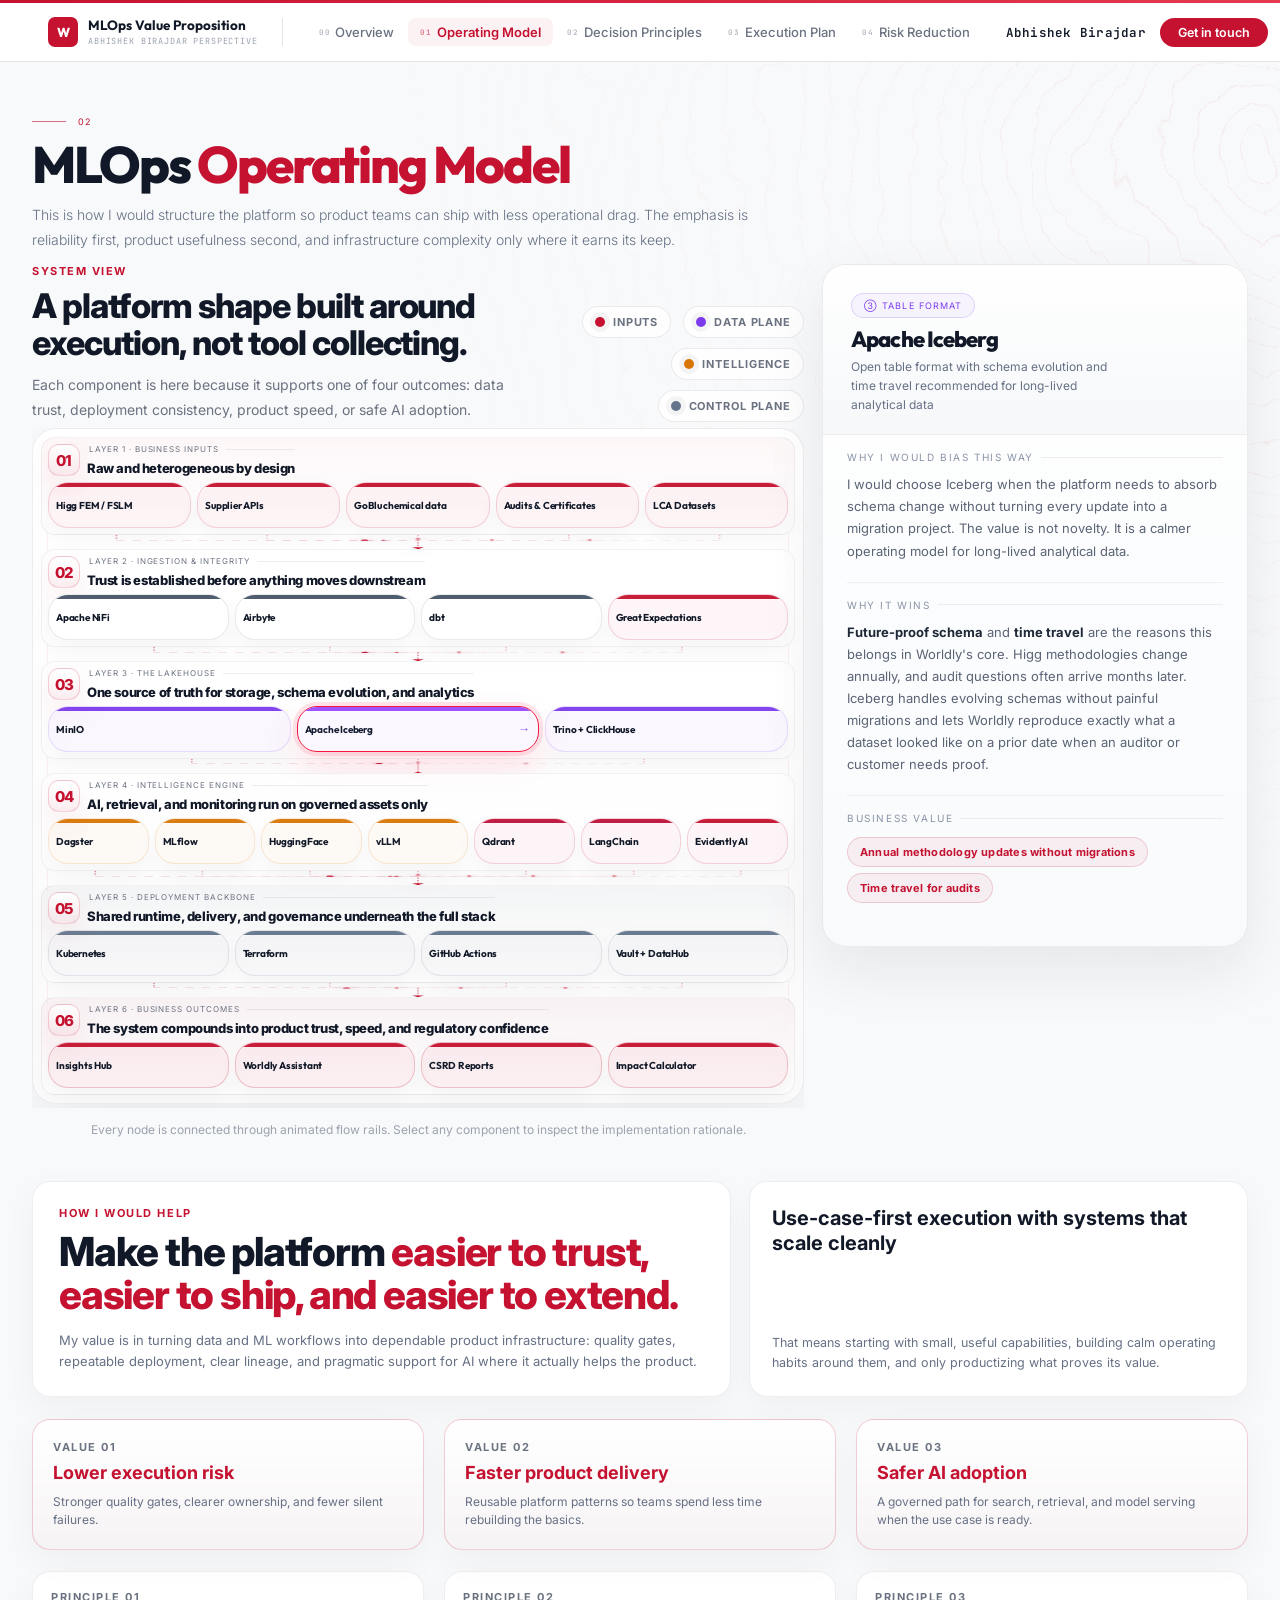
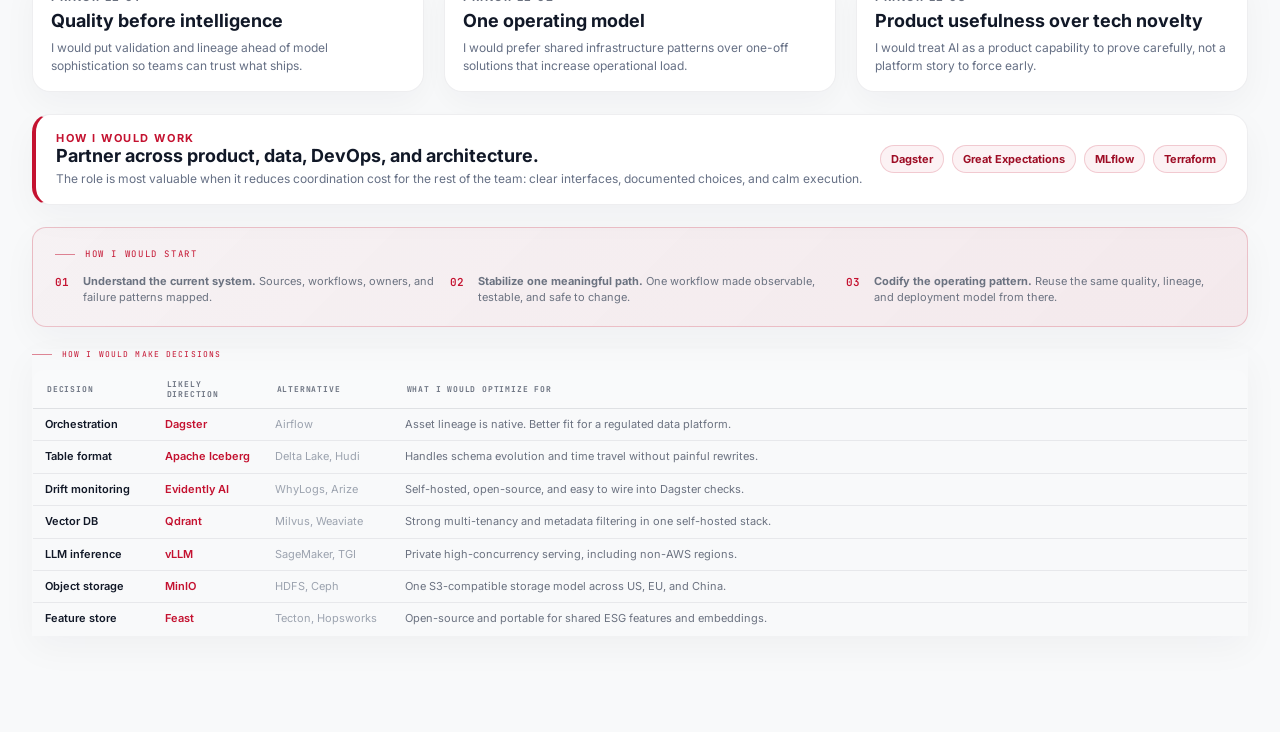
==== section-02-architecture.html @ f4cd8489 "Initial commit: MLOps value proposition site" ====
﻿<!DOCTYPE html>
<html lang="en">
<head>
<meta charset="UTF-8">
<meta name="viewport" content="width=device-width, initial-scale=1.0">
<title>Section 02 - Operating Model</title>
<link rel="preconnect" href="https://fonts.googleapis.com">
<link href="https://fonts.googleapis.com/css2?family=Inter:wght@400;500;600;700;800&family=Outfit:wght@300;400;500;600;700;800&family=JetBrains+Mono:wght@400;500;600&display=swap" rel="stylesheet">
<link rel="stylesheet" href="proposal.css">
</head>
<body class="page-shell brand-page architecture-page">
<header class="topnav" id="topnav">
  <div class="topnav-inner">
    <a class="topnav-brand" href="worldly-cto-proposal-v2.html">
      <div class="topnav-logo">W</div>
      <div>
        <div class="topnav-title">MLOps Value Proposition</div>
        <div class="topnav-sub">Abhishek Birajdar perspective</div>
      </div>
    </a>
    <div class="topnav-divider"></div>
    <nav class="topnav-links">
      <a class="tnl" href="worldly-cto-proposal-v2.html"><span class="tnl-num">00</span> Overview</a>
      <a class="tnl active" href="section-02-architecture.html"><span class="tnl-num">01</span> Operating Model</a>
      <a class="tnl" href="section-03-aws-vs-oss.html"><span class="tnl-num">02</span> Decision Principles</a>
      <a class="tnl" href="section-04-phases.html"><span class="tnl-num">03</span> Execution Plan</a>
      <a class="tnl" href="section-05-risks.html"><span class="tnl-num">04</span> Risk Reduction</a>
    </nav>
    <div class="topnav-cta">
      <span class="topnav-name">Abhishek Birajdar</span>
      <a class="topnav-btn" href="mailto:acbirajdar16@gmail.com">Get in touch</a>
    </div>
  </div>
</header>
<main class="page-main">
<div class="topo-bg">
  <svg xmlns="http://www.w3.org/2000/svg" viewBox="0 0 900 800" preserveAspectRatio="xMaxYMin meet">
    <defs>
      <filter id="topo" x="-40%" y="-40%" width="180%" height="180%">
        <feTurbulence type="turbulence" baseFrequency="0.009 0.007" numOctaves="4" seed="8" result="noise"/>
        <feDisplacementMap in="SourceGraphic" in2="noise" scale="45" xChannelSelector="R" yChannelSelector="G"/>
      </filter>
    </defs>
    <g filter="url(#topo)" fill="none" stroke="#C41230" stroke-width="0.8">
      <circle cx="880" cy="60" r="15"  stroke-opacity="0.22"/>
      <circle cx="880" cy="60" r="35"  stroke-opacity="0.21"/>
      <circle cx="880" cy="60" r="55"  stroke-opacity="0.20"/>
      <circle cx="880" cy="60" r="75"  stroke-opacity="0.19"/>
      <circle cx="880" cy="60" r="95"  stroke-opacity="0.18"/>
      <circle cx="880" cy="60" r="115" stroke-opacity="0.17"/>
      <circle cx="880" cy="60" r="135" stroke-opacity="0.16"/>
      <circle cx="880" cy="60" r="155" stroke-opacity="0.15"/>
      <circle cx="880" cy="60" r="175" stroke-opacity="0.14"/>
      <circle cx="880" cy="60" r="195" stroke-opacity="0.13"/>
      <circle cx="880" cy="60" r="215" stroke-opacity="0.12"/>
      <circle cx="880" cy="60" r="235" stroke-opacity="0.115"/>
      <circle cx="880" cy="60" r="255" stroke-opacity="0.11"/>
      <circle cx="880" cy="60" r="275" stroke-opacity="0.105"/>
      <circle cx="880" cy="60" r="295" stroke-opacity="0.10"/>
      <circle cx="880" cy="60" r="315" stroke-opacity="0.09"/>
      <circle cx="880" cy="60" r="335" stroke-opacity="0.085"/>
      <circle cx="880" cy="60" r="355" stroke-opacity="0.08"/>
      <circle cx="880" cy="60" r="375" stroke-opacity="0.075"/>
      <circle cx="880" cy="60" r="395" stroke-opacity="0.07"/>
      <circle cx="880" cy="60" r="415" stroke-opacity="0.065"/>
      <circle cx="880" cy="60" r="435" stroke-opacity="0.06"/>
      <circle cx="880" cy="60" r="455" stroke-opacity="0.055"/>
      <circle cx="880" cy="60" r="475" stroke-opacity="0.05"/>
      <circle cx="880" cy="60" r="495" stroke-opacity="0.045"/>
      <circle cx="880" cy="60" r="515" stroke-opacity="0.04"/>
      <circle cx="880" cy="60" r="535" stroke-opacity="0.035"/>
      <circle cx="880" cy="60" r="555" stroke-opacity="0.03"/>
      <circle cx="880" cy="60" r="575" stroke-opacity="0.025"/>
      <circle cx="880" cy="60" r="595" stroke-opacity="0.02"/>
    </g>
  </svg>
</div>
<!-- ═══════ S2: ARCHITECTURE ═══════ -->
<div class="sec-wrap" data-anim="fade-up">
  <div class="sec-num">02</div>
  <h2>MLOps <span class="g">Operating Model</span></h2>
  <p class="sec-sub">This is how I would structure the platform so product teams can ship with less operational drag. The emphasis is reliability first, product usefulness second, and infrastructure complexity only where it earns its keep.</p>
</div>
<div class="content">

  <div class="exec-goal" data-anim="fade-up" data-delay="1">
    <div class="goal-card">
      <div class="goal-kicker">How I Would Help</div>
      <div class="goal-title">Make the platform <span>easier to trust, easier to ship, and easier to extend.</span></div>
      <p class="goal-copy">My value is in turning data and ML workflows into dependable product infrastructure: quality gates, repeatable deployment, clear lineage, and pragmatic support for AI where it actually helps the product.</p>
    </div>
    <div class="goal-meta">
      <div>
        <div class="goal-meta-label"></div>
        <div class="goal-meta-value">Use-case-first execution with systems that scale cleanly</div>
      </div>
      <div class="goal-meta-copy">That means starting with small, useful capabilities, building calm operating habits around them, and only productizing what proves its value.</div>
    </div>
  </div>

  <div class="outcome-grid" data-anim="fade-up">
    <div class="outcome-card outcome-primary">
      <div class="outcome-label">Value 01</div>
      <div class="outcome-title">Lower execution risk</div>
      <div class="outcome-text">Stronger quality gates, clearer ownership, and fewer silent failures.</div>
    </div>
    <div class="outcome-card outcome-primary">
      <div class="outcome-label">Value 02</div>
      <div class="outcome-title">Faster product delivery</div>
      <div class="outcome-text">Reusable platform patterns so teams spend less time rebuilding the basics.</div>
    </div>
    <div class="outcome-card outcome-primary">
      <div class="outcome-label">Value 03</div>
      <div class="outcome-title">Safer AI adoption</div>
      <div class="outcome-text">A governed path for search, retrieval, and model serving when the use case is ready.</div>
    </div>
  </div>

  <div class="pillar-grid">
    <div class="pillar-card">
      <div class="pillar-label">Principle 01</div>
      <div class="pillar-title">Quality before intelligence</div>
      <div class="pillar-copy">I would put validation and lineage ahead of model sophistication so teams can trust what ships.</div>
    </div>
    <div class="pillar-card">
      <div class="pillar-label">Principle 02</div>
      <div class="pillar-title">One operating model</div>
      <div class="pillar-copy">I would prefer shared infrastructure patterns over one-off solutions that increase operational load.</div>
    </div>
    <div class="pillar-card">
      <div class="pillar-label">Principle 03</div>
      <div class="pillar-title">Product usefulness over tech novelty</div>
      <div class="pillar-copy">I would treat AI as a product capability to prove carefully, not a platform story to force early.</div>
    </div>
  </div>

  <div class="ribbon">
    <div>
      <div class="ribbon-label">How I Would Work</div>
      <div class="ribbon-title">Partner across product, data, DevOps, and architecture.</div>
      <div class="ribbon-copy">The role is most valuable when it reduces coordination cost for the rest of the team: clear interfaces, documented choices, and calm execution.</div>
    </div>
    <div class="ribbon-tools">
      <span>Dagster</span>
      <span>Great Expectations</span>
      <span>MLflow</span>
      <span>Terraform</span>
    </div>
  </div>

  <div class="quick-win-box" data-anim="scale-up">
    <div class="qw-header">How I would start</div>
    <div class="qw-items">
      <div class="qw-item"><div class="qw-num">01</div><div class="qw-text"><strong>Understand the current system.</strong> Sources, workflows, owners, and failure patterns mapped.</div></div>
      <div class="qw-item"><div class="qw-num">02</div><div class="qw-text"><strong>Stabilize one meaningful path.</strong> One workflow made observable, testable, and safe to change.</div></div>
      <div class="qw-item"><div class="qw-num">03</div><div class="qw-text"><strong>Codify the operating pattern.</strong> Reuse the same quality, lineage, and deployment model from there.</div></div>
    </div>
  </div>

  <div class="adr-wrap" data-anim="fade-up">
    <div class="adr-label">How I would make decisions</div>
    <table class="adr-table">
      <thead><tr><th>Decision</th><th>Likely direction</th><th>Alternative</th><th>What I would optimize for</th></tr></thead>
      <tbody>
        <tr><td><strong>Orchestration</strong></td><td>Dagster</td><td>Airflow</td><td>Asset lineage is native. Better fit for a regulated data platform.</td></tr>
        <tr><td><strong>Table format</strong></td><td>Apache Iceberg</td><td>Delta Lake, Hudi</td><td>Handles schema evolution and time travel without painful rewrites.</td></tr>
        <tr><td><strong>Drift monitoring</strong></td><td>Evidently AI</td><td>WhyLogs, Arize</td><td>Self-hosted, open-source, and easy to wire into Dagster checks.</td></tr>
        <tr><td><strong>Vector DB</strong></td><td>Qdrant</td><td>Milvus, Weaviate</td><td>Strong multi-tenancy and metadata filtering in one self-hosted stack.</td></tr>
        <tr><td><strong>LLM inference</strong></td><td>vLLM</td><td>SageMaker, TGI</td><td>Private high-concurrency serving, including non-AWS regions.</td></tr>
        <tr><td><strong>Object storage</strong></td><td>MinIO</td><td>HDFS, Ceph</td><td>One S3-compatible storage model across US, EU, and China.</td></tr>
        <tr><td><strong>Feature store</strong></td><td>Feast</td><td>Tecton, Hopsworks</td><td>Open-source and portable for shared ESG features and embeddings.</td></tr>
      </tbody>
    </table>
  </div>

  <div class="arch-wrap" data-anim="fade-up">
    <div>
      <div class="arch-system-intro">
        <div>
          <div class="arch-map-kicker">System view</div>
          <div class="arch-map-title">A platform shape built around execution, not tool collecting.</div>
          <p class="arch-map-text">Each component is here because it supports one of four outcomes: data trust, deployment consistency, product speed, or safe AI adoption.</p>
        </div>
        <div class="arch-legend">
          <span class="arch-legend-item"><i class="arch-dot arch-dot-input"></i> Inputs</span>
          <span class="arch-legend-item"><i class="arch-dot arch-dot-data"></i> Data plane</span>
          <span class="arch-legend-item"><i class="arch-dot arch-dot-ai"></i> Intelligence</span>
          <span class="arch-legend-item"><i class="arch-dot arch-dot-infra"></i> Control plane</span>
        </div>
      </div>

      <div class="arch-scroller">
        <div class="arch-system-board">
          <section class="arch-row arch-row-inputs" data-anim="fade-up">
            <div class="arch-row-head">
              <div class="arch-row-index">01</div>
              <div>
                <div class="layer-label">Layer 1 · Business inputs</div>
                <div class="arch-row-title">Raw and heterogeneous by design</div>
              </div>
            </div>
            <div class="nodes arch-row-nodes arch-row-nodes-5">
              <button type="button" class="anode an-g" data-node="higg" onclick="showNode('higg', this)"><span class="an-layer">Primary data</span><span class="an-name">Higg FEM / FSLM</span><span class="an-sub">Core facility evidence base</span></button>
              <button type="button" class="anode an-g" data-node="supplier" onclick="showNode('supplier', this)"><span class="an-layer">Operational feeds</span><span class="an-name">Supplier APIs</span><span class="an-sub">Monthly supplier updates</span></button>
              <button type="button" class="anode an-g" data-node="goblu" onclick="showNode('goblu', this)"><span class="an-layer">Acquisition</span><span class="an-name">GoBlu chemical data</span><span class="an-sub">ZDHC and environmental signals</span></button>
              <button type="button" class="anode an-g" data-node="docs" onclick="showNode('docs', this)"><span class="an-layer">Compliance evidence</span><span class="an-name">Audits &amp; Certificates</span><span class="an-sub">Unstructured proof for reviews</span></button>
              <button type="button" class="anode an-g" data-node="lca" onclick="showNode('lca', this)"><span class="an-layer">Reference data</span><span class="an-name">LCA Datasets</span><span class="an-sub">Benchmarks and methodology context</span></button>
            </div>
          </section>

          <div class="arch-linkband" aria-hidden="true">
            <svg viewBox="0 0 1000 120" preserveAspectRatio="none">
              <defs>
                <marker id="flow-arrow-1" viewBox="0 0 10 10" refX="8" refY="5" markerWidth="7" markerHeight="7" orient="auto-start-reverse">
                  <path d="M0 0 L10 5 L0 10 z" fill="#C41230"/>
                </marker>
              </defs>
              <path id="flow-main-1" class="connector-path connector-main" d="M100 0 L100 44 L500 44 L500 118" marker-end="url(#flow-arrow-1)"/>
              <path id="flow-1-a" class="connector-path connector-branch" d="M300 0 L300 44 L500 44"/>
              <path id="flow-1-b" class="connector-path connector-branch" d="M500 0 L500 44"/>
              <path id="flow-1-c" class="connector-path connector-branch" d="M700 0 L700 44 L500 44"/>
              <path id="flow-1-d" class="connector-path connector-branch" d="M900 0 L900 44 L500 44"/>
              <circle class="connector-flow-dot" r="5">
                <animateMotion dur="2.8s" repeatCount="indefinite" rotate="auto">
                  <mpath href="#flow-main-1"/>
                </animateMotion>
              </circle>
              <circle class="connector-flow-dot connector-flow-dot-sm" r="3.5">
                <animateMotion dur="2.3s" begin="0.15s" repeatCount="indefinite" rotate="auto">
                  <mpath href="#flow-1-a"/>
                </animateMotion>
              </circle>
              <circle class="connector-flow-dot connector-flow-dot-sm" r="3.5">
                <animateMotion dur="2.15s" begin="0.35s" repeatCount="indefinite" rotate="auto">
                  <mpath href="#flow-1-b"/>
                </animateMotion>
              </circle>
              <circle class="connector-flow-dot connector-flow-dot-sm" r="3.5">
                <animateMotion dur="2.45s" begin="0.55s" repeatCount="indefinite" rotate="auto">
                  <mpath href="#flow-1-c"/>
                </animateMotion>
              </circle>
              <circle class="connector-flow-dot connector-flow-dot-sm" r="3.5">
                <animateMotion dur="2.6s" begin="0.75s" repeatCount="indefinite" rotate="auto">
                  <mpath href="#flow-1-d"/>
                </animateMotion>
              </circle>
            </svg>
          </div>

          <section class="arch-row" data-anim="fade-up" data-delay="1">
            <div class="arch-row-head">
              <div class="arch-row-index">02</div>
              <div>
                <div class="layer-label">Layer 2 · Ingestion &amp; integrity</div>
                <div class="arch-row-title">Trust is established before anything moves downstream</div>
              </div>
            </div>
            <div class="nodes arch-row-nodes arch-row-nodes-4">
              <button type="button" class="anode an-d" data-node="nifi" onclick="showNode('nifi', this)"><span class="an-layer">Document flow</span><span class="an-name">Apache NiFi</span><span class="an-sub">Guaranteed evidence intake</span></button>
              <button type="button" class="anode an-d" data-node="airbyte" onclick="showNode('airbyte', this)"><span class="an-layer">Structured intake</span><span class="an-name">Airbyte</span><span class="an-sub">Connector coverage with less code</span></button>
              <button type="button" class="anode an-d" data-node="dbt" onclick="showNode('dbt', this)"><span class="an-layer">Transformation</span><span class="an-name">dbt</span><span class="an-sub">Versioned logic and lineage</span></button>
              <button type="button" class="anode an-g" data-node="gx" onclick="showNode('gx', this)"><span class="an-layer">Integrity gates</span><span class="an-name">Great Expectations</span><span class="an-sub">Automated quality enforcement</span></button>
            </div>
          </section>

          <div class="arch-linkband" aria-hidden="true">
            <svg viewBox="0 0 1000 120" preserveAspectRatio="none">
              <defs>
                <marker id="flow-arrow-2" viewBox="0 0 10 10" refX="8" refY="5" markerWidth="7" markerHeight="7" orient="auto-start-reverse">
                  <path d="M0 0 L10 5 L0 10 z" fill="#C41230"/>
                </marker>
              </defs>
              <path id="flow-main-2" class="connector-path connector-main" d="M150 0 L150 46 L500 46 L500 118" marker-end="url(#flow-arrow-2)"/>
              <path id="flow-2-a" class="connector-path connector-branch" d="M383 0 L383 46 L500 46"/>
              <path id="flow-2-b" class="connector-path connector-branch" d="M617 0 L617 46 L500 46"/>
              <path id="flow-2-c" class="connector-path connector-branch" d="M850 0 L850 46 L500 46"/>
              <circle class="connector-flow-dot" r="5">
                <animateMotion dur="2.9s" repeatCount="indefinite" rotate="auto">
                  <mpath href="#flow-main-2"/>
                </animateMotion>
              </circle>
              <circle class="connector-flow-dot connector-flow-dot-sm" r="3.5">
                <animateMotion dur="2.2s" begin="0.2s" repeatCount="indefinite" rotate="auto">
                  <mpath href="#flow-2-a"/>
                </animateMotion>
              </circle>
              <circle class="connector-flow-dot connector-flow-dot-sm" r="3.5">
                <animateMotion dur="2.35s" begin="0.45s" repeatCount="indefinite" rotate="auto">
                  <mpath href="#flow-2-b"/>
                </animateMotion>
              </circle>
              <circle class="connector-flow-dot connector-flow-dot-sm" r="3.5">
                <animateMotion dur="2.55s" begin="0.7s" repeatCount="indefinite" rotate="auto">
                  <mpath href="#flow-2-c"/>
                </animateMotion>
              </circle>
            </svg>
          </div>

          <section class="arch-row" data-anim="fade-up" data-delay="2">
            <div class="arch-row-head">
              <div class="arch-row-index">03</div>
              <div>
                <div class="layer-label">Layer 3 · The lakehouse</div>
                <div class="arch-row-title">One source of truth for storage, schema evolution, and analytics</div>
              </div>
            </div>
            <div class="nodes arch-row-nodes arch-row-nodes-3">
              <button type="button" class="anode an-v" data-node="minio" onclick="showNode('minio', this)"><span class="an-layer">Storage</span><span class="an-name">MinIO</span><span class="an-sub">Global parity across regions</span></button>
              <button type="button" class="anode an-v" data-node="iceberg" onclick="showNode('iceberg', this)"><span class="an-layer">Table layer</span><span class="an-name">Apache Iceberg</span><span class="an-sub">Schema evolution and time travel</span></button>
              <button type="button" class="anode an-v" data-node="trino" onclick="showNode('trino', this)"><span class="an-layer">Query plane</span><span class="an-name">Trino + ClickHouse</span><span class="an-sub">Fast analytics without exports</span></button>
            </div>
          </section>

          <div class="arch-linkband" aria-hidden="true">
            <svg viewBox="0 0 1000 140" preserveAspectRatio="none">
              <defs>
                <marker id="flow-arrow-3" viewBox="0 0 10 10" refX="8" refY="5" markerWidth="7" markerHeight="7" orient="auto-start-reverse">
                  <path d="M0 0 L10 5 L0 10 z" fill="#C41230"/>
                </marker>
              </defs>
              <path id="flow-main-3" class="connector-path connector-main" d="M200 0 L200 46 L500 46 L500 138" marker-end="url(#flow-arrow-3)"/>
              <path id="flow-3-a" class="connector-path connector-branch" d="M500 0 L500 46"/>
              <path id="flow-3-b" class="connector-path connector-branch" d="M800 0 L800 46 L500 46"/>
              <circle class="connector-flow-dot" r="5">
                <animateMotion dur="3s" repeatCount="indefinite" rotate="auto">
                  <mpath href="#flow-main-3"/>
                </animateMotion>
              </circle>
              <circle class="connector-flow-dot connector-flow-dot-sm" r="3.5">
                <animateMotion dur="2.25s" begin="0.25s" repeatCount="indefinite" rotate="auto">
                  <mpath href="#flow-3-a"/>
                </animateMotion>
              </circle>
              <circle class="connector-flow-dot connector-flow-dot-sm" r="3.5">
                <animateMotion dur="2.5s" begin="0.55s" repeatCount="indefinite" rotate="auto">
                  <mpath href="#flow-3-b"/>
                </animateMotion>
              </circle>
            </svg>
          </div>

          <section class="arch-row arch-row-intelligence" data-anim="fade-up" data-delay="3">
            <div class="arch-row-head">
              <div class="arch-row-index">04</div>
              <div>
                <div class="layer-label">Layer 4 · Intelligence engine</div>
                <div class="arch-row-title">AI, retrieval, and monitoring run on governed assets only</div>
              </div>
            </div>
            <div class="nodes arch-row-nodes arch-row-nodes-7">
              <button type="button" class="anode an-a" data-node="dagster" onclick="showNode('dagster', this)"><span class="an-layer">Control</span><span class="an-name">Dagster</span><span class="an-sub">Asset orchestration</span></button>
              <button type="button" class="anode an-a" data-node="mlflow" onclick="showNode('mlflow', this)"><span class="an-layer">Reproducibility</span><span class="an-name">MLflow</span><span class="an-sub">Model traceability</span></button>
              <button type="button" class="anode an-a" data-node="hf" onclick="showNode('hf', this)"><span class="an-layer">Embeddings</span><span class="an-name">HuggingFace</span><span class="an-sub">In-house embeddings</span></button>
              <button type="button" class="anode an-a" data-node="vllm" onclick="showNode('vllm', this)"><span class="an-layer">Inference</span><span class="an-name">vLLM</span><span class="an-sub">Private scalable serving</span></button>
              <button type="button" class="anode an-r" data-node="vectordb" onclick="showNode('vectordb', this)"><span class="an-layer">Retrieval</span><span class="an-name">Qdrant</span><span class="an-sub">Searchable evidence layer</span></button>
              <button type="button" class="anode an-r" data-node="langchain" onclick="showNode('langchain', this)"><span class="an-layer">Grounded AI</span><span class="an-name">LangChain</span><span class="an-sub">Cited answer chains</span></button>
              <button type="button" class="anode an-g" data-node="drift" onclick="showNode('drift', this)"><span class="an-layer">Drift monitoring</span><span class="an-name">Evidently AI</span><span class="an-sub">Compliance guardrails</span></button>
            </div>
          </section>

          <div class="arch-linkband" aria-hidden="true">
            <svg viewBox="0 0 1000 120" preserveAspectRatio="none">
              <defs>
                <marker id="flow-arrow-4" viewBox="0 0 10 10" refX="8" refY="5" markerWidth="7" markerHeight="7" orient="auto-start-reverse">
                  <path d="M0 0 L10 5 L0 10 z" fill="#C41230"/>
                </marker>
              </defs>
              <path id="flow-main-4" class="connector-path connector-main" d="M72 0 L72 44 L500 44 L500 118" marker-end="url(#flow-arrow-4)"/>
              <path id="flow-4-a" class="connector-path connector-branch" d="M214 0 L214 44 L500 44"/>
              <path id="flow-4-b" class="connector-path connector-branch" d="M357 0 L357 44 L500 44"/>
              <path id="flow-4-c" class="connector-path connector-branch" d="M500 0 L500 44"/>
              <path id="flow-4-d" class="connector-path connector-branch" d="M643 0 L643 44 L500 44"/>
              <path id="flow-4-e" class="connector-path connector-branch" d="M786 0 L786 44 L500 44"/>
              <path id="flow-4-f" class="connector-path connector-branch" d="M928 0 L928 44 L500 44"/>
              <circle class="connector-flow-dot" r="5">
                <animateMotion dur="3.1s" repeatCount="indefinite" rotate="auto">
                  <mpath href="#flow-main-4"/>
                </animateMotion>
              </circle>
              <circle class="connector-flow-dot connector-flow-dot-sm" r="3.5"><animateMotion dur="2.1s" begin="0.1s" repeatCount="indefinite" rotate="auto"><mpath href="#flow-4-a"/></animateMotion></circle>
              <circle class="connector-flow-dot connector-flow-dot-sm" r="3.5"><animateMotion dur="2.2s" begin="0.25s" repeatCount="indefinite" rotate="auto"><mpath href="#flow-4-b"/></animateMotion></circle>
              <circle class="connector-flow-dot connector-flow-dot-sm" r="3.5"><animateMotion dur="2.05s" begin="0.4s" repeatCount="indefinite" rotate="auto"><mpath href="#flow-4-c"/></animateMotion></circle>
              <circle class="connector-flow-dot connector-flow-dot-sm" r="3.5"><animateMotion dur="2.3s" begin="0.55s" repeatCount="indefinite" rotate="auto"><mpath href="#flow-4-d"/></animateMotion></circle>
              <circle class="connector-flow-dot connector-flow-dot-sm" r="3.5"><animateMotion dur="2.45s" begin="0.7s" repeatCount="indefinite" rotate="auto"><mpath href="#flow-4-e"/></animateMotion></circle>
              <circle class="connector-flow-dot connector-flow-dot-sm" r="3.5"><animateMotion dur="2.6s" begin="0.85s" repeatCount="indefinite" rotate="auto"><mpath href="#flow-4-f"/></animateMotion></circle>
            </svg>
          </div>

          <section class="arch-row arch-row-backbone" data-anim="fade-up" data-delay="4">
            <div class="arch-row-head">
              <div class="arch-row-index">05</div>
              <div>
                <div class="layer-label">Layer 5 · Deployment backbone</div>
                <div class="arch-row-title">Shared runtime, delivery, and governance underneath the full stack</div>
              </div>
            </div>
            <div class="nodes arch-row-nodes arch-row-nodes-4">
              <button type="button" class="anode an-s" data-node="k8s" onclick="showNode('k8s', this)"><span class="an-layer">Runtime</span><span class="an-name">Kubernetes</span><span class="an-sub">Cross-region execution</span></button>
              <button type="button" class="anode an-s" data-node="terraform" onclick="showNode('terraform', this)"><span class="an-layer">Infrastructure as code</span><span class="an-name">Terraform</span><span class="an-sub">Reproducible environments</span></button>
              <button type="button" class="anode an-s" data-node="cicd" onclick="showNode('cicd', this)"><span class="an-layer">Delivery</span><span class="an-name">GitHub Actions</span><span class="an-sub">Controlled releases</span></button>
              <button type="button" class="anode an-s" data-node="governance" onclick="showNode('governance', this)"><span class="an-layer">Security &amp; catalog</span><span class="an-name">Vault + DataHub</span><span class="an-sub">Secrets and lineage</span></button>
            </div>
          </section>

          <div class="arch-linkband" aria-hidden="true">
            <svg viewBox="0 0 1000 130" preserveAspectRatio="none">
              <defs>
                <marker id="flow-arrow-5" viewBox="0 0 10 10" refX="8" refY="5" markerWidth="7" markerHeight="7" orient="auto-start-reverse">
                  <path d="M0 0 L10 5 L0 10 z" fill="#C41230"/>
                </marker>
              </defs>
              <path id="flow-main-5" class="connector-path connector-main" d="M150 0 L150 46 L500 46 L500 128" marker-end="url(#flow-arrow-5)"/>
              <path id="flow-5-a" class="connector-path connector-branch" d="M383 0 L383 46 L500 46"/>
              <path id="flow-5-b" class="connector-path connector-branch" d="M617 0 L617 46 L500 46"/>
              <path id="flow-5-c" class="connector-path connector-branch" d="M850 0 L850 46 L500 46"/>
              <circle class="connector-flow-dot" r="5">
                <animateMotion dur="3.2s" repeatCount="indefinite" rotate="auto">
                  <mpath href="#flow-main-5"/>
                </animateMotion>
              </circle>
              <circle class="connector-flow-dot connector-flow-dot-sm" r="3.5">
                <animateMotion dur="2.2s" begin="0.2s" repeatCount="indefinite" rotate="auto">
                  <mpath href="#flow-5-a"/>
                </animateMotion>
              </circle>
              <circle class="connector-flow-dot connector-flow-dot-sm" r="3.5">
                <animateMotion dur="2.4s" begin="0.45s" repeatCount="indefinite" rotate="auto">
                  <mpath href="#flow-5-b"/>
                </animateMotion>
              </circle>
              <circle class="connector-flow-dot connector-flow-dot-sm" r="3.5">
                <animateMotion dur="2.6s" begin="0.7s" repeatCount="indefinite" rotate="auto">
                  <mpath href="#flow-5-c"/>
                </animateMotion>
              </circle>
            </svg>
          </div>

          <section class="arch-row arch-row-outcomes" data-anim="fade-up" data-delay="5">
            <div class="arch-row-head">
              <div class="arch-row-index">06</div>
              <div>
                <div class="layer-label">Layer 6 · Business outcomes</div>
                <div class="arch-row-title">The system compounds into product trust, speed, and regulatory confidence</div>
              </div>
            </div>
            <div class="nodes arch-row-nodes arch-row-nodes-4 arch-outcomes-grid">
              <button type="button" class="anode an-out" data-node="output" onclick="showNode('output', this)"><span class="an-layer">Product surface</span><span class="an-name">Insights Hub</span><span class="an-sub">Sub-second ESG analytics</span></button>
              <button type="button" class="anode an-out" data-node="output" onclick="showNode('output', this)"><span class="an-layer">Product surface</span><span class="an-name">Worldly Assistant</span><span class="an-sub">Grounded AI guidance</span></button>
              <button type="button" class="anode an-out" data-node="output" onclick="showNode('output', this)"><span class="an-layer">Regulatory surface</span><span class="an-name">CSRD Reports</span><span class="an-sub">Audit-ready reproducibility</span></button>
              <button type="button" class="anode an-out" data-node="output" onclick="showNode('output', this)"><span class="an-layer">Product surface</span><span class="an-name">Impact Calculator</span><span class="an-sub">Traceable Scope 3 outputs</span></button>
            </div>
          </section>
        </div>
      </div>
      <p class="diagram-note">Every node is connected through animated flow rails. Select any component to inspect the implementation rationale.</p>
    </div>

    <!-- RIGHT: DETAIL PANEL -->
    <div class="det-panel">
      <div class="det-empty" id="det-empty">
        <div style="font-size:22px;margin-bottom:10px;opacity:0.25">◈</div>
        Click any component<br>to see what it is, why it wins,<br>and the business outcome it protects.
      </div>

      <!-- ── NODE DETAIL CARDS ── -->

      <!-- HIGG -->
      <div class="det-card" id="card-higg">
        <div class="det-hdr">
          <div class="det-badge" style="background:var(--g-bg);border-color:var(--g-bdr);color:var(--g2)">① Data source</div>
          <div class="det-name">Higg FEM / FSLM Assessments</div>
          <div class="det-tag">Core business input and the foundation for downstream reliability</div>
        </div>
        <div class="det-body">
          <div class="dsec"><div class="dsec-title">What it is</div>
            <p class="dsec-text">The Higg Facility Environmental Module (FEM) collects quantitative data on energy, water, waste, chemicals, and GHG from factories. The FSLM covers social and labor. These are direct operating inputs, which is exactly why the platform needs strong data handling before downstream reporting or AI can be trusted.</p>
          </div>
          <div class="dsec"><div class="dsec-title">The infrastructure problem</div>
            <p class="dsec-text">Primary assessment data, operational updates, and supporting evidence create the kind of input complexity that can quietly break reporting and AI. This is why I would start with a governed ingestion path and a reproducible storage model before trying to expand downstream intelligence.</p>
          </div>
          <div class="dsec"><div class="dsec-title">Business value</div>
            <div><span class="biz-pill biz-g">Core product input</span><span class="biz-pill biz-g">Regulatory workflows</span><span class="biz-pill biz-g">Platform trust</span></div>
          </div>
        </div>
      </div>

      <!-- GOBLU -->
      <div class="det-card" id="card-goblu">
        <div class="det-hdr">
          <div class="det-badge" style="background:var(--g-bg);border-color:var(--g-bdr);color:var(--g2)">① Acquisition data</div>
          <div class="det-name">GoBlu  Chemical &amp; Environmental Data</div>
          <div class="det-tag">Worldly's acquired chemical management platform  ZDHC records, environmental signals, facility chemical inventories</div>
        </div>
        <div class="det-body">
          <div class="dsec"><div class="dsec-title">What GoBlu adds to the data model</div>
            <p class="dsec-text">GoBlu's acquisition brings structured chemical inventory data  ZDHC Gateway conformance records, hazardous substance declarations, and facility-level environmental discharge signals  into the Worldly data model. This is <strong>a different schema, a different ingestion pattern, and a different compliance context</strong> from Higg FEM. Merging it into the lakehouse without breaking existing dbt lineage requires schema evolution support. Iceberg's in-place column additions handle this without a table rewrite.</p>
          </div>
          <div class="dsec"><div class="dsec-title">The infrastructure challenge</div>
            <p class="dsec-text">Acquisition data arrives with its own historical schema, ID conventions, and update cadence. The ingestion layer needs to map GoBlu facility IDs to Worldly's canonical facility records without data loss  and Great Expectations needs new contract definitions for chemical record completeness before any GoBlu data reaches a CSRD report or product score. This is a data quality problem before it's an engineering problem.</p>
          </div>
          <div class="dsec"><div class="dsec-title">Business value</div>
            <div><span class="biz-pill biz-g">Chemical compliance signals</span><span class="biz-pill biz-g">CSRD scope expansion</span><span class="biz-pill biz-r">ZDHC gateway coverage</span></div>
          </div>
        </div>
      </div>

      <!-- SUPPLIER -->
      <div class="det-card" id="card-supplier">
        <div class="det-hdr">
          <div class="det-badge" style="background:var(--g-bg);border-color:var(--g-bdr);color:var(--g2)">① Data source</div>
          <div class="det-name">Supplier APIs &amp; Operational Feeds</div>
          <div class="det-tag">Multi-tier supply chain data from tier 1 through tier 4</div>
        </div>
        <div class="det-body">
          <div class="dsec"><div class="dsec-title">What it includes</div>
            <p class="dsec-text">Beyond Higg assessments: production volume data, material provenance, chemical inventories, third-party audit results, and carbon intensity measurements. This kind of multi-tier data footprint is one reason I would keep the ingestion and governance model explicit rather than ad hoc.</p>
          </div>
          <div class="dsec"><div class="dsec-title">The China constraint</div>
            <p class="dsec-text">Regional data handling rules can create situations where supplier or factory data should not leave a specific jurisdiction. I would treat that as a product and infrastructure constraint early, not as a deployment detail to clean up later.</p>
          </div>
          <div class="dsec"><div class="dsec-title">Business value</div>
            <div><span class="biz-pill biz-r">China compliance</span><span class="biz-pill biz-g">Multi-tier visibility</span></div>
          </div>
        </div>
      </div>

      <!-- DOCS -->
      <div class="det-card" id="card-docs">
        <div class="det-hdr">
          <div class="det-badge" style="background:var(--g-bg);border-color:var(--g-bdr);color:var(--g2)">① Data source</div>
          <div class="det-name">Audit Reports &amp; Certificates</div>
          <div class="det-tag">Unstructured documents  the hardest data to process, the most valuable for compliance</div>
        </div>
        <div class="det-body">
          <div class="dsec"><div class="dsec-title">What it includes</div>
            <p class="dsec-text">Third-party audit reports, chemical safety data sheets, Bluesign and ZDHC certifications, supplier code of conduct sign-offs. These are <strong>PDFs and scanned documents</strong>  no structured schema, inconsistent formats, multi-language. They contain some of the most important compliance signals.</p>
          </div>
          <div class="dsec"><div class="dsec-title">Why this is hard</div>
            <p class="dsec-text">You can't run a SQL query over a scanned audit PDF. These documents need extraction, classification, and linking to the structured facility records before they're useful. This is where NiFi + document parsing (Unstructured.io or similar) feeds the lakehouse with unstructured content.</p>
          </div>
          <div class="dsec"><div class="dsec-title">Business value</div>
            <div><span class="biz-pill biz-g">CSRD evidence</span><span class="biz-pill biz-v">AI search target</span></div>
          </div>
        </div>
      </div>

      <!-- LCA -->
      <div class="det-card" id="card-lca">
        <div class="det-hdr">
          <div class="det-badge" style="background:var(--g-bg);border-color:var(--g-bdr);color:var(--g2)">① Data source</div>
          <div class="det-name">LCA Datasets &amp; Regulatory Reference</div>
          <div class="det-tag">Life-cycle assessment data that powers the Product Impact Calculator</div>
        </div>
        <div class="det-body">
          <div class="dsec"><div class="dsec-title">What it is</div>
            <p class="dsec-text">Life Cycle Assessment data quantifies environmental impact across a material's entire production chain  from raw extraction through processing, dyeing, and transport. The Higg Materials Sustainability Index (MSI) contains LCA data for hundreds of materials. Combined with facility performance data, this powers product-level Scope 3 carbon calculations.</p>
          </div>
          <div class="dsec"><div class="dsec-title">The data join challenge</div>
            <p class="dsec-text">LCA data (structured, numeric) must join with facility assessment data (semi-structured) and product BOM specs (hierarchical) to produce a product-level impact score. This multi-source join across different data models is exactly what <strong>dbt handles in the transformation layer</strong>.</p>
          </div>
          <div class="dsec"><div class="dsec-title">Business value</div>
            <div><span class="biz-pill biz-g">Product Impact Calculator</span><span class="biz-pill biz-g">PEFCR compliance</span></div>
          </div>
        </div>
      </div>

      <!-- NIFI -->
      <div class="det-card" id="card-nifi">
        <div class="det-hdr">
          <div class="det-badge" style="background:var(--d-bg);border-color:var(--d-bdr);color:#67e8f9">② Ingestion</div>
          <div class="det-name">Apache NiFi</div>
          <div class="det-tag">Guaranteed-delivery document ingestion for compliance-sensitive evidence</div>
        </div>
        <div class="det-body">
          <div class="dsec"><div class="dsec-title">Why I would consider it</div>
            <p class="dsec-text">For document-heavy evidence flows, I would prefer a tool that treats delivery guarantees, retries, and provenance as first-class concerns rather than afterthoughts. That matters more here than having the most fashionable ingestion stack.</p>
          </div>
          <div class="dsec"><div class="dsec-title">Why NiFi for Worldly</div>
            <p class="dsec-text">NiFi is designed for <strong>guaranteed-delivery, document-oriented dataflow</strong> with explicit failure handling. Audit PDFs, certificates, and supplier documents need to arrive in the lakehouse reliably  a dropped document that doesn't generate an error is worse than a visible failure. NiFi routes failures to dead-letter queues with full provenance. You know exactly what failed, why, and what the data was.</p>
          </div>
          <div class="dsec"><div class="dsec-title">Business value</div>
            <div><span class="biz-pill biz-d">No silent data loss</span><span class="biz-pill biz-d">Full audit trail</span><span class="biz-pill biz-g">Compliance-grade ingestion</span></div>
          </div>
        </div>
      </div>

      <!-- AIRBYTE -->
      <div class="det-card" id="card-airbyte">
        <div class="det-hdr">
          <div class="det-badge" style="background:var(--d-bg);border-color:var(--d-bdr);color:#67e8f9">② Ingestion</div>
          <div class="det-name">Airbyte</div>
          <div class="det-tag">Open connector layer for broad integration coverage without bespoke maintenance everywhere</div>
        </div>
        <div class="det-body">
          <div class="dsec"><div class="dsec-title">Why I would consider it</div>
            <p class="dsec-text">I would consider Airbyte when the team needs wide connector coverage without turning integrations into a custom engineering tax. The appeal is less bespoke code and a more repeatable ingestion model.</p>
          </div>
          <div class="dsec"><div class="dsec-title">Why it wins</div>
            <p class="dsec-text">Airbyte gives Worldly <strong>faster integration coverage with less bespoke connector maintenance</strong>. For regulatory and partner APIs, that means shorter time-to-value and lower operational drag. The open-source version self-hosts on Kubernetes, which preserves China compatibility and avoids pushing sensitive supplier data through third-party integration infrastructure.</p>
          </div>
          <div class="dsec"><div class="dsec-title">Business value</div>
            <div><span class="biz-pill biz-d">Faster integration</span><span class="biz-pill biz-d">Maintained connectors</span></div>
          </div>
        </div>
      </div>

      <!-- DBT -->
      <div class="det-card" id="card-dbt">
        <div class="det-hdr">
          <div class="det-badge" style="background:var(--d-bg);border-color:var(--d-bdr);color:#67e8f9">② Transform</div>
          <div class="det-name">dbt  Data Build Tool</div>
          <div class="det-tag">Version-controlled transformation layer for reviewable, auditable business logic</div>
        </div>
        <div class="det-body">
          <div class="dsec"><div class="dsec-title">Why I would consider it</div>
            <p class="dsec-text">I would prefer a transformation layer that keeps logic versioned, reviewable, and visible to the broader team. The main value is a cleaner operating model for shared analytical logic.</p>
          </div>
          <div class="dsec"><div class="dsec-title">Why it wins</div>
            <p class="dsec-text"><strong>Auditor-ready lineage</strong> is the real reason to use dbt here. Every CSRD figure becomes traceable to its raw source, every transformation is version-controlled, and every logic change is reviewable. When an auditor asks how a number was produced, the answer is a model lineage path, not institutional memory.</p>
          </div>
          <div class="dsec"><div class="dsec-title">Business value</div>
            <div><span class="biz-pill biz-g">Auditor-ready lineage</span><span class="biz-pill biz-g">Version-controlled logic</span></div>
          </div>
        </div>
      </div>

      <!-- GREAT EXPECTATIONS -->
      <div class="det-card" id="card-gx">
        <div class="det-hdr">
          <div class="det-badge" style="background:var(--d-bg);border-color:var(--d-bdr);color:#67e8f9">② Validation</div>
          <div class="det-name">Great Expectations</div>
          <div class="det-tag">Data quality gates that keep bad inputs out of downstream systems</div>
        </div>
        <div class="det-body">
          <div class="dsec"><div class="dsec-title">Why I would start here</div>
            <p class="dsec-text">I would rather put effort into explicit quality contracts than debug downstream surprises later. Validation rules, quarantines, and visible failures create a much better operating model than quietly accepting bad data and discovering the damage in reporting or ML outputs.</p>
          </div>
          <div class="dsec"><div class="dsec-title">Why it wins</div>
            <p class="dsec-text"><strong>Automated integrity gates</strong> matter more than marginal model gains. If corrupted ESG inputs reach reporting or ML pipelines, Worldly risks bad scores, broken trust, and downstream regulatory exposure for customers. Great Expectations lets the platform quarantine bad batches before they contaminate the source of truth.</p>
          </div>
          <div class="dsec"><div class="dsec-title">Business value</div>
            <div><span class="biz-pill biz-g">Prevents bad compliance outputs</span><span class="biz-pill biz-d">Quarantine vs silent fail</span></div>
          </div>
        </div>
      </div>

      <!-- MINIO -->
      <div class="det-card" id="card-minio">
        <div class="det-hdr">
          <div class="det-badge" style="background:var(--v-bg);border-color:var(--v-bdr);color:var(--v)">③ Storage</div>
          <div class="det-name">MinIO</div>
          <div class="det-tag">S3-compatible object storage  recommended for sovereignty and portability</div>
        </div>
        <div class="det-body">
          <div class="dsec"><div class="dsec-title">Why I would bias this way</div>
            <p class="dsec-text">I would choose MinIO when portability and deployment symmetry matter more than maximizing convenience inside one cloud. The point is to preserve one storage pattern across regions and avoid turning the data layer into a long-term constraint.</p>
          </div>
          <div class="dsec"><div class="dsec-title">Why it wins</div>
            <p class="dsec-text"><strong>Global parity</strong> is the real benefit. MinIO is S3-compatible, open-source, and self-hostable on any cloud, so the same application pattern can run in the US, EU, and China without forking the storage layer. That directly supports sovereign data handling while keeping the engineering model unified.</p>
          </div>
          <div class="dsec"><div class="dsec-title">Business value</div>
            <div><span class="biz-pill biz-r">China data sovereignty</span><span class="biz-pill biz-v">Single codebase, all regions</span><span class="biz-pill biz-a">No S3 lock-in</span></div>
          </div>
        </div>
      </div>

      <!-- ICEBERG -->
      <div class="det-card" id="card-iceberg">
        <div class="det-hdr">
          <div class="det-badge" style="background:var(--v-bg);border-color:var(--v-bdr);color:var(--v)">③ Table format</div>
          <div class="det-name">Apache Iceberg</div>
          <div class="det-tag">Open table format with schema evolution and time travel  recommended for long-lived analytical data</div>
        </div>
        <div class="det-body">
          <div class="dsec"><div class="dsec-title">Why I would bias this way</div>
            <p class="dsec-text">I would choose Iceberg when the platform needs to absorb schema change without turning every update into a migration project. The value is not novelty. It is a calmer operating model for long-lived analytical data.</p>
          </div>
          <div class="dsec"><div class="dsec-title">Why it wins</div>
            <p class="dsec-text"><strong>Future-proof schema</strong> and <strong>time travel</strong> are the reasons this belongs in Worldly's core. Higg methodologies change annually, and audit questions often arrive months later. Iceberg handles evolving schemas without painful migrations and lets Worldly reproduce exactly what a dataset looked like on a prior date when an auditor or customer needs proof.</p>
          </div>
          <div class="dsec"><div class="dsec-title">Business value</div>
            <div><span class="biz-pill biz-g">Annual methodology updates without migrations</span><span class="biz-pill biz-g">Time travel for audits</span></div>
          </div>
        </div>
      </div>

      <!-- TRINO -->
      <div class="det-card" id="card-trino">
        <div class="det-hdr">
          <div class="det-badge" style="background:var(--v-bg);border-color:var(--v-bdr);color:var(--v)">③ Query</div>
          <div class="det-name">Trino + ClickHouse</div>
          <div class="det-tag">Federated query plane and sub-second analytics across the ESG lakehouse</div>
        </div>
        <div class="det-body">
          <div class="dsec"><div class="dsec-title">Why two engines, not one</div>
            <p class="dsec-text">Trino and ClickHouse solve different problems. <strong>Trino federates</strong>  it joins across Iceberg tables, PostgreSQL operational DB, and external sources without moving data, which eliminates the fragile export pipelines Worldly currently runs. <strong>ClickHouse aggregates</strong>  it delivers sub-second GROUP BY queries over billions of rows for the Insights Hub. My PostgreSQL optimisation work (800ms → 200ms via EXPLAIN ANALYZE, covering indexes, N+1 elimination at RoundTechSquare) applies directly to the query planning principles both engines use.</p>
          </div>
          <div class="dsec"><div class="dsec-title">Why it wins</div>
            <p class="dsec-text">The value here is <strong>federated insight without export sprawl</strong>. Trino joins facility performance, LCA, and product data across systems without creating duplicate pipelines just to answer one question. ClickHouse supplies the sub-second aggregation layer the Insights Hub needs for an executive-grade analytics experience.</p>
          </div>
          <div class="dsec"><div class="dsec-title">Business value</div>
            <div><span class="biz-pill biz-v">Product Impact Calculator</span><span class="biz-pill biz-d">Real-time Insights Hub</span></div>
          </div>
        </div>
      </div>

      <!-- DAGSTER -->
      <div class="det-card" id="card-dagster">
        <div class="det-hdr">
          <div class="det-badge" style="background:var(--a-bg);border-color:var(--a-bdr);color:#fcd34d">④ Orchestration</div>
          <div class="det-name">Dagster</div>
          <div class="det-tag">Asset-based orchestration for better visibility into what changed and what needs to run</div>
        </div>
        <div class="det-body">
          <div class="dsec"><div class="dsec-title">Why I would choose this pattern</div>
            <p class="dsec-text">I would prefer orchestration that is aware of data assets, not just scheduled tasks. That makes it easier for teams to see what changed, what is stale, and what needs to be recomputed when upstream data or logic moves.</p>
          </div>
          <div class="dsec"><div class="dsec-title">Why Dagster over Airflow</div>
            <p class="dsec-text">Airflow schedules tasks. Dagster tracks <strong>assets</strong>. That distinction is critical for Worldly: when a raw Higg assessment batch updates, Dagster automatically surfaces which downstream dbt models, feature tables, and model scores are stale and need recomputation. With Airflow you'd wire that lineage manually and maintain it every time the schema changes. For a compliance platform where audit reproducibility is a product requirement, asset-aware orchestration is not a preference  it's the right architecture.</p>
          </div>
          <div class="dsec"><div class="dsec-title">Business value</div>
            <div><span class="biz-pill biz-a">Automatic retry on failure</span><span class="biz-pill biz-a">Native data lineage</span><span class="biz-pill biz-g">CSRD reproducibility built in</span></div>
          </div>
        </div>
      </div>

      <!-- MLFLOW -->
      <div class="det-card" id="card-mlflow">
        <div class="det-hdr">
          <div class="det-badge" style="background:var(--a-bg);border-color:var(--a-bdr);color:#fcd34d">④ Experiments</div>
          <div class="det-name">MLflow</div>
          <div class="det-tag">Model tracking and registry for reproducibility and controlled change</div>
        </div>
        <div class="det-body">
          <div class="dsec"><div class="dsec-title">Why I would insist on it</div>
            <p class="dsec-text">If model behavior influences product or reporting workflows, I would want every promoted model to be traceable, reviewable, and easy to roll back. That is less about ML sophistication and more about dependable product operations.</p>
          </div>
          <div class="dsec"><div class="dsec-title">Why this matters for regulatory outputs</div>
            <p class="dsec-text">When Worldly's Product Impact Calculator produces a Scope 3 estimate that appears in a CSRD report, that figure must be <strong>reproducible and explainable months later</strong>. MLflow's model registry logs the exact model version, training data hash, hyperparameters, and environment for every production model. If an auditor questions a figure 12 months later, the answer exists in MLflow.</p>
          </div>
          <div class="dsec"><div class="dsec-title">Business value</div>
            <div><span class="biz-pill biz-a">Audit-ready model versions</span><span class="biz-pill biz-a">Reproducible experiments</span></div>
          </div>
        </div>
      </div>

      <!-- HUGGINGFACE -->
      <div class="det-card" id="card-hf">
        <div class="det-hdr">
          <div class="det-badge" style="background:var(--a-bg);border-color:var(--a-bdr);color:#fcd34d">④ Embeddings</div>
          <div class="det-name">HuggingFace Transformers</div>
          <div class="det-tag">Self-hosted embedding layer for private retrieval and search workflows</div>
        </div>
        <div class="det-body">
          <div class="dsec"><div class="dsec-title">Why I would keep this self-hosted</div>
            <p class="dsec-text">For private retrieval workflows, I would prefer self-hosted embedding models so the team can keep sensitive data in-house and iterate on relevance without depending on an external API for every change.</p>
          </div>
          <div class="dsec"><div class="dsec-title">Why self-hosted matters</div>
            <p class="dsec-text">Supplier chemical inventories, social audit data, and facility-level business performance cannot be sent to a third-party embedding API. Self-hosted models via HuggingFace keep all data within Worldly's infrastructure  contractually clean and China-region compatible.</p>
          </div>
          <div class="dsec"><div class="dsec-title">Business value</div>
            <div><span class="biz-pill biz-a">Data stays in-house</span><span class="biz-pill biz-r">China compatible</span><span class="biz-pill biz-g">No API cost at scale</span></div>
          </div>
        </div>
      </div>

      <!-- VLLM -->
      <div class="det-card" id="card-vllm">
        <div class="det-hdr">
          <div class="det-badge" style="background:var(--a-bg);border-color:var(--a-bdr);color:#fcd34d">④ Inference</div>
          <div class="det-name">vLLM</div>
          <div class="det-tag">Self-hosted high-concurrency LLM serving  China-compatible, zero data egress</div>
        </div>
        <div class="det-body">
          <div class="dsec"><div class="dsec-title">Why vLLM over SageMaker or TGI</div>
            <p class="dsec-text">I would choose an inference layer like vLLM when the team needs private serving, reasonable concurrency, and the option to run outside a single cloud vendor's managed path. The main value is operational flexibility, not simply raw model throughput.</p>
          </div>
          <div class="dsec"><div class="dsec-title">Why it wins</div>
            <p class="dsec-text">vLLM is about <strong>private scale</strong>. It supports high-concurrency AI serving while keeping supplier and facility data inside Worldly-controlled infrastructure. That combination matters because the assistant must be both broadly usable during peak season and acceptable for sovereign or contract-sensitive data.</p>
          </div>
          <div class="dsec"><div class="dsec-title">Business value</div>
            <div><span class="biz-pill biz-a">Private model serving</span><span class="biz-pill biz-r">Region-flexible inference</span><span class="biz-pill biz-g">No data leaves infra</span></div>
          </div>
        </div>
      </div>

      <!-- VECTOR DB -->
      <div class="det-card" id="card-vectordb">
        <div class="det-hdr">
          <div class="det-badge" style="background:var(--r-bg);border-color:var(--r-bdr);color:#fda4af">⑤ RAG</div>
          <div class="det-name">Vector DB  Qdrant</div>
          <div class="det-tag">Vector search for retrieval workflows that need scoped, relevant context</div>
        </div>
        <div class="det-body">
          <div class="dsec"><div class="dsec-title">Why I would use it carefully</div>
            <p class="dsec-text">I would introduce vector search only when there is a clear retrieval use case that benefits from it. The value is not in having a vector database. The value is in grounding search and AI workflows with better context and clearer scope.</p>
          </div>
          <div class="dsec"><div class="dsec-title">Why Qdrant specifically</div>
            <p class="dsec-text">Qdrant is open-source, self-hostable, and has strong multi-tenancy for isolating vector spaces by application (Worldly Assistant, product scoring, supplier risk) without running separate instances. It supports <strong>metadata filtering</strong> alongside vector search  critical for scoping "find relevant Higg guidance for FEM section 3 questions" vs "find methodology text for chemical management." I'd evaluate Qdrant vs Milvus before committing  either would work.</p>
          </div>
          <div class="dsec"><div class="dsec-title">Business value</div>
            <div><span class="biz-pill biz-v">Powers Worldly Assistant</span><span class="biz-pill biz-r">Multi-region deployable</span></div>
          </div>
        </div>
      </div>

      <!-- LANGCHAIN -->
      <div class="det-card" id="card-langchain">
        <div class="det-hdr">
          <div class="det-badge" style="background:var(--r-bg);border-color:var(--r-bdr);color:#fda4af">⑤ RAG</div>
          <div class="det-name">LangChain</div>
          <div class="det-tag">Retrieval orchestration for use cases that need grounded, cited answers</div>
        </div>
        <div class="det-body">
          <div class="dsec"><div class="dsec-title">Why I would use this pattern</div>
            <p class="dsec-text">If an assistant is going to be useful in a product like this, I would want it grounded in retrieved context with explicit instructions around source use and answer boundaries. That reduces the odds of a fluent but unsafe answer entering a sensitive workflow.</p>
          </div>
          <div class="dsec"><div class="dsec-title">What the Worldly Assistant needs</div>
            <p class="dsec-text">A user asking for guidance needs a response grounded in the right policy or methodology section, not a plausible improvisation. I would treat that as a product safety problem first and a model problem second.</p>
          </div>
          <div class="dsec"><div class="dsec-title">Business value</div>
            <div><span class="biz-pill biz-r">Worldly Assistant backbone</span><span class="biz-pill biz-g">No hallucinated compliance guidance</span></div>
          </div>
        </div>
      </div>

      <!-- DRIFT -->
      <div class="det-card" id="card-drift">
        <div class="det-hdr">
          <div class="det-badge" style="background:var(--r-bg);border-color:var(--r-bdr);color:#fda4af">⑤ Monitoring</div>
          <div class="det-name">Evidently AI  Drift Monitoring</div>
          <div class="det-tag">Production ML monitoring for compliance-facing model outputs</div>
        </div>
        <div class="det-body">
          <div class="dsec"><div class="dsec-title">Why Evidently AI specifically</div>
            <p class="dsec-text">I would favor monitoring that stays close to the platform, plugs into existing orchestration, and makes drift visible before it becomes a product issue. The point is operational awareness, not another standalone dashboard.</p>
          </div>
          <div class="dsec"><div class="dsec-title">What gets monitored and why it's regulatory</div>
            <p class="dsec-text">The Product Impact Calculator's Scope 3 estimates appear in <strong>legally-mandated CSRD disclosures</strong>. I monitor input feature drift separately from prediction drift  the distinction matters for diagnosis: stable features with drifting predictions signals a model failure; both drifting signals an upstream data distribution shift. Either fires an alert before an inaccurate figure reaches a regulatory report. That's legal liability prevention, not product quality.</p>
          </div>
          <div class="dsec"><div class="dsec-title">Business value</div>
            <div><span class="biz-pill biz-r">Prevents inaccurate CSRD filings</span><span class="biz-pill biz-g">Integrated with Dagster checks</span><span class="biz-pill biz-g">Zero data egress</span></div>
          </div>
        </div>
      </div>

      <!-- K8S -->
      <div class="det-card" id="card-k8s">
        <div class="det-hdr">
          <div class="det-badge" style="background:var(--s-bg);border-color:var(--s-bdr);color:#94a3b8">⑥ Infra</div>
          <div class="det-name">Kubernetes  Multi-Region</div>
          <div class="det-tag">A shared runtime model that keeps deployment behavior consistent across environments</div>
        </div>
        <div class="det-body">
          <div class="dsec"><div class="dsec-title">Why I would keep the runtime consistent</div>
            <p class="dsec-text">I would rather give teams one deployment model they can learn well than several environment-specific ones they have to keep reinterpreting. Shared runtime behavior reduces operational surprise and makes delivery calmer.</p>
          </div>
          <div class="dsec"><div class="dsec-title">Why it wins</div>
            <p class="dsec-text"><strong>Global parity</strong> is the key outcome. The same Kubernetes deployment model can be adapted for US, EU, and China environments with region-specific configuration rather than separate codebases. That keeps operational muscle memory unified while respecting data residency constraints.</p>
          </div>
          <div class="dsec"><div class="dsec-title">Business value</div>
            <div><span class="biz-pill biz-s">Auto-scales at assessment peaks</span><span class="biz-pill biz-r">China-region compatible</span></div>
          </div>
        </div>
      </div>

      <!-- TERRAFORM -->
      <div class="det-card" id="card-terraform">
        <div class="det-hdr">
          <div class="det-badge" style="background:var(--s-bg);border-color:var(--s-bdr);color:#94a3b8">⑥ IaC</div>
          <div class="det-name">Terraform</div>
          <div class="det-tag">Infrastructure as code so environments are reviewable, reproducible, and less person-dependent</div>
        </div>
        <div class="det-body">
          <div class="dsec"><div class="dsec-title">Why I would insist on it</div>
            <p class="dsec-text">I would want infrastructure changes to be reviewed like code, repeated safely across environments, and understandable by more than one person. That makes scaling the team easier and lowers operational risk.</p>
          </div>
          <div class="dsec"><div class="dsec-title">Why it wins</div>
            <p class="dsec-text">Terraform makes <strong>global consistency auditable</strong>. The same baseline can be applied across providers, which reduces regional drift and makes security or compliance hardening repeatable. For a company operating across sovereign boundaries, that consistency is an executive control advantage, not just an engineering convenience.</p>
          </div>
          <div class="dsec"><div class="dsec-title">Business value</div>
            <div><span class="biz-pill biz-s">Audit trail of all infra changes</span><span class="biz-pill biz-s">Reproducible environments</span></div>
          </div>
        </div>
      </div>

      <!-- CICD -->
      <div class="det-card" id="card-cicd">
        <div class="det-hdr">
          <div class="det-badge" style="background:var(--s-bg);border-color:var(--s-bdr);color:#94a3b8">⑥ CI/CD</div>
          <div class="det-name">GitHub Actions  ML Pipeline CI/CD</div>
          <div class="det-tag">Automated deployment path for safer, more routine change management</div>
        </div>
        <div class="det-body">
          <div class="dsec"><div class="dsec-title">Why I would put this in early</div>
            <p class="dsec-text">I would make change safer before making it faster. Once tests, deploy checks, and rollback expectations are part of the normal path, the team can move with much more confidence.</p>
          </div>
          <div class="dsec"><div class="dsec-title">Why it wins</div>
            <p class="dsec-text">The point of CI/CD here is <strong>controlled change</strong>. Every model or transformation update can be tested, benchmarked, and phased into production with rollback protection. That lowers the odds of a silent regression reaching a customer-facing report or scoring workflow.</p>
          </div>
          <div class="dsec"><div class="dsec-title">Business value</div>
            <div><span class="biz-pill biz-s">Model regressions caught pre-prod</span><span class="biz-pill biz-g">Safer releases</span></div>
          </div>
        </div>
      </div>

      <!-- OUTPUT -->
      <div class="det-card" id="card-output">
        <div class="det-hdr">
          <div class="det-badge" style="background:var(--g-bg);border-color:var(--g-bdr);color:var(--g2)">⑦ Output</div>
          <div class="det-name">Platform Products</div>
          <div class="det-tag">What the entire infrastructure exists to power</div>
        </div>
        <div class="det-body">
          <div class="dsec"><div class="dsec-title">Insights Hub</div>
            <p class="dsec-text">Interactive ESG analytics with <strong>real-time decision support</strong> for brands and internal teams. Powered by ClickHouse over the Iceberg lakehouse for sub-second responses on complex queries.</p>
          </div>
          <div class="dsec"><div class="dsec-title">Worldly Assistant</div>
            <p class="dsec-text">AI guidance for assessment workflows should be grounded, bounded, and easy to audit. I would treat this as a product capability that earns its way in once the underlying retrieval and governance path is solid.</p>
          </div>
          <div class="dsec"><div class="dsec-title">CSRD / Compliance Reports</div>
            <p class="dsec-text">Audit-ready regulatory reporting. Powered by <strong>dbt lineage plus Iceberg time travel</strong> so every figure stays traceable, reproducible, and defensible months later.</p>
          </div>
          <div class="dsec"><div class="dsec-title">Product Impact Calculator</div>
            <p class="dsec-text">Product-level impact workflows should sit on top of clean joins, reproducible model paths, and clear ownership boundaries. I would only scale this once those foundations are in place.</p>
          </div>
        </div>
      </div>

      <!-- GOVERNANCE -->
      <div class="det-card" id="card-governance">
        <div class="det-hdr">
          <div class="det-badge" style="background:var(--s-bg);border-color:var(--s-bdr);color:#94a3b8">⑥ Security</div>
          <div class="det-name">HashiCorp Vault + Apache DataHub</div>
          <div class="det-tag">Secrets management, column-level access control, and data lineage catalog</div>
        </div>
        <div class="det-body">
          <div class="dsec"><div class="dsec-title">Why governance is a first-class component</div>
            <p class="dsec-text">Security, governance, and versioning should be designed into the platform rather than layered on later. <strong>Vault</strong> centralizes secrets, while access controls keep sensitive operational data separate from broader analytical use.</p>
          </div>
          <div class="dsec"><div class="dsec-title">DataHub as the data catalog</div>
            <p class="dsec-text"><strong>Apache DataHub</strong> provides a searchable lineage catalog across all Iceberg tables, dbt transformations, and ML model inputs. When an auditor asks "where did this CSRD figure come from?", the answer is a DataHub lineage graph  not a tribal knowledge walkthrough. It also enforces data ownership, tagging (PII, sovereign, restricted), and access request workflows across the full lakehouse.</p>
          </div>
          <div class="dsec"><div class="dsec-title">Business value</div>
            <div><span class="biz-pill biz-s">Zero hardcoded credentials</span><span class="biz-pill biz-s">Column-level ACLs on Trino</span><span class="biz-pill biz-g">Auditor-ready lineage catalog</span><span class="biz-pill biz-r">PIPL/GDPR data tagging</span></div>
          </div>
        </div>
      </div>

    </div><!-- det-panel -->
  </div><!-- arch-wrap -->

</div><!-- content -->
</main>
<script>
function showNode(id, trigger) {
  const empty = document.getElementById('det-empty');
  const card = document.getElementById('card-' + id);
  if (!card) return;

  if (empty) empty.style.display = 'none';
  document.querySelectorAll('.det-card').forEach(function (c) { c.classList.remove('show'); });
  document.querySelectorAll('.anode').forEach(function (n) {
    n.classList.remove('selected');
    n.setAttribute('aria-pressed', 'false');
  });

  card.classList.add('show');
  if (trigger) {
    trigger.classList.add('selected');
    trigger.setAttribute('aria-pressed', 'true');
  }
}

window.addEventListener('DOMContentLoaded', function () {
  document.querySelectorAll('.arch-system-board .anode').forEach(function (node) {
    node.setAttribute('aria-pressed', 'false');
  });

  var firstNode = document.querySelector('.arch-system-board .anode[data-node="iceberg"]');
  if (firstNode) showNode(firstNode.getAttribute('data-node'), firstNode);
});
</script>
<script src="animations.js"></script>
</body>
</html>
---- proposal.css ----
*,*::before,*::after{box-sizing:border-box;margin:0;padding:0}

:root{
  /* Backgrounds */
  --bg:#FFFFFF;--bg2:#FFFFFF;--bg3:#F9FAFB;--bg4:#F1F3F5;
  /* Borders */
  --border:rgba(15,23,42,0.07);--border2:rgba(15,23,42,0.11);
  /* Text */
  --text:#111827;--muted:#9CA3AF;--muted2:#6B7280;

  /* ── Worldly Red — primary brand ── */
  --g:#C41230;--g2:#C41230;--g3:#9E0E26;
  --g-bg:rgba(196,18,48,0.05);--g-bdr:rgba(196,18,48,0.18);

  /* ── Diagram node palette (keep distinct for visual differentiation) ── */
  --d:#1D4ED8;--d-bg:rgba(29,78,216,0.05);--d-bdr:rgba(29,78,216,0.18);
  --v:#7C3AED;--v-bg:rgba(124,58,237,0.05);--v-bdr:rgba(124,58,237,0.18);
  --a:#D97706;--a-bg:rgba(217,119,6,0.05);--a-bdr:rgba(217,119,6,0.18);
  --r:#C41230;--r-bg:rgba(196,18,48,0.05);--r-bdr:rgba(196,18,48,0.18);
  --s:#64748B;--s-bg:rgba(100,116,139,0.05);--s-bdr:rgba(100,116,139,0.18);

  /* ── Brand aliases ── */
  --brand-red:#C41230;--brand-red-bg:rgba(196,18,48,0.05);--brand-red-bdr:rgba(196,18,48,0.18);
  --clean-slate:#F8F9FA;

  /* ── Dark sidebar ── */
  --sb-bg:#111827;
  --sb-bdr:rgba(255,255,255,0.07);
  --sb-muted:rgba(255,255,255,0.45);
  --sb-text:#F9FAFB;
  --sb-hover:rgba(255,255,255,0.04);
  --sb-active-bg:rgba(196,18,48,0.14);
  --sb-active-bdr:rgba(196,18,48,0.5);
}

html{scroll-behavior:smooth}
body{font-family:'Outfit',sans-serif;background:var(--bg);color:var(--text);min-height:100vh;overflow-x:hidden}
body::before{content:'';position:fixed;inset:0;
  background-image:
    linear-gradient(rgba(15,23,42,0.012) 1px,transparent 1px),
    linear-gradient(90deg,rgba(15,23,42,0.012) 1px,transparent 1px);
  background-size:60px 60px;
  pointer-events:none;z-index:0}

/* ══════════════════════════════════════════
   TOPOGRAPHIC BACKGROUND DECORATION
══════════════════════════════════════════ */
.topo-bg{
  position:absolute;inset:0;
  overflow:hidden;
  pointer-events:none;
  z-index:0;
}
.topo-bg svg{
  position:absolute;
  top:0;right:0;
  width:100%;height:100%;
}

/* ══════════════════════════════════════════
   COVER
══════════════════════════════════════════ */
.cover{position:relative;z-index:1;min-height:100vh;display:flex;flex-direction:column;justify-content:center;padding:80px;max-width:1100px;margin:0 auto}
.cover-eye{font-family:'JetBrains Mono',monospace;font-size:10px;letter-spacing:0.2em;text-transform:uppercase;color:var(--g);margin-bottom:32px;display:flex;align-items:center;gap:12px}
.cover-eye::before{content:'';width:40px;height:1px;background:var(--g);opacity:0.6}
h1{font-family:'Outfit',sans-serif;font-size:clamp(36px,5vw,68px);font-weight:800;line-height:1.05;color:var(--text);margin-bottom:24px;letter-spacing:-0.03em}
h1 .g{color:var(--g)}
h1 .dim{color:#9CA3AF}
.cover-sub{font-size:17px;line-height:1.8;color:var(--muted2);font-weight:300;max-width:580px;margin-bottom:48px}
.cover-auth{display:flex;align-items:center;gap:18px;border-top:1px solid var(--border);padding-top:28px;max-width:580px}
.auth-av{width:46px;height:46px;border-radius:50%;background:var(--g-bg);border:1px solid var(--g-bdr);display:flex;align-items:center;justify-content:center;font-family:'JetBrains Mono',monospace;font-size:13px;font-weight:600;color:var(--g);flex-shrink:0}
.auth-name{font-size:16px;font-weight:600;color:var(--text);margin-bottom:2px}
.auth-role{font-family:'JetBrains Mono',monospace;font-size:9px;letter-spacing:0.1em;text-transform:uppercase;color:var(--muted2)}
.cover-ctx{position:absolute;right:80px;bottom:80px;text-align:right}
.ctx-l{font-family:'JetBrains Mono',monospace;font-size:8px;letter-spacing:0.12em;text-transform:uppercase;color:var(--muted);margin-bottom:5px}
.ctx-v{font-family:'JetBrains Mono',monospace;font-size:11px;color:var(--muted2)}

/* ══════════════════════════════════════════
   SECTION WRAPPER & TYPOGRAPHY
══════════════════════════════════════════ */
.sec-wrap{position:relative;z-index:1;max-width:1600px;margin:0 auto;padding:56px 32px 0}
.sec-num{font-family:'JetBrains Mono',monospace;font-size:10px;letter-spacing:0.18em;text-transform:uppercase;color:var(--g);margin-bottom:10px;display:flex;align-items:center;gap:12px}
.sec-num::before{content:'';width:28px;height:1px;background:var(--g);opacity:0.5}
h2{font-family:'Outfit',sans-serif;font-size:clamp(22px,3vw,40px);font-weight:800;line-height:1.15;color:var(--text);margin-bottom:12px;letter-spacing:-0.025em}
h2 .g{color:var(--g)}
.sec-sub{font-size:13px;line-height:1.6;color:var(--muted2);max-width:760px;font-weight:300;border-left:2px solid var(--g-bdr);padding-left:14px}
.content{position:relative;z-index:1;max-width:1600px;margin:0 auto;padding:24px 32px 48px}

/* ══════════════════════════════════════════
   FINDINGS GRID
══════════════════════════════════════════ */
.grid-3{display:grid;grid-template-columns:repeat(3,1fr);gap:1px;background:var(--border);border-radius:14px;overflow:hidden;margin-bottom:44px}
.fc{background:var(--bg2);padding:26px}
.fc:hover{background:var(--bg3)}
.fc-tag{font-family:'JetBrains Mono',monospace;font-size:10px;font-weight:600;color:var(--g);background:var(--g-bg);border:1px solid var(--g-bdr);padding:3px 9px;border-radius:3px;display:inline-block;margin-bottom:12px}
.fc-title{font-size:14px;font-weight:700;color:var(--text);margin-bottom:7px;line-height:1.3}
.fc-text{font-size:12px;line-height:1.75;color:var(--muted2)}
.fc-text strong{color:var(--g3);font-weight:500}

/* ══════════════════════════════════════════
   ALERT BOXES
══════════════════════════════════════════ */
.alert{padding:22px 26px;margin-bottom:20px;border-radius:0 12px 12px 0;border:1px solid;border-left:3px solid}
.alert-r{background:var(--r-bg);border-color:var(--r-bdr);border-left-color:var(--r)}
.alert-g{background:var(--g-bg);border-color:var(--g-bdr);border-left-color:var(--g)}
.alert-label{font-family:'JetBrains Mono',monospace;font-size:8px;letter-spacing:0.12em;text-transform:uppercase;margin-bottom:7px}
.alert-r .alert-label{color:var(--r)}
.alert-g .alert-label{color:var(--g)}
.alert-text{font-size:13px;line-height:1.8}
.alert-r .alert-text{color:var(--muted2)}
.alert-r .alert-text strong{color:var(--r);font-weight:500}
.alert-g .alert-text{color:var(--muted2)}
.alert-g .alert-text strong{color:var(--g3);font-weight:500}

/* ══════════════════════════════════════════
   ARCHITECTURE DIAGRAM
══════════════════════════════════════════ */
.arch-wrap{display:grid;grid-template-columns:1fr 380px;gap:28px;align-items:start;margin-bottom:44px}
.arch-diagram{background:var(--bg2);border:1px solid var(--border2);border-radius:16px;padding:28px 22px}
.layer-label{font-family:'JetBrains Mono',monospace;font-size:8px;letter-spacing:0.15em;text-transform:uppercase;color:var(--muted2);margin:14px 0 8px;padding-left:2px;display:flex;align-items:center;gap:7px}
.layer-label::after{content:'';flex:1;height:1px;background:var(--border)}
.layer-label:first-child{margin-top:0}
.nodes{display:flex;gap:6px;flex-wrap:wrap}
.anode{flex:1;min-width:70px;padding:11px 12px;border-radius:9px;border:1px solid;cursor:pointer;transition:all 0.18s;position:relative}
.anode:hover{transform:translateY(-2px);filter:brightness(1.15)}
.anode.selected{filter:brightness(1.25)}
.anode.selected::after{content:'→';position:absolute;right:8px;top:50%;transform:translateY(-50%);font-size:12px;opacity:0.8}
.an-layer{font-family:'JetBrains Mono',monospace;font-size:8px;letter-spacing:0.08em;text-transform:uppercase;opacity:0.65;margin-bottom:5px}
.an-name{font-family:'Outfit',sans-serif;font-size:12px;font-weight:700;color:var(--text);margin-bottom:2px;line-height:1.3}
.an-sub{font-size:10px;opacity:0.55;line-height:1.3}
.an-g{background:var(--g-bg);border-color:var(--g-bdr);color:var(--g2)}
.an-d{background:var(--d-bg);border-color:var(--d-bdr);color:var(--d)}
.an-v{background:var(--v-bg);border-color:var(--v-bdr);color:var(--v)}
.an-a{background:var(--a-bg);border-color:var(--a-bdr);color:var(--a)}
.an-r{background:var(--r-bg);border-color:var(--r-bdr);color:var(--r)}
.an-s{background:var(--s-bg);border-color:var(--s-bdr);color:var(--s)}
.an-out{background:var(--g-bg);border-color:var(--g-bdr);color:var(--g2);text-align:center}
.flow-arr{text-align:center;padding:5px 0;color:var(--muted);font-size:14px}

/* ══════════════════════════════════════════
   DETAIL PANEL
══════════════════════════════════════════ */
.det-panel{position:sticky;top:24px}
.det-empty{background:var(--bg2);border:1px dashed var(--border2);border-radius:14px;padding:48px 24px;text-align:center;color:var(--muted);font-size:12px;line-height:1.6}
.det-card{background:var(--bg2);border:1px solid var(--border2);border-radius:14px;overflow:hidden;display:none;animation:up 0.22s ease}
@keyframes up{from{opacity:0;transform:translateY(6px)}to{opacity:1;transform:translateY(0)}}
.det-card.show{display:block}
.det-hdr{padding:20px 22px 16px;border-bottom:1px solid var(--border)}
.det-badge{display:inline-flex;font-family:'JetBrains Mono',monospace;font-size:8px;letter-spacing:0.1em;text-transform:uppercase;padding:3px 9px;border-radius:3px;border:1px solid;margin-bottom:10px}
.det-name{font-family:'Outfit',sans-serif;font-size:16px;font-weight:700;color:var(--text);margin-bottom:3px;line-height:1.3}
.det-tag{font-size:12px;color:var(--muted2);line-height:1.4}
.det-body{padding:20px 22px}
.dsec{margin-bottom:18px}.dsec:last-child{margin-bottom:0}
.dsec-title{font-family:'JetBrains Mono',monospace;font-size:8px;letter-spacing:0.13em;text-transform:uppercase;color:var(--muted2);margin-bottom:8px;display:flex;align-items:center;gap:7px}
.dsec-title::after{content:'';flex:1;height:1px;background:var(--border)}
.dsec-text{font-size:12px;line-height:1.8;color:var(--muted2)}
.dsec-text strong{color:var(--text);font-weight:500}
.dsec-text code{font-family:'JetBrains Mono',monospace;font-size:10px;background:var(--bg3);border:1px solid var(--border2);padding:1px 5px;border-radius:3px;color:var(--g)}
.biz-pill{display:inline-flex;align-items:center;gap:5px;font-family:'JetBrains Mono',monospace;font-size:9px;padding:4px 10px;border-radius:4px;border:1px solid;margin:3px 3px 3px 0}
.biz-g{color:var(--g2);border-color:var(--g-bdr);background:var(--g-bg)}
.biz-d{color:var(--d);border-color:var(--d-bdr);background:var(--d-bg)}
.biz-v{color:var(--v);border-color:var(--v-bdr);background:var(--v-bg)}
.biz-r{color:var(--r);border-color:var(--r-bdr);background:var(--r-bg)}
.biz-a{color:var(--a);border-color:var(--a-bdr);background:var(--a-bg)}

/* ══════════════════════════════════════════
   DECISION TABLE
══════════════════════════════════════════ */
.wtable{width:100%;border-collapse:collapse;margin-bottom:44px;font-size:13px}
.wtable th{font-family:'JetBrains Mono',monospace;font-size:8px;letter-spacing:0.1em;text-transform:uppercase;color:var(--muted2);padding:11px 14px;text-align:left;border-bottom:1px solid var(--border2);background:var(--bg3)}
.wtable td{padding:13px 14px;border-bottom:1px solid var(--border);color:var(--muted2);vertical-align:top;line-height:1.65}
.wtable td strong{color:var(--text);font-weight:600}
.wtable tr:last-child td{border-bottom:none}
.wtable tr:hover td{background:var(--bg3)}
/* Hard requirement → Worldly Red */
.tag-h{font-family:'JetBrains Mono',monospace;font-size:8px;padding:2px 8px;border-radius:3px;color:var(--brand-red);background:var(--brand-red-bg);border:1px solid var(--brand-red-bdr);font-weight:600}
/* Benefit → neutral dark slate */
.tag-b{font-family:'JetBrains Mono',monospace;font-size:8px;padding:2px 8px;border-radius:3px;color:#334155;background:rgba(51,65,85,0.07);border:1px solid rgba(51,65,85,0.16)}
/* Tradeoff → amber */
.tag-t{font-family:'JetBrains Mono',monospace;font-size:8px;padding:2px 8px;border-radius:3px;color:var(--a);background:var(--a-bg);border:1px solid var(--a-bdr)}

/* ══════════════════════════════════════════
   BUILD PHASES
══════════════════════════════════════════ */
.phases{margin-bottom:44px}
.phase{display:grid;grid-template-columns:170px 1fr;gap:0;margin-bottom:2px}
.p-left{background:var(--bg2);border:1px solid var(--border);border-right:none;border-radius:12px 0 0 12px;padding:22px 18px;display:flex;flex-direction:column;justify-content:center}
.p-lnum{font-family:'JetBrains Mono',monospace;font-size:8px;letter-spacing:0.12em;text-transform:uppercase;color:var(--g);margin-bottom:5px}
.p-lname{font-size:13px;font-weight:700;color:var(--text);line-height:1.3;margin-bottom:3px}
.p-ltime{font-family:'JetBrains Mono',monospace;font-size:9px;color:var(--muted2)}
.p-right{background:var(--bg2);border:1px solid var(--border);border-radius:0 12px 12px 0;padding:22px 26px}
.p-rtitle{font-size:13px;font-weight:600;color:var(--text);margin-bottom:9px;line-height:1.4}
.p-tags{display:flex;flex-wrap:wrap;gap:5px}
.pt{font-family:'JetBrains Mono',monospace;font-size:9px;padding:3px 9px;border-radius:4px;border:1px solid}
.pt-g{color:var(--g2);border-color:var(--g-bdr);background:var(--g-bg)}
.pt-d{color:var(--d);border-color:var(--d-bdr);background:var(--d-bg)}
.pt-v{color:var(--v);border-color:var(--v-bdr);background:var(--v-bg)}
.pt-a{color:var(--a);border-color:var(--a-bdr);background:var(--a-bg)}
.pt-r{color:var(--r);border-color:var(--r-bdr);background:var(--r-bg)}
.pt-s{color:var(--s);border-color:var(--s-bdr);background:var(--s-bg)}

/* ══════════════════════════════════════════
   HONESTY BANNER
══════════════════════════════════════════ */
.honesty{background:rgba(217,119,6,0.04);border:1px solid rgba(217,119,6,0.14);border-radius:12px;padding:20px 24px;margin-bottom:36px;display:flex;gap:14px;align-items:flex-start}
.h-icon{font-family:'JetBrains Mono',monospace;font-size:9px;font-weight:600;color:var(--a);background:var(--a-bg);border:1px solid var(--a-bdr);padding:4px 9px;border-radius:3px;white-space:nowrap;flex-shrink:0;margin-top:1px}
.h-text{font-size:12px;line-height:1.75;color:var(--muted2)}
.h-text strong{color:var(--a);font-weight:500}

/* ══════════════════════════════════════════
   MISC
══════════════════════════════════════════ */
.divider{height:1px;background:var(--border);margin:72px 0}
::-webkit-scrollbar{width:4px}
::-webkit-scrollbar-thumb{background:rgba(196,18,48,0.3);border-radius:3px}

@media(max-width:960px){
  .cover,.sec-wrap,.content{padding-left:24px;padding-right:24px}
  .grid-3,.grid-2{grid-template-columns:1fr}
  .arch-wrap{grid-template-columns:1fr}
  .det-panel{position:relative;top:auto}
  .phase{grid-template-columns:1fr}
  .p-left{border-radius:12px 12px 0 0;border-right:1px solid var(--border);border-bottom:none}
  .p-right{border-radius:0 0 12px 12px}
  .cover{min-height:auto;padding:48px 24px}
}

/* ══════════════════════════════════════════
   TOP NAVBAR — Worldly style
══════════════════════════════════════════ */
body.page-shell{position:relative}

.topnav{
  position:sticky;top:0;z-index:100;
  background:rgba(255,255,255,0.97);
  backdrop-filter:blur(14px);-webkit-backdrop-filter:blur(14px);
  border-bottom:1px solid var(--border2);
  transition:box-shadow 0.25s ease;
}
.topnav.scrolled{box-shadow:0 2px 24px rgba(15,23,42,0.09)}
.topnav::before{
  content:'';display:block;height:3px;
  background:linear-gradient(90deg,var(--brand-red) 0%,#e63950 100%);
}
.topnav-inner{
  max-width:1400px;margin:0 auto;padding:0 48px;
  height:58px;display:flex;align-items:center;gap:24px;
}
.topnav-brand{
  display:flex;align-items:center;gap:10px;
  text-decoration:none;flex-shrink:0;
}
.topnav-logo{
  width:30px;height:30px;border-radius:7px;
  background:var(--brand-red);
  display:flex;align-items:center;justify-content:center;
  font-family:'Outfit',sans-serif;font-size:13px;font-weight:800;color:#fff;
  flex-shrink:0;letter-spacing:-0.02em;
}
.topnav-title{
  font-family:'Outfit',sans-serif;font-size:13.5px;font-weight:700;
  color:var(--text);line-height:1.2;
}
.topnav-sub{
  font-family:'JetBrains Mono',monospace;
  font-size:8.5px;letter-spacing:0.1em;text-transform:uppercase;
  color:var(--muted);margin-top:1px;
}
.topnav-divider{
  width:1px;height:28px;background:var(--border2);flex-shrink:0;
}
.topnav-links{
  display:flex;align-items:center;gap:2px;flex:1;
}
.tnl{
  display:inline-flex;align-items:center;gap:5px;
  padding:6px 12px;border-radius:7px;
  text-decoration:none;font-size:13px;font-weight:500;
  color:var(--muted2);transition:all 0.15s ease;white-space:nowrap;
}
.tnl:hover{color:var(--text);background:var(--bg3)}
.tnl.active{color:var(--brand-red);background:var(--g-bg);font-weight:600}
.tnl-num{
  font-family:'JetBrains Mono',monospace;font-size:7.5px;
  letter-spacing:0.12em;opacity:0.55;
}
.topnav-cta{display:flex;align-items:center;gap:14px;flex-shrink:0;margin-left:auto}
.topnav-name{
  font-size:12.5px;font-weight:600;color:var(--text);
  font-family:'JetBrains Mono',monospace;letter-spacing:0.02em;
}
.topnav-btn{
  display:inline-flex;align-items:center;
  padding:7px 18px;border-radius:9999px;
  background:var(--brand-red);color:#fff;
  font-size:12.5px;font-weight:600;
  text-decoration:none;transition:all 0.15s ease;white-space:nowrap;
}
.topnav-btn:hover{
  background:var(--g3);transform:translateY(-1px);
  box-shadow:0 4px 16px rgba(196,18,48,0.32);
}

/* ── Main content (full width, no sidebar offset) ── */
.page-main{min-height:100vh;position:relative;z-index:1}
.page-main .cover,
.page-main .sec-wrap,
.page-main .content,
.page-main .page-closing,
.page-main .page-closing > div{
  max-width:1200px;margin:0 auto;
  padding-left:80px;padding-right:80px;
}
.page-main .cover{padding-top:100px;padding-bottom:90px}
.page-main .cover-ctx{right:80px;bottom:90px}
.page-main .page-closing{padding-bottom:80px}

/* Shared Worldly-like brand system */
body.brand-page{
  background:var(--clean-slate);
  font-family:'Inter',sans-serif;
  color:var(--text);
}
body.brand-page::before{
  background-image:none;
}
body.brand-page .topo-bg svg{
  opacity:0.3;
}
body.brand-page .page-main{
  max-width:1400px;
  margin:0 auto;
  padding:18px 32px 56px;
}
body.brand-page .page-main .cover,
body.brand-page .page-main .sec-wrap,
body.brand-page .page-main .content,
body.brand-page .page-main .page-closing,
body.brand-page .page-main .page-closing > div{
  max-width:1280px;
  margin:0 auto;
  padding-left:0;
  padding-right:0;
}
body.brand-page .sec-wrap{
  padding-top:36px;
}
body.brand-page .content{
  padding-top:20px;
  padding-bottom:44px;
}
body.brand-page h2{
  font-family:'Outfit',sans-serif;
  font-size:clamp(32px,4vw,56px);
  line-height:0.98;
  letter-spacing:-0.04em;
  margin-bottom:14px;
}
body.brand-page .sec-sub{
  max-width:760px;
  padding-left:0;
  border-left:none;
  font-size:15px;
  line-height:1.65;
  color:#667085;
}
body.brand-page .sec-num{
  font-size:9px;
  letter-spacing:0.16em;
  margin-bottom:12px;
}
body.brand-page .sec-num::before{
  width:34px;
  opacity:0.6;
}
body.brand-page .wtable,
body.brand-page .alert,
body.brand-page .tco-box,
body.brand-page .resource-ctx,
body.brand-page .phase-closing,
body.brand-page .risk-grid,
body.brand-page .commit-box,
body.brand-page .quick-win-box,
body.brand-page .adr-wrap,
body.brand-page .goal-card,
body.brand-page .goal-meta,
body.brand-page .outcome-card,
body.brand-page .pillar-card,
body.brand-page .ribbon{
  box-shadow:0 16px 40px rgba(15,23,42,0.05);
}
body.brand-page .wtable,
body.brand-page .tco-box,
body.brand-page .risk-grid{
  background:#fff;
  border:1px solid rgba(15,23,42,0.08);
  border-radius:22px;
  overflow:hidden;
}
body.brand-page .wtable th,
body.brand-page .risk-header .risk-cell,
body.brand-page .tco-box-header{
  background:#F8FAFC;
}
body.brand-page .alert,
body.brand-page .resource-ctx,
body.brand-page .phase-closing,
body.brand-page .commit-box{
  border-radius:22px;
}
body.brand-page .phase{
  margin-bottom:12px;
}
body.brand-page .p-left,
body.brand-page .p-right{
  background:#fff;
  border-color:rgba(15,23,42,0.08);
}
body.brand-page .goal-copy,
body.brand-page .goal-meta-copy,
body.brand-page .outcome-text,
body.brand-page .pillar-copy,
body.brand-page .ribbon-copy,
body.brand-page .alert-text,
body.brand-page .commit-item-text,
body.brand-page .resource-ctx,
body.brand-page .p-metric,
body.brand-page .risk-cell{
  color:#667085;
}

/* Overview page: compact executive board */
body.overview-page{background:var(--clean-slate)}
body.overview-page .topo-bg svg{opacity:0.82}
body.overview-page .page-main{
  max-width:1440px;
  margin:0 auto;
  padding:26px 32px 40px;
}
body.overview-page .page-main .cover,
body.overview-page .page-main .section-index,
body.overview-page .page-main .insight-strip{
  max-width:none;
  padding-left:0;
  padding-right:0;
}
body.overview-page .page-main .cover{
  min-height:auto;
  padding-top:28px;
  padding-bottom:22px;
  display:block;
}
body.overview-page .cover-eye{
  margin-bottom:18px;
  font-size:9px;
}
body.overview-page h1{
  max-width:1120px;
  font-size:clamp(34px,4vw,58px);
  line-height:0.98;
  margin-bottom:16px;
}
body.overview-page .cover-sub{
  max-width:760px;
  font-size:15px;
  line-height:1.55;
  margin-bottom:24px;
}
body.overview-page .cover-auth{
  max-width:760px;
  padding-top:16px;
}
body.overview-page .auth-av{
  width:40px;
  height:40px;
  font-size:12px;
}
body.overview-page .auth-name{font-size:15px}
body.overview-page .auth-role{font-size:8px}
body.overview-page .cover-ctx{
  right:0;
  bottom:24px;
}
body.overview-page .divider{
  margin:18px 0 20px;
}
body.overview-page .section-index{
  gap:12px;
  padding:0 0 18px;
}
body.overview-page .section-card{
  padding:18px 18px 16px;
  border-radius:14px;
}
body.overview-page .section-card-num{
  margin-bottom:8px;
  font-size:8px;
}
body.overview-page .section-card-title{
  font-size:14px;
  margin-bottom:5px;
}
body.overview-page .section-card-text{
  font-size:12px;
  line-height:1.5;
}
body.overview-page .insight-strip{
  margin-top:0;
  margin-bottom:0;
  border-radius:14px;
}
body.overview-page .insight-item{
  padding:16px 16px 14px;
}
body.overview-page .insight-num{
  font-size:8px;
  margin-bottom:6px;
}
body.overview-page .insight-label{
  font-size:12px;
  margin-bottom:4px;
  line-height:1.28;
}
body.overview-page .insight-text{
  font-size:11px;
  line-height:1.45;
}

/* ── Section index (cover page) ── */
.section-index{
  display:grid;grid-template-columns:repeat(4,minmax(0,1fr));
  gap:16px;padding:0 80px 80px;
  max-width:1200px;margin:0 auto;
}
.section-card{
  display:block;padding:26px;
  border-radius:16px;
  background:var(--bg2);
  border:1px solid var(--border2);
  border-top:3px solid transparent;
  text-decoration:none;
  transition:all .22s cubic-bezier(0.22,1,0.36,1);
}
.section-card:hover{
  transform:translateY(-4px);
  border-color:var(--g-bdr);
  border-top-color:var(--brand-red);
  box-shadow:0 12px 32px rgba(196,18,48,0.08);
}
.section-card-num{
  font-family:'JetBrains Mono',monospace;font-size:9px;
  letter-spacing:0.12em;text-transform:uppercase;
  color:var(--g);margin-bottom:10px;
}
.section-card-title{
  font-size:16px;font-weight:700;line-height:1.25;
  color:var(--text);margin-bottom:8px;
}
.section-card-text{font-size:13px;line-height:1.7;color:var(--muted2)}

/* ══════════════════════════════════════════
   SCROLL ANIMATIONS
══════════════════════════════════════════ */
[data-anim]{opacity:0;will-change:opacity,transform}
[data-anim="fade-up"]{transform:translateY(32px);transition:opacity 0.65s ease,transform 0.65s cubic-bezier(0.22,1,0.36,1)}
[data-anim="fade-left"]{transform:translateX(-32px);transition:opacity 0.65s ease,transform 0.65s cubic-bezier(0.22,1,0.36,1)}
[data-anim="fade-right"]{transform:translateX(32px);transition:opacity 0.65s ease,transform 0.65s cubic-bezier(0.22,1,0.36,1)}
[data-anim="scale-up"]{transform:scale(0.93);transition:opacity 0.55s ease,transform 0.55s cubic-bezier(0.34,1.56,0.64,1)}
[data-anim="pop"]{transform:scale(0.88) translateY(16px);transition:opacity 0.5s ease,transform 0.5s cubic-bezier(0.34,1.56,0.64,1)}
[data-anim="slide-left"]{transform:translateX(-48px);transition:opacity 0.6s ease,transform 0.6s cubic-bezier(0.22,1,0.36,1)}
[data-anim].is-visible{opacity:1;transform:none}
[data-delay="1"]{transition-delay:0.07s}
[data-delay="2"]{transition-delay:0.14s}
[data-delay="3"]{transition-delay:0.21s}
[data-delay="4"]{transition-delay:0.28s}
[data-delay="5"]{transition-delay:0.35s}
[data-delay="6"]{transition-delay:0.42s}
[data-delay="7"]{transition-delay:0.49s}

@media(max-width:960px){
  .topnav-inner{padding:0 24px}
  .topnav-sub,.topnav-divider,.topnav-name{display:none}
  .tnl-num{display:none}
  .page-main .cover,.page-main .sec-wrap,.page-main .content,
  .page-main .page-closing,.page-main .page-closing > div,
  .section-index{padding-left:24px;padding-right:24px}
  .section-index{grid-template-columns:1fr 1fr;padding-bottom:48px}
  .page-main .cover-ctx{position:static;margin-top:24px;text-align:left}
  .page-main .cover{padding-top:48px}
  body.brand-page .page-main{
    padding:14px 24px 32px;
  }
  body.brand-page .sec-wrap{
    padding-top:24px;
  }
  body.brand-page .content{
    padding-top:16px;
    padding-bottom:28px;
  }
  body.brand-page .sec-sub{
    max-width:none;
    font-size:14px;
  }
  body.overview-page .page-main{
    padding:18px 24px 28px;
  }
  body.overview-page .page-main .cover{
    padding-top:18px;
    padding-bottom:18px;
  }
  body.overview-page .section-index{
    grid-template-columns:1fr 1fr;
  }
  body.overview-page .insight-strip{
    grid-template-columns:1fr;
  }
  body.overview-page .cover-ctx{
    position:static;
    margin-top:16px;
    text-align:left;
  }
}
@media(max-width:600px){
  .section-index{grid-template-columns:1fr}
  .topnav{overflow:visible}
  .topnav-inner{
    height:auto;
    min-height:72px;
    flex-wrap:wrap;
    align-items:center;
    gap:10px 12px;
    padding-top:10px;
    padding-bottom:10px;
  }
  .topnav-brand{min-width:0}
  .topnav-title{font-size:15px}
  .topnav-links{
    display:flex;
    order:3;
    width:100%;
    gap:8px;
    overflow-x:auto;
    overflow-y:hidden;
    white-space:nowrap;
    padding-bottom:2px;
    -webkit-overflow-scrolling:touch;
    scrollbar-width:none;
  }
  .topnav-links::-webkit-scrollbar{display:none}
  .tnl{
    flex:0 0 auto;
    padding:8px 12px;
    font-size:13px;
    border:1px solid var(--border);
    background:rgba(255,255,255,0.88);
  }
  .topnav-cta{
    margin-left:auto;
    gap:8px;
  }
  .topnav-btn{
    padding:10px 14px;
    font-size:13px;
  }
}

/* ══════════════════════════════════════════
   ARCHITECTURE PAGE OVERRIDES
══════════════════════════════════════════ */
body.architecture-page{background:var(--clean-slate);font-family:'Inter',sans-serif}

body.architecture-page .sec-sub,
body.architecture-page .sidebar-meta,
body.architecture-page .sidebar-link-sub,
body.architecture-page .dsec-text,
body.architecture-page .det-tag,
body.architecture-page .h-text{font-size:14px;line-height:1.75}

body.architecture-page .layer-label,
body.architecture-page .dsec-title,
body.architecture-page .det-badge,
body.architecture-page .sec-num,
body.architecture-page .h-icon,
body.architecture-page .sidebar-kicker,
body.architecture-page .sidebar-link-num{font-family:'Inter',sans-serif;letter-spacing:0.12em}

body.architecture-page .arch-wrap{grid-template-columns:none;gap:14px}
body.architecture-page .sec-wrap{
  max-width:none;
  width:100%;
  padding:36px 24px 0;
}
body.architecture-page .content{
  max-width:none;
  width:100%;
  padding:12px 24px 40px;
  display:flex;
  flex-direction:column;
  gap:22px;
}
body.architecture-page .arch-wrap{
  order:-1;
  margin-bottom:12px;
  position:relative;
  top:auto;
  max-height:none;
  display:grid;
  grid-template-columns:minmax(0,1.45fr) minmax(340px,0.8fr);
  gap:18px;
  align-items:start;
}
body.architecture-page .exec-goal,
body.architecture-page .outcome-grid,
body.architecture-page .pillar-grid,
body.architecture-page .ribbon,
body.architecture-page .quick-win-box,
body.architecture-page .adr-wrap{
  margin-bottom:0;
}
body.architecture-page .exec-goal{margin-top:6px}
body.architecture-page .outcome-grid,
body.architecture-page .pillar-grid{gap:20px}
body.architecture-page .goal-card,
body.architecture-page .goal-meta,
body.architecture-page .outcome-card,
body.architecture-page .pillar-card,
body.architecture-page .ribbon,
body.architecture-page .quick-win-box,
body.architecture-page .adr-wrap{
  box-shadow:0 12px 34px rgba(15,23,42,0.04);
}

body.architecture-page .arch-diagram{
  background:#fff;
  border:1px solid rgba(15,23,42,0.07);
  border-radius:20px;padding:30px;
}
body.architecture-page .honesty{
  background:#fff;
  border:1px solid rgba(15,23,42,0.07);
  border-left:4px solid var(--a);
  border-radius:16px;
}
body.architecture-page .h-icon{background:var(--a-bg);color:var(--a);border-color:var(--a-bdr)}
body.architecture-page .flow-arr{padding:8px 0;font-size:18px;color:var(--muted)}

/* Architecture diagram nodes */
body.architecture-page .anode{
  border-radius:14px;padding:14px 14px 13px;min-width:120px;background:#fff;
}
body.architecture-page .anode:hover{
  transform:translateY(-2px);
  box-shadow:0 8px 20px rgba(15,23,42,0.07);
}
body.architecture-page .an-layer{font-family:'Inter',sans-serif;font-size:10px;letter-spacing:0.08em;color:var(--muted2);opacity:1}
body.architecture-page .an-name{font-size:14px;line-height:1.25}
body.architecture-page .an-sub{font-size:12px;line-height:1.45;opacity:1;color:var(--muted2)}

/* Node color overrides for architecture page */
body.architecture-page .an-g{background:rgba(196,18,48,0.04);border-color:rgba(196,18,48,0.16);color:#9E0E26}
body.architecture-page .an-d{background:#fff;border-color:rgba(15,23,42,0.09);color:var(--text)}
body.architecture-page .an-v{background:rgba(124,58,237,0.04);border-color:rgba(124,58,237,0.15);color:#5B21B6}
body.architecture-page .an-a{background:rgba(217,119,6,0.04);border-color:rgba(217,119,6,0.15);color:#92400E}
body.architecture-page .an-r{background:rgba(196,18,48,0.04);border-color:rgba(196,18,48,0.16);color:#9E0E26}
body.architecture-page .an-s{background:rgba(100,116,139,0.04);border-color:rgba(100,116,139,0.15);color:var(--text)}
body.architecture-page .an-out{
  background:rgba(196,18,48,0.06);
  border-color:rgba(196,18,48,0.22);
  color:#9E0E26;
}
body.architecture-page .anode.selected{
  border-color:var(--brand-red);
  box-shadow:0 0 0 3px rgba(196,18,48,0.1);
}

/* Detail panel */
body.architecture-page .det-empty,
body.architecture-page .det-card{background:#fff;border-radius:18px}
body.architecture-page .det-empty{border:1px dashed rgba(15,23,42,0.12)}
body.architecture-page .det-hdr{padding:22px 24px 18px}
body.architecture-page .det-body{padding:22px 24px}
body.architecture-page .biz-pill{font-family:'Inter',sans-serif;font-size:11px;padding:5px 10px}

/* ══════════════════════════════════════════
   ARCHITECTURE EXEC LAYOUT (section-02 top)
══════════════════════════════════════════ */
.exec-goal{display:grid;grid-template-columns:1.4fr 1fr;gap:18px;margin-bottom:22px}
.goal-card,.goal-meta,.outcome-card,.pillar-card,.ribbon{background:#fff;border:1px solid rgba(15,23,42,0.07);border-radius:18px}
.goal-card{padding:24px 26px}
.goal-kicker{font-size:11px;font-weight:700;letter-spacing:0.14em;text-transform:uppercase;color:var(--brand-red);margin-bottom:10px}
.goal-title{font-size:clamp(28px,4vw,40px);font-weight:800;line-height:1.08;letter-spacing:-0.03em;color:var(--text);margin-bottom:14px}
.goal-title span{color:var(--brand-red)}
.goal-copy{font-size:13px;line-height:1.6;color:var(--muted2);max-width:760px}
.goal-meta{padding:24px 22px;display:flex;flex-direction:column;justify-content:space-between;gap:16px}
.goal-meta-label{font-size:11px;font-weight:700;letter-spacing:0.14em;text-transform:uppercase;color:var(--muted2)}
.goal-meta-value{font-size:20px;font-weight:700;line-height:1.25;color:var(--text)}
.goal-meta-copy{font-size:12.5px;line-height:1.55;color:var(--muted2)}
.outcome-grid{display:grid;grid-template-columns:repeat(3,minmax(0,1fr));gap:16px;margin-bottom:28px}
.outcome-card{padding:20px}
.outcome-card.outcome-primary{
  border-color:rgba(196,18,48,0.2);
  background:linear-gradient(180deg,#fff 0%,rgba(196,18,48,0.025) 100%);
}
.outcome-label{font-size:11px;font-weight:700;letter-spacing:0.14em;text-transform:uppercase;color:var(--muted2);margin-bottom:8px}
.outcome-title{font-size:18px;font-weight:700;line-height:1.25;color:var(--text);margin-bottom:8px}
.outcome-card.outcome-primary .outcome-title{color:var(--brand-red)}
.outcome-text{font-size:12px;line-height:1.5;color:var(--muted2)}
.pillar-grid{display:grid;grid-template-columns:repeat(3,minmax(0,1fr));gap:16px;margin-bottom:20px}
.pillar-card{padding:18px 18px 16px}
.pillar-label{font-size:11px;font-weight:700;letter-spacing:0.14em;text-transform:uppercase;color:var(--muted2);margin-bottom:6px}
.pillar-title{font-size:18px;font-weight:700;line-height:1.25;color:var(--text);margin-bottom:6px}
.pillar-copy{font-size:12px;line-height:1.5;color:var(--muted2)}
.ribbon{
  display:flex;align-items:center;justify-content:space-between;
  gap:18px;padding:16px 20px;margin-bottom:20px;
  border-left:4px solid var(--brand-red);
}
.ribbon-label{font-size:11px;font-weight:700;letter-spacing:0.14em;text-transform:uppercase;color:var(--brand-red)}
.ribbon-title{font-size:18px;font-weight:700;color:var(--text);margin-bottom:4px}
.ribbon-copy{font-size:12px;line-height:1.5;color:var(--muted2)}
.ribbon-tools{display:flex;gap:8px;flex-wrap:wrap}
.ribbon-tools span{
  font-size:11px;font-weight:700;
  padding:6px 10px;border-radius:999px;
  background:var(--g-bg);border:1px solid var(--g-bdr);color:var(--g3);
}
.arch-map-intro{
  display:grid;grid-template-columns:minmax(0,1.6fr) minmax(260px,0.9fr);
  gap:16px;margin-bottom:16px;
}
.arch-map-copy,.arch-map-stats,.arch-layer{
  background:#fff;border:1px solid rgba(15,23,42,0.07);border-radius:18px;
}
.arch-map-copy{padding:24px 26px}
.arch-map-kicker{
  font-size:11px;font-weight:700;letter-spacing:0.14em;text-transform:uppercase;
  color:var(--brand-red);margin-bottom:10px;
}
.arch-map-title{
  font-size:clamp(24px,3vw,34px);font-weight:800;line-height:1.08;
  letter-spacing:-0.03em;color:var(--text);margin-bottom:12px;
}
.arch-map-text{font-size:14px;line-height:1.75;color:var(--muted2)}
.arch-map-stats{
  padding:18px;display:grid;grid-template-columns:1fr;gap:12px;
  background:linear-gradient(180deg,#fff 0%,rgba(196,18,48,0.04) 100%);
}
.arch-stat{
  display:flex;align-items:baseline;justify-content:space-between;gap:12px;
  border-bottom:1px solid rgba(15,23,42,0.08);padding-bottom:10px;
}
.arch-stat:last-child{border-bottom:none;padding-bottom:0}
.arch-stat-num{
  font-size:28px;font-weight:800;line-height:1;color:var(--brand-red);
  letter-spacing:-0.04em;
}
.arch-stat-label{
  font-size:11px;font-weight:700;letter-spacing:0.14em;text-transform:uppercase;
  color:var(--muted2);text-align:right;
}
.arch-jumpbar{
  display:flex;flex-wrap:wrap;gap:10px;margin-bottom:18px;
}
.arch-jumpbar a{
  display:inline-flex;align-items:center;justify-content:center;
  padding:9px 13px;border-radius:999px;text-decoration:none;
  background:rgba(255,255,255,0.75);border:1px solid rgba(15,23,42,0.08);
  color:var(--muted2);font-size:11px;font-weight:700;letter-spacing:0.08em;
  text-transform:uppercase;transition:all 0.2s ease;
}
.arch-jumpbar a:hover{
  color:var(--brand-red);border-color:rgba(196,18,48,0.22);
  transform:translateY(-1px);
}
.arch-stack{
  position:relative;display:flex;flex-direction:column;gap:14px;overflow:hidden;
}
.arch-rail{
  position:absolute;left:52px;top:40px;bottom:40px;width:2px;
  background:linear-gradient(180deg,rgba(196,18,48,0.16) 0%,rgba(196,18,48,0.05) 100%);
}
.arch-layer{
  position:relative;padding:22px 22px 22px 92px;
  box-shadow:0 14px 34px rgba(15,23,42,0.04);
  transition:transform 0.25s ease, box-shadow 0.25s ease;
}
.arch-layer:hover{
  transform:translateY(-2px);
  box-shadow:0 18px 40px rgba(15,23,42,0.06);
}
.arch-layer::before{
  content:'';position:absolute;left:43px;top:34px;width:20px;height:20px;border-radius:999px;
  background:#fff;border:4px solid rgba(196,18,48,0.22);box-shadow:0 0 0 6px rgba(196,18,48,0.05);
}
.arch-layer-outcomes{
  background:linear-gradient(180deg,#fff 0%,rgba(196,18,48,0.04) 100%);
}
.arch-layer-header{
  display:grid;grid-template-columns:56px minmax(0,1fr) auto;gap:18px;align-items:start;
  margin-bottom:16px;
}
.arch-layer-index{
  display:flex;align-items:center;justify-content:center;width:56px;height:56px;
  border-radius:16px;background:rgba(196,18,48,0.08);border:1px solid rgba(196,18,48,0.14);
  color:var(--brand-red);font-size:20px;font-weight:800;letter-spacing:-0.03em;
}
.arch-layer-copy h3{
  font-size:24px;font-weight:800;line-height:1.12;letter-spacing:-0.03em;
  color:var(--text);margin:0 0 8px;
}
.arch-layer-copy p{
  margin:0;font-size:14px;line-height:1.75;color:var(--muted2);
}
.arch-layer-accent{
  justify-self:end;display:inline-flex;align-items:center;padding:8px 12px;
  border-radius:999px;background:var(--bg3);border:1px solid rgba(15,23,42,0.07);
  color:var(--muted2);font-size:10px;font-weight:700;letter-spacing:0.12em;text-transform:uppercase;
}
.arch-node-grid{display:grid;grid-template-columns:repeat(5,minmax(0,1fr));gap:10px}
.arch-node-grid-4{grid-template-columns:repeat(4,minmax(0,1fr))}
.arch-node-grid-3{grid-template-columns:repeat(3,minmax(0,1fr))}
.arch-stack .anode{
  width:100%;text-align:left;font:inherit;appearance:none;
  display:block;
}
.arch-stack .anode .an-layer,
.arch-stack .anode .an-name,
.arch-stack .anode .an-sub{display:block}
.arch-stack .anode:focus-visible{
  outline:2px solid rgba(196,18,48,0.35);outline-offset:2px;
}
.flow-pill{
  display:inline-flex;align-self:center;justify-content:center;
  padding:8px 14px;border-radius:999px;
  background:rgba(196,18,48,0.06);border:1px solid rgba(196,18,48,0.12);
  color:var(--brand-red);font-size:10px;font-weight:700;letter-spacing:0.14em;
  text-transform:uppercase;
}
.an-outcome{
  min-height:110px;display:flex;flex-direction:column;justify-content:center;
}
.diagram-note{font-size:12px;line-height:1.7;color:var(--muted);text-align:center;margin-top:12px}

/* Connected architecture board */
.arch-system-intro{
  display:flex;align-items:end;justify-content:space-between;gap:18px;
  margin-bottom:6px;
}
.arch-legend{
  display:flex;flex-wrap:wrap;gap:10px 12px;justify-content:flex-end;
}
.arch-legend-item{
  display:inline-flex;align-items:center;gap:8px;
  padding:8px 12px;border-radius:999px;background:rgba(255,255,255,0.78);
  border:1px solid rgba(15,23,42,0.08);font-size:11px;font-weight:700;
  letter-spacing:0.08em;text-transform:uppercase;color:var(--muted2);
}
.arch-dot{
  width:10px;height:10px;border-radius:999px;display:inline-block;
  box-shadow:0 0 0 5px rgba(15,23,42,0.04);
}
.arch-dot-input{background:#C41230}
.arch-dot-data{background:#7c3aed}
.arch-dot-ai{background:#d97706}
.arch-dot-infra{background:#64748b}
.arch-scroller{
  overflow-x:hidden;
  overflow-y:hidden;
  padding-bottom:4px;
  scrollbar-width:thin;
}
.arch-system-board{
  width:100%;
  min-width:0;
  max-width:none;
  background:
    linear-gradient(180deg,rgba(255,255,255,0.98) 0%,rgba(250,250,251,0.98) 100%),
    repeating-linear-gradient(90deg,rgba(196,18,48,0.03) 0,rgba(196,18,48,0.03) 1px,transparent 1px,transparent 120px);
  border:1px solid rgba(15,23,42,0.07);
  border-radius:24px;
  padding:8px;
  box-shadow:0 28px 80px rgba(15,23,42,0.06), inset 0 1px 0 rgba(255,255,255,0.85);
  position:relative;
}
.arch-system-board::before{
  content:'';position:absolute;inset:14px;pointer-events:none;
  border-radius:18px;border:1px solid rgba(196,18,48,0.06);
}
.arch-row{
  position:relative;padding:6px;border-radius:14px;
  background:rgba(255,255,255,0.7);border:1px solid rgba(15,23,42,0.05);
  backdrop-filter:blur(8px);
}
.arch-row-inputs{background:linear-gradient(180deg,rgba(196,18,48,0.03) 0%,rgba(255,255,255,0.8) 100%)}
.arch-row-backbone{background:linear-gradient(180deg,rgba(100,116,139,0.05) 0%,rgba(255,255,255,0.82) 100%)}
.arch-row-outcomes{background:linear-gradient(180deg,rgba(196,18,48,0.04) 0%,rgba(255,255,255,0.84) 100%)}
.arch-row-head{
  display:flex;align-items:center;gap:7px;margin-bottom:6px;
}
.arch-row-index{
  width:32px;height:32px;border-radius:11px;display:flex;align-items:center;justify-content:center;
  font-size:15px;font-weight:800;letter-spacing:-0.04em;color:var(--brand-red);
  background:linear-gradient(180deg,rgba(255,255,255,0.92) 0%,rgba(196,18,48,0.08) 100%);
  border:1px solid rgba(196,18,48,0.18);
  box-shadow:inset 0 1px 0 rgba(255,255,255,0.8),0 12px 30px rgba(196,18,48,0.08);
}
.arch-row-title{
  font-size:clamp(13px,0.9vw,17px);font-weight:800;line-height:1.04;letter-spacing:-0.03em;color:var(--text);
  max-width:820px;
}
.arch-row-nodes{display:grid;gap:6px;min-width:0}
.arch-row-nodes-5{grid-template-columns:repeat(5,minmax(0,1fr))}
.arch-row-nodes-4{grid-template-columns:repeat(4,minmax(0,1fr))}
.arch-row-nodes-3{grid-template-columns:repeat(3,minmax(0,1fr))}
.arch-row-nodes-7{grid-template-columns:repeat(7,minmax(0,1fr))}
.arch-linkband{
  height:14px;display:flex;align-items:center;justify-content:center;position:relative;
}
.arch-linkband svg{width:100%;height:100%;display:block;overflow:visible}
.connector-path{
  fill:none;stroke:rgba(196,18,48,0.34);stroke-width:2.25;stroke-linecap:round;stroke-linejoin:round;
  stroke-dasharray:10 12;
  animation:connector-flow 16s linear infinite;
  filter:drop-shadow(0 0 8px rgba(196,18,48,0.12));
}
.connector-main{stroke:rgba(196,18,48,0.46)}
.connector-branch{stroke:rgba(196,18,48,0.24)}
.connector-flow-dot{
  fill:#C41230;
  filter:drop-shadow(0 0 10px rgba(196,18,48,0.45));
  animation:pulse-breathe 1.8s ease-in-out infinite;
}
.connector-flow-dot-sm{
  fill:#C41230;
  filter:drop-shadow(0 0 10px rgba(196,18,48,0.45));
}
@keyframes connector-flow{
  from{stroke-dashoffset:320}
  to{stroke-dashoffset:0}
}
@keyframes pulse-breathe{
  0%,100%{transform:scale(1);opacity:.85}
  50%{transform:scale(1.35);opacity:1}
}

body.architecture-page .arch-wrap{align-items:start}
body.architecture-page .arch-diagram{
  background:transparent;border:none;padding:0;
}
body.architecture-page .anode{
  border-radius:20px;
  min-width:0;
  padding:5px 7px;
  box-shadow:inset 0 1px 0 rgba(255,255,255,0.7),0 10px 24px rgba(15,23,42,0.04);
  transition:transform .22s ease,box-shadow .22s ease,border-color .22s ease,background .22s ease;
  overflow:hidden;
  position:relative;
  min-height:46px;
  display:flex;
  flex-direction:column;
  justify-content:center;
}
body.architecture-page .anode::before{
  content:'';
  position:absolute;
  left:0;
  top:0;
  width:100%;
  height:4px;
  opacity:.95;
}
body.architecture-page .an-g::before{background:#C41230}
body.architecture-page .an-d::before{background:#475569}
body.architecture-page .an-v::before{background:#7c3aed}
body.architecture-page .an-a::before{background:#d97706}
body.architecture-page .an-r::before{background:#be123c}
body.architecture-page .an-s::before{background:#64748b}
body.architecture-page .an-out::before{background:#C41230}
body.architecture-page .anode .an-layer{
  display:none;
}
body.architecture-page .anode:hover{
  transform:translateY(-4px);
  box-shadow:0 16px 36px rgba(15,23,42,0.08);
}
body.architecture-page .anode.selected{
  border-color:var(--brand-red);
  box-shadow:0 0 0 4px rgba(196,18,48,0.1),0 16px 36px rgba(196,18,48,0.12);
}
body.architecture-page .an-layer{
  font-size:10px;letter-spacing:0.14em;text-transform:uppercase;margin-bottom:7px;
}
body.architecture-page .an-name{
  font-family:'Outfit',sans-serif;
  font-size:clamp(10px,0.62vw,12px);
  font-weight:700;
  line-height:1.1;
  margin:0;
  letter-spacing:-0.02em;
  word-break:normal;
  overflow-wrap:normal;
  hyphens:none;
}
body.architecture-page .an-sub{
  display:none;
}
body.architecture-page .det-panel{
  position:sticky;
  top:88px;
  align-self:start;
  min-height:0;
  display:flex;
  flex-direction:column;
  height:calc(100vh - 104px);
}
body.architecture-page .det-empty,
body.architecture-page .det-card{
  background:linear-gradient(180deg,rgba(255,255,255,0.98) 0%,rgba(248,250,252,0.98) 100%);
  border:1px solid rgba(15,23,42,0.08);
  border-radius:24px;
  box-shadow:0 24px 60px rgba(15,23,42,0.08);
}
body.architecture-page .det-empty{
  padding:56px 28px;color:var(--muted2);font-size:13px;line-height:1.8;
}
body.architecture-page .det-empty,
body.architecture-page .det-card.show{
  min-height:0;
  max-height:calc(100vh - 104px);
  overflow:auto;
}
body.architecture-page .det-hdr{
  padding:28px 28px 20px;
  background:linear-gradient(180deg,rgba(255,255,255,0.95) 0%,rgba(244,246,248,0.82) 100%);
  border-bottom:1px solid rgba(15,23,42,0.07);
}
body.architecture-page .det-badge{
  border-radius:999px;padding:6px 12px;font-size:9px;
}
body.architecture-page .det-name{
  font-family:'Outfit',sans-serif;font-size:22px;font-weight:800;line-height:1.02;
  letter-spacing:-0.04em;margin-bottom:8px;
}
body.architecture-page .det-tag{
  font-size:12px;line-height:1.55;color:#667085;max-width:34ch;
}
body.architecture-page .det-body{padding:16px 24px 20px}
body.architecture-page .dsec{
  margin-bottom:20px;padding-top:16px;border-top:1px solid rgba(15,23,42,0.06);
}
body.architecture-page .dsec:first-child{padding-top:0;border-top:none}
body.architecture-page .dsec-title{
  font-size:10px;letter-spacing:0.16em;color:#8a94a6;margin-bottom:10px;
}
body.architecture-page .dsec-text{
  font-size:13px;line-height:1.7;color:#5b6475;
}
body.architecture-page .dsec-text strong{color:#1f2937;font-weight:700}
body.architecture-page .biz-pill{
  padding:7px 12px;border-radius:999px;font-size:11px;font-weight:700;letter-spacing:0.02em;
}

@media(max-width:1200px){
  body.architecture-page .arch-wrap{
    grid-template-columns:1fr;
  }
  body.architecture-page .det-panel{
    position:relative;
    top:auto;
    height:auto;
  }
  .arch-scroller{overflow:visible}
  .arch-system-board{
    width:100%;
    min-width:0;
  }
  .arch-row-nodes{min-width:0}
  .arch-row-nodes-5{grid-template-columns:repeat(3,minmax(0,1fr))}
  .arch-row-nodes-4{grid-template-columns:repeat(2,minmax(0,1fr))}
  .arch-row-nodes-3{grid-template-columns:repeat(3,minmax(0,1fr))}
  .arch-row-nodes-7{grid-template-columns:repeat(3,minmax(0,1fr))}
}

/* ── ADR Decision Table ── */
.adr-wrap{margin-bottom:24px}
.adr-label{font-family:'JetBrains Mono',monospace;font-size:8px;letter-spacing:0.14em;text-transform:uppercase;color:var(--brand-red);margin-bottom:10px;display:flex;align-items:center;gap:10px}
.adr-label::before{content:'';width:20px;height:1px;background:var(--brand-red);opacity:0.5}
.adr-table{width:100%;border-collapse:collapse;font-size:11px;border:1px solid var(--border2);border-radius:12px;overflow:hidden}
.adr-table th{font-family:'JetBrains Mono',monospace;font-size:8px;letter-spacing:0.1em;text-transform:uppercase;color:var(--muted2);padding:9px 14px;text-align:left;border-bottom:1px solid var(--border2);background:var(--bg3)}
.adr-table td{padding:8px 12px;border-bottom:1px solid var(--border);color:var(--muted2);vertical-align:top;line-height:1.4}
.adr-table td:first-child{white-space:nowrap;width:120px}
.adr-table td:nth-child(2){white-space:nowrap;color:var(--brand-red);font-weight:600;width:110px}
.adr-table td:nth-child(3){white-space:nowrap;width:130px;color:var(--muted)}
.adr-table td strong{color:var(--text);font-weight:600}
.adr-table tr:last-child td{border-bottom:none}
.adr-table tr:hover td{background:var(--bg3)}

@media(max-width:1100px){
  .exec-goal,.outcome-grid,.pillar-grid{grid-template-columns:1fr}
  .arch-system-intro{flex-direction:column;align-items:flex-start}
  .arch-legend{justify-content:flex-start}
  .arch-system-board{padding:18px 16px}
  .arch-row-title{font-size:26px}
  body.architecture-page .sec-wrap,
  body.architecture-page .content{padding-left:24px;padding-right:24px}
  body.architecture-page .content{gap:18px}
}
@media(max-width:720px){
  .arch-scroller{overflow:visible}
  .arch-system-board{
    padding:16px 12px;
    background:linear-gradient(180deg,rgba(255,255,255,0.98) 0%,rgba(250,250,251,0.98) 100%);
  }
  .arch-system-board::before{inset:10px}
  .arch-row{padding:14px 12px}
  .arch-row-head{align-items:flex-start}
  .arch-row-title{font-size:22px}
  .arch-row-index{width:50px;height:50px;font-size:22px}
  .arch-row-nodes-5,
  .arch-row-nodes-4,
  .arch-row-nodes-3,
  .arch-row-nodes-7{grid-template-columns:repeat(2,minmax(0,1fr))}
  body.architecture-page .anode{min-height:92px}
  .arch-linkband{
    height:34px;
    justify-content:center;
  }
  .arch-linkband svg{display:none}
  .arch-linkband::before{
    content:'';width:2px;height:100%;
    background:linear-gradient(180deg,rgba(196,18,48,0.18) 0%,rgba(196,18,48,0.48) 100%);
    box-shadow:0 0 0 4px rgba(196,18,48,0.04);
  }
  .arch-linkband::after{
    content:'';position:absolute;bottom:0;left:50%;transform:translateX(-50%);
    width:0;height:0;border-left:6px solid transparent;border-right:6px solid transparent;
    border-top:8px solid rgba(196,18,48,0.72);
  }
  body.architecture-page .det-name{font-size:24px}
  body.architecture-page .det-hdr,
  body.architecture-page .det-body{padding-left:22px;padding-right:22px}
  body.architecture-page .an-sub{display:block;margin-top:5px}
}
@media(max-width:520px){
  .arch-row-nodes-5,
  .arch-row-nodes-4,
  .arch-row-nodes-3,
  .arch-row-nodes-7{grid-template-columns:1fr}
  body.architecture-page .anode{min-height:auto}
  .arch-row-head{flex-direction:column;gap:10px}
  .arch-legend{gap:8px}
  .arch-legend-item{font-size:10px;padding:7px 10px}
}

/* ══════════════════════════════════════════
   COVER — CREDIBILITY STRIP
══════════════════════════════════════════ */
.cred-strip{
  display:grid;grid-template-columns:repeat(3,minmax(0,1fr));
  gap:0;border:1px solid var(--border2);border-radius:12px;overflow:hidden;
  margin-bottom:32px;
}
.cred-item{padding:16px 18px;border-right:1px solid var(--border2)}
.cred-item:last-child{border-right:none}
.cred-label{
  font-family:'JetBrains Mono',monospace;font-size:8px;letter-spacing:0.14em;
  text-transform:uppercase;color:var(--brand-red);margin-bottom:6px;
}
.cred-val{font-size:13px;font-weight:500;color:var(--text);line-height:1.5}

/* ══════════════════════════════════════════
   COVER — INSIGHT STRIP
══════════════════════════════════════════ */
.insight-strip{
  display:grid;grid-template-columns:repeat(3,minmax(0,1fr));
  border:1px solid var(--border2);border-radius:14px;overflow:hidden;
  margin-top:40px;
}
.insight-item{padding:22px 20px;border-right:1px solid var(--border2)}
.insight-item:last-child{border-right:none}
.insight-num{
  font-family:'JetBrains Mono',monospace;font-size:9px;letter-spacing:0.18em;
  text-transform:uppercase;color:var(--brand-red);margin-bottom:8px;
}
.insight-label{font-size:13px;font-weight:700;color:var(--text);margin-bottom:7px;line-height:1.3}
.insight-text{font-size:12.5px;line-height:1.7;color:var(--muted2)}

/* ══════════════════════════════════════════
   ARCHITECTURE — 30-DAY QUICK WIN BOX
══════════════════════════════════════════ */
.quick-win-box{
  border:1px solid rgba(196,18,48,0.22);border-radius:14px;
  background:linear-gradient(135deg,rgba(196,18,48,0.03) 0%,rgba(196,18,48,0.065) 100%);
  padding:20px 22px;margin-bottom:22px;
}
.qw-header{
  font-family:'JetBrains Mono',monospace;font-size:9px;letter-spacing:0.18em;
  text-transform:uppercase;color:var(--brand-red);margin-bottom:14px;
  display:flex;align-items:center;gap:10px;
}
.qw-header::before{content:'';width:20px;height:1px;background:var(--brand-red);opacity:0.5}
.qw-items{display:grid;grid-template-columns:repeat(3,minmax(0,1fr));gap:16px}
.qw-item{display:flex;gap:10px;align-items:flex-start}
.qw-num{
  font-family:'JetBrains Mono',monospace;font-size:11px;font-weight:600;
  color:var(--brand-red);min-width:18px;padding-top:1px;flex-shrink:0;
}
.qw-text{font-size:11px;line-height:1.45;color:var(--muted2)}

/* ══════════════════════════════════════════
   AWS PAGE — TCO COMPARISON
══════════════════════════════════════════ */
.tco-box{
  margin-top:24px;border:1px solid var(--border2);border-radius:14px;overflow:hidden;
}
.tco-box-header{
  font-family:'JetBrains Mono',monospace;font-size:9px;letter-spacing:0.14em;
  text-transform:uppercase;color:var(--muted2);
  padding:11px 20px;background:var(--bg3);border-bottom:1px solid var(--border2);
}
.tco-cols{display:grid;grid-template-columns:repeat(3,minmax(0,1fr))}
.tco-col{padding:20px;border-right:1px solid var(--border2)}
.tco-col:last-child{border-right:none}
.tco-col-rec{background:linear-gradient(180deg,rgba(196,18,48,0.025) 0%,rgba(196,18,48,0.06) 100%)}
.tco-col-title{font-size:13.5px;font-weight:700;color:var(--text);margin-bottom:3px}
.tco-col-rec .tco-col-title{color:var(--brand-red)}
.tco-col-sub{font-size:11px;color:var(--muted);margin-bottom:12px;line-height:1.5}
.tco-col-cost{
  font-family:'JetBrains Mono',monospace;font-size:20px;font-weight:700;
  color:var(--text);margin-bottom:10px;
}
.tco-col-rec .tco-col-cost{color:var(--brand-red)}
.tco-col-note{font-size:12px;line-height:1.65;color:var(--muted2)}
.tco-col-badge{
  display:inline-block;margin-bottom:10px;
  font-size:10px;font-weight:700;letter-spacing:0.08em;text-transform:uppercase;
  padding:3px 8px;border-radius:999px;
  background:rgba(196,18,48,0.08);border:1px solid rgba(196,18,48,0.2);color:var(--brand-red);
}
.tco-footer{
  padding:11px 20px;background:var(--bg3);border-top:1px solid var(--border2);
  font-size:11.5px;color:var(--muted);line-height:1.6;font-style:italic;
}

/* ══════════════════════════════════════════
   PHASES — ENHANCEMENTS
══════════════════════════════════════════ */
.resource-ctx{
  border-left:3px solid var(--border2);background:var(--bg3);
  padding:13px 16px;margin-bottom:28px;border-radius:0 10px 10px 0;
  font-size:12.5px;line-height:1.7;color:var(--muted2);
}
.resource-ctx strong{color:var(--text);font-weight:600}
.p-metric{
  margin-top:12px;padding:9px 13px;
  border-radius:8px;background:var(--bg3);border:1px solid var(--border);
  font-size:12px;line-height:1.6;color:var(--muted2);
}
.p-metric strong{color:var(--text);font-weight:600}
.phase-closing{
  margin-top:28px;padding:24px 28px;
  border:1px solid rgba(196,18,48,0.2);border-radius:14px;
  background:linear-gradient(135deg,rgba(196,18,48,0.03),rgba(196,18,48,0.07));
  text-align:center;
}
.phase-closing-label{
  font-family:'JetBrains Mono',monospace;font-size:9px;letter-spacing:0.18em;
  text-transform:uppercase;color:var(--brand-red);margin-bottom:10px;
}
.phase-closing-title{font-size:18px;font-weight:700;color:var(--text);line-height:1.35;max-width:620px;margin:0 auto 8px}
.phase-closing-sub{font-size:13.5px;color:var(--muted2);line-height:1.6;max-width:540px;margin:0 auto}

/* ══════════════════════════════════════════
   RISKS PAGE
══════════════════════════════════════════ */
.risk-grid{display:flex;flex-direction:column;gap:0;border:1px solid var(--border2);border-radius:14px;overflow:hidden;margin-bottom:28px}
.risk-row{display:grid;grid-template-columns:220px 1fr 1fr;border-bottom:1px solid var(--border)}
.risk-row:last-child{border-bottom:none}
.risk-row:hover .risk-cell{background:var(--bg3)}
.risk-cell{padding:18px 20px;border-right:1px solid var(--border);font-size:13px;line-height:1.7;color:var(--muted2)}
.risk-cell:last-child{border-right:none}
.risk-header .risk-cell{
  font-family:'JetBrains Mono',monospace;font-size:8px;letter-spacing:0.1em;
  text-transform:uppercase;color:var(--muted2);padding:9px 20px;
  background:var(--bg3);border-bottom:1px solid var(--border2);
}
.risk-name{font-size:13px;font-weight:700;color:var(--text);margin-bottom:4px}
.risk-level{
  display:inline-block;font-size:10px;font-weight:700;letter-spacing:0.08em;
  text-transform:uppercase;padding:2px 8px;border-radius:999px;
}
.rl-high{background:rgba(196,18,48,0.08);border:1px solid rgba(196,18,48,0.2);color:var(--brand-red)}
.rl-med{background:rgba(217,119,6,0.08);border:1px solid rgba(217,119,6,0.2);color:#B45309}
.risk-mitigation-title{
  font-size:10px;font-weight:700;letter-spacing:0.1em;text-transform:uppercase;
  color:var(--brand-red);margin-bottom:6px;
}
.commit-box{
  border:1px solid rgba(196,18,48,0.2);border-radius:14px;
  background:linear-gradient(135deg,rgba(196,18,48,0.03),rgba(196,18,48,0.07));
  padding:22px 26px;
}
.commit-label{
  font-family:'JetBrains Mono',monospace;font-size:9px;letter-spacing:0.18em;
  text-transform:uppercase;color:var(--brand-red);margin-bottom:12px;
  display:flex;align-items:center;gap:10px;
}
.commit-label::before{content:'';width:20px;height:1px;background:var(--brand-red);opacity:0.5}
.commit-items{display:grid;grid-template-columns:repeat(3,minmax(0,1fr));gap:14px}
.commit-item{padding:14px 16px;border-radius:10px;background:rgba(255,255,255,0.7);border:1px solid var(--border)}
.commit-item-title{font-size:13px;font-weight:700;color:var(--text);margin-bottom:5px}
.commit-item-text{font-size:12px;line-height:1.65;color:var(--muted2)}
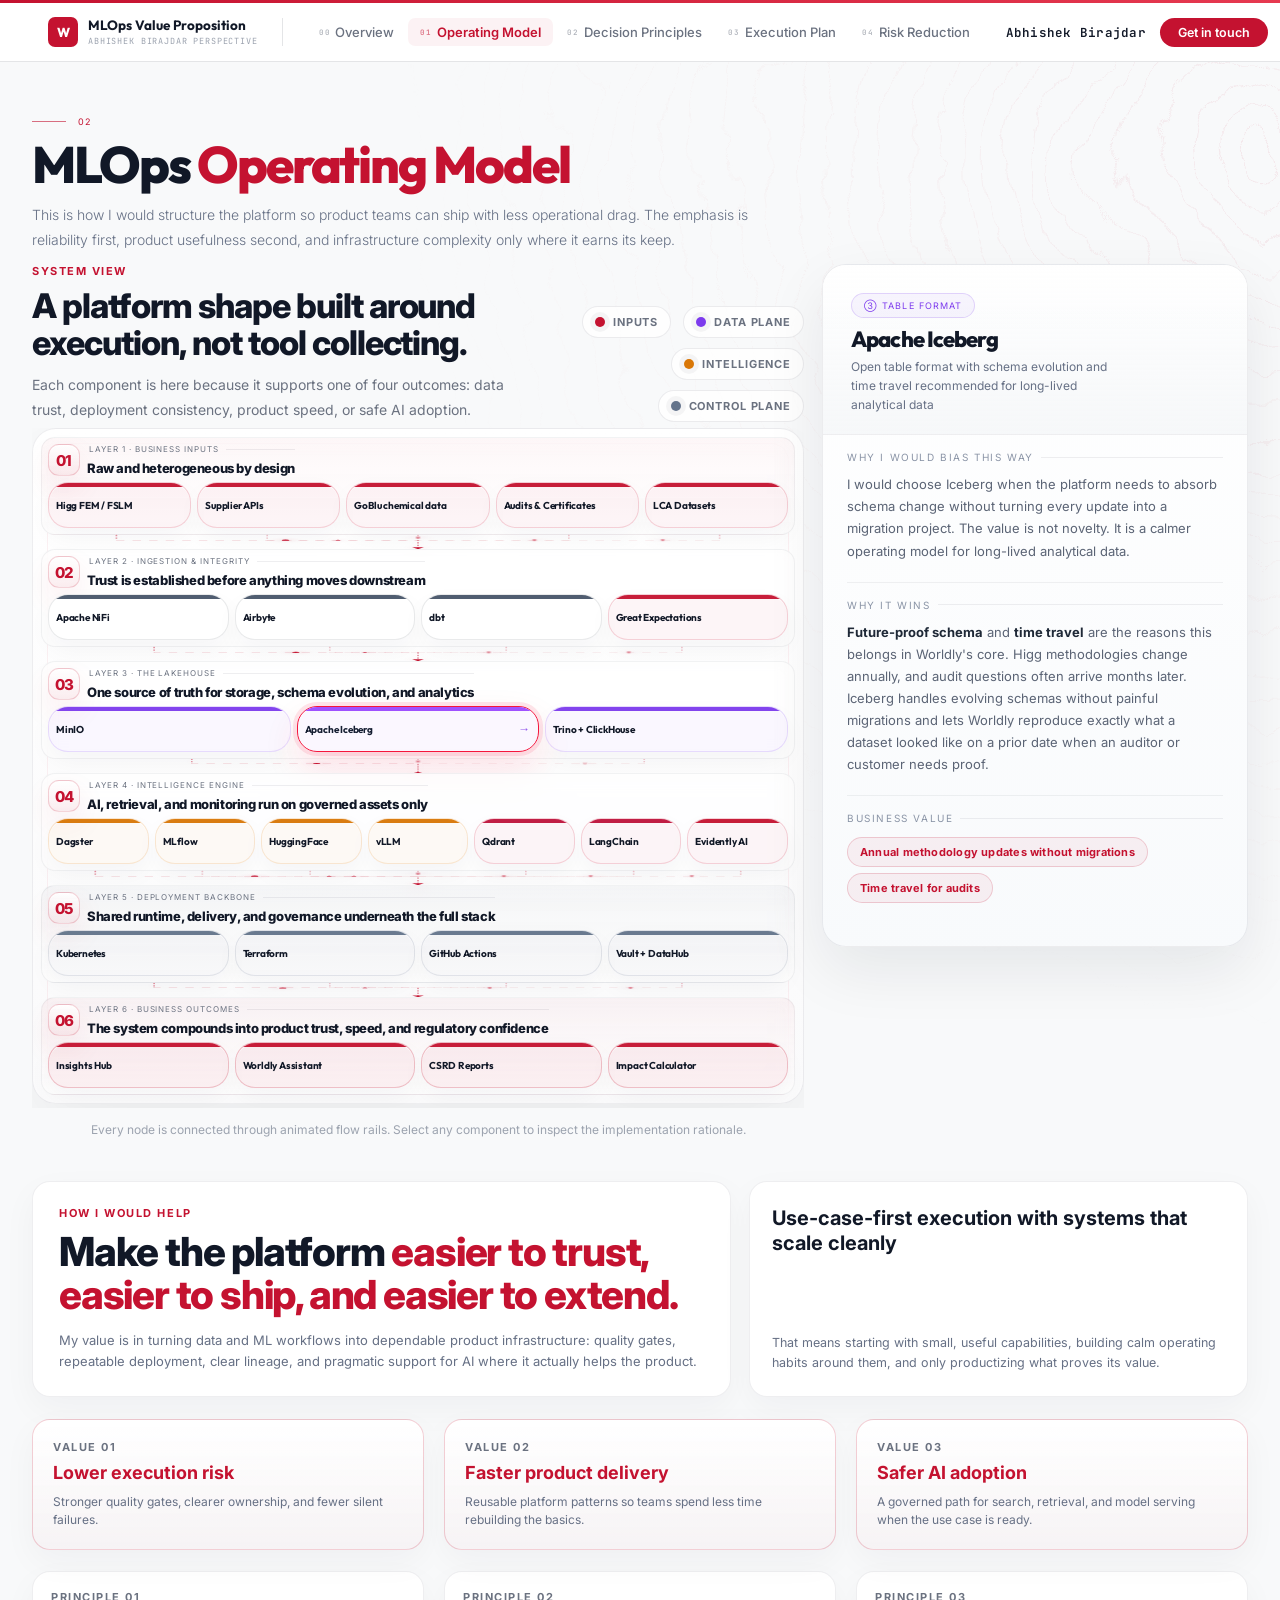
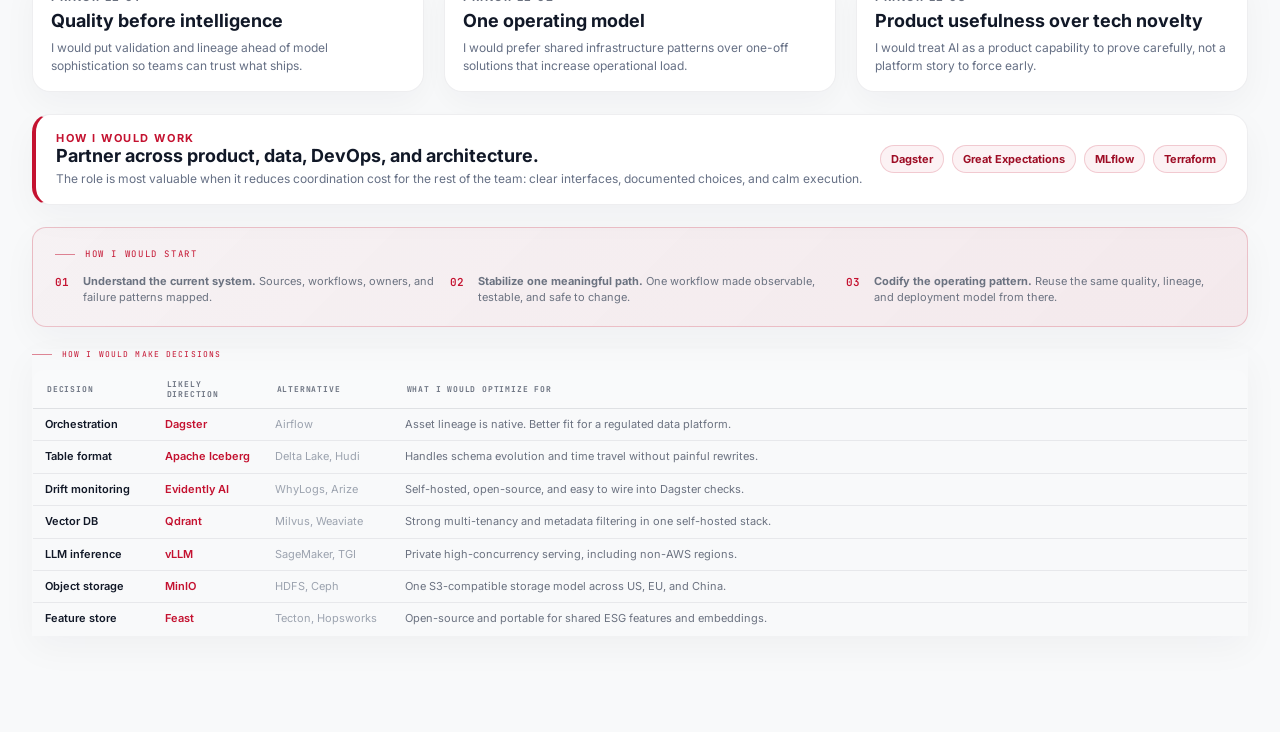
==== commit b30be5d3: "Use index.html as homepage" ====
--- a/section-02-architecture.html
+++ b/section-02-architecture.html
@@ -11,7 +11,7 @@
 <body class="page-shell brand-page architecture-page">
 <header class="topnav" id="topnav">
   <div class="topnav-inner">
-    <a class="topnav-brand" href="worldly-cto-proposal-v2.html">
+    <a class="topnav-brand" href="index.html">
       <div class="topnav-logo">W</div>
       <div>
         <div class="topnav-title">MLOps Value Proposition</div>
@@ -20,7 +20,7 @@
     </a>
     <div class="topnav-divider"></div>
     <nav class="topnav-links">
-      <a class="tnl" href="worldly-cto-proposal-v2.html"><span class="tnl-num">00</span> Overview</a>
+      <a class="tnl" href="index.html"><span class="tnl-num">00</span> Overview</a>
       <a class="tnl active" href="section-02-architecture.html"><span class="tnl-num">01</span> Operating Model</a>
       <a class="tnl" href="section-03-aws-vs-oss.html"><span class="tnl-num">02</span> Decision Principles</a>
       <a class="tnl" href="section-04-phases.html"><span class="tnl-num">03</span> Execution Plan</a>
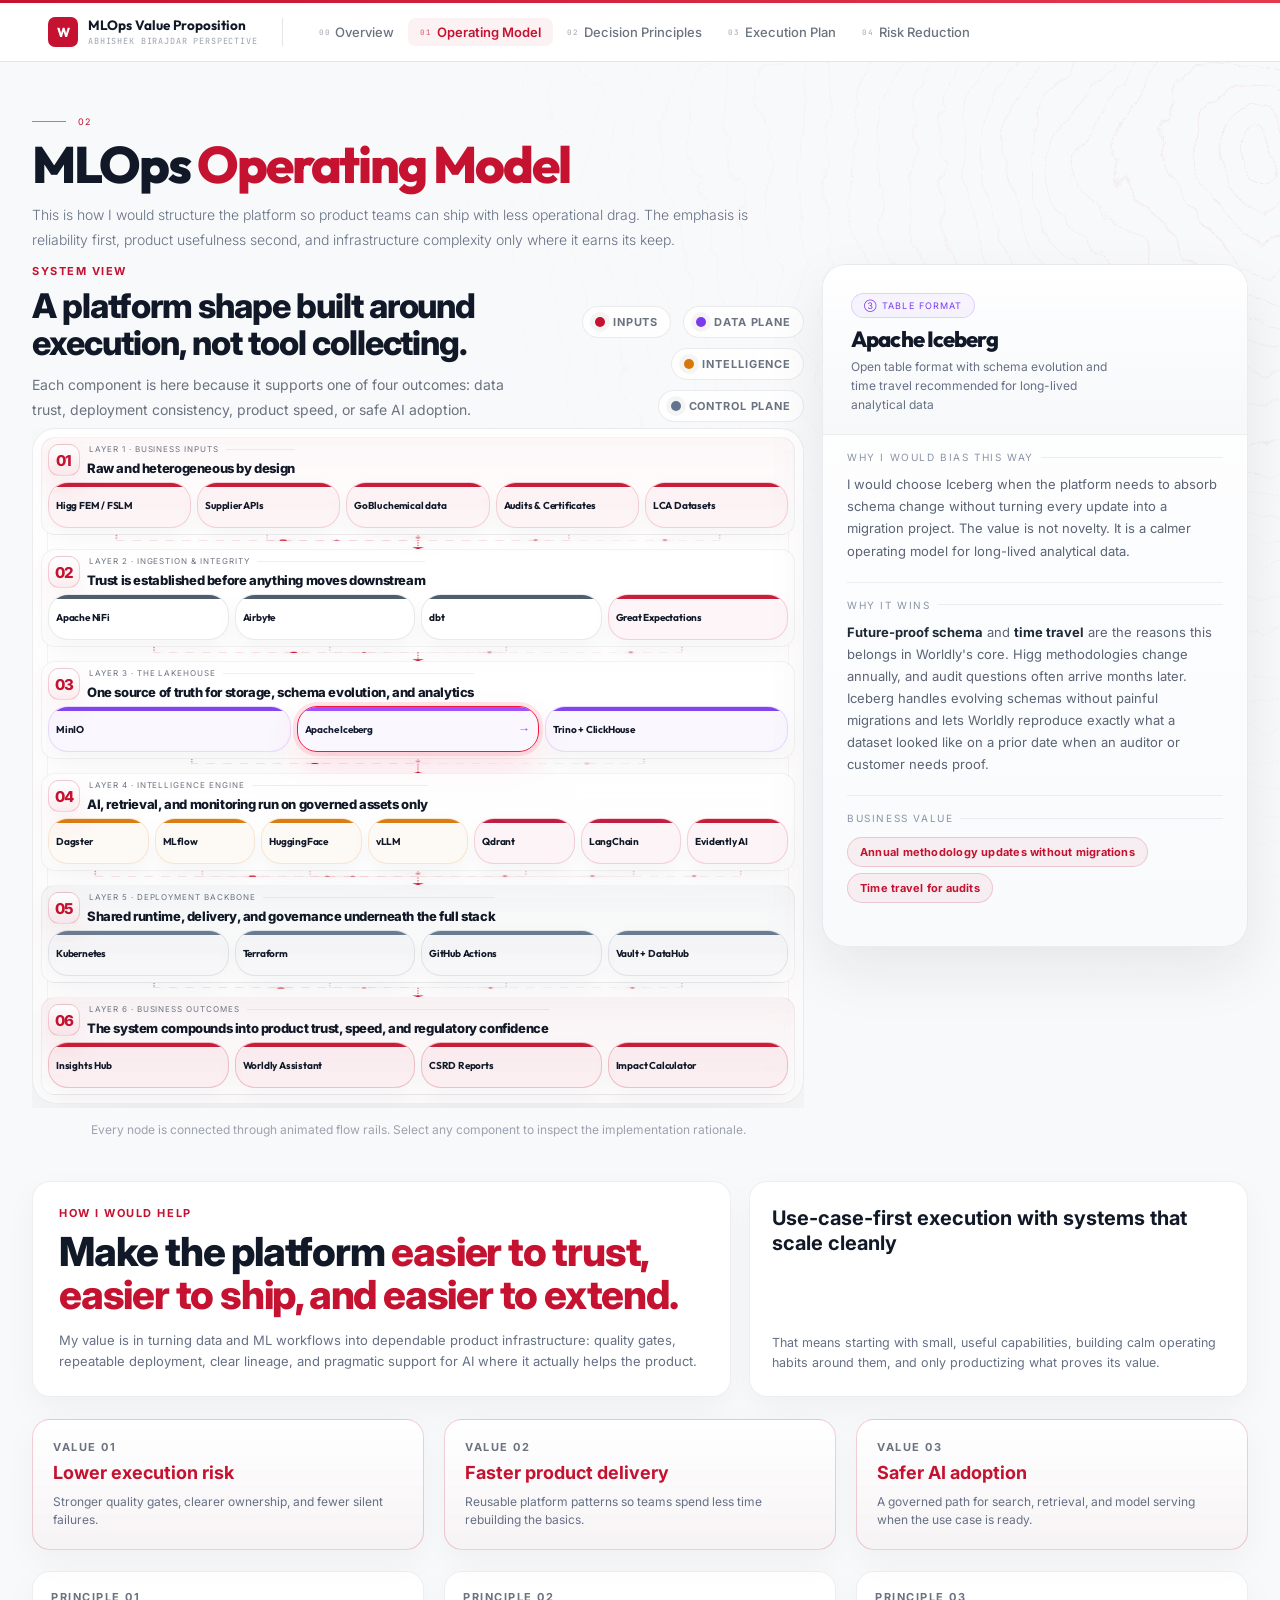
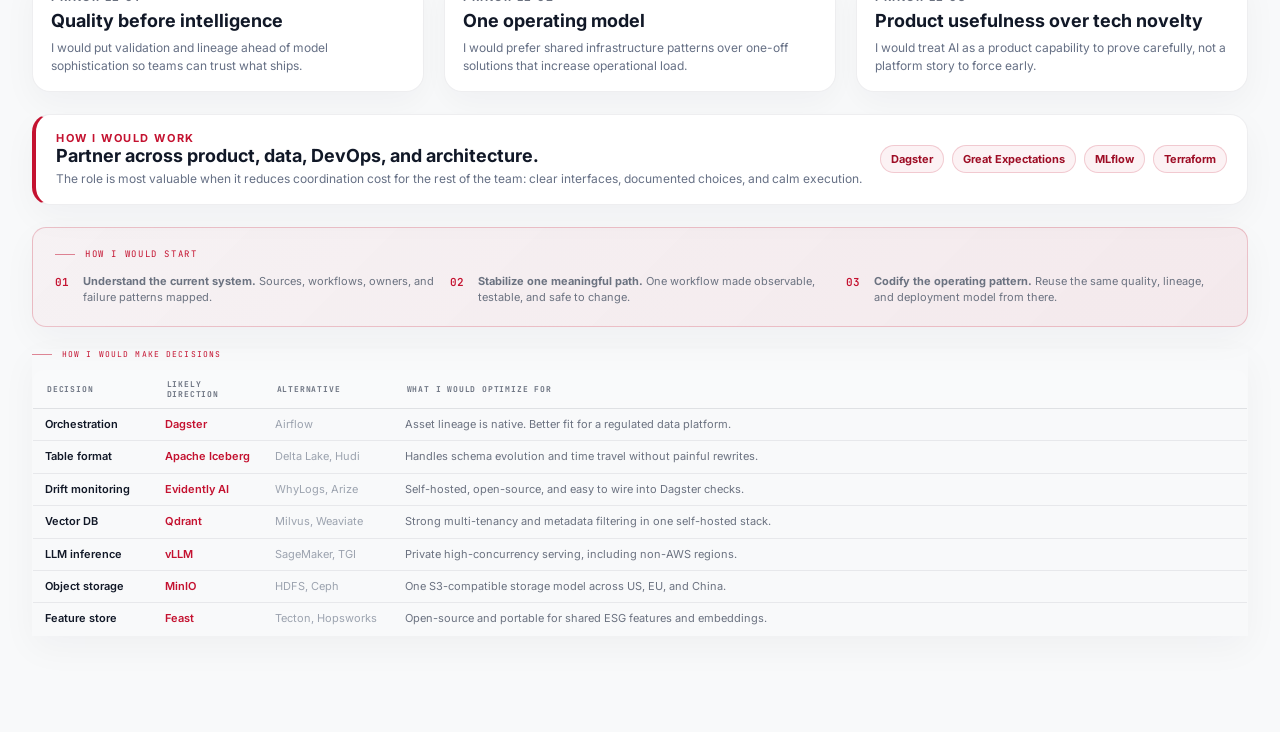
==== commit e7f4eb10: "Page Update" ====
--- a/section-02-architecture.html
+++ b/section-02-architecture.html
@@ -26,10 +26,6 @@
       <a class="tnl" href="section-04-phases.html"><span class="tnl-num">03</span> Execution Plan</a>
       <a class="tnl" href="section-05-risks.html"><span class="tnl-num">04</span> Risk Reduction</a>
     </nav>
-    <div class="topnav-cta">
-      <span class="topnav-name">Abhishek Birajdar</span>
-      <a class="topnav-btn" href="mailto:acbirajdar16@gmail.com">Get in touch</a>
-    </div>
   </div>
 </header>
 <main class="page-main">
--- a/proposal.css
+++ b/proposal.css
@@ -581,6 +581,7 @@
   .topnav-inner{padding:0 24px}
   .topnav-sub,.topnav-divider,.topnav-name{display:none}
   .tnl-num{display:none}
+  .topnav-brand{flex:1;min-width:0}
   .page-main .cover,.page-main .sec-wrap,.page-main .content,
   .page-main .page-closing,.page-main .page-closing > div,
   .section-index{padding-left:24px;padding-right:24px}
@@ -625,18 +626,21 @@
   .topnav{overflow:visible}
   .topnav-inner{
     height:auto;
-    min-height:72px;
+    min-height:64px;
     flex-wrap:wrap;
     align-items:center;
-    gap:10px 12px;
+    gap:8px 10px;
     padding-top:10px;
     padding-bottom:10px;
   }
-  .topnav-brand{min-width:0}
+  .topnav-brand{
+    min-width:0;
+    flex:1 1 100%;
+  }
   .topnav-title{font-size:15px}
   .topnav-links{
     display:flex;
-    order:3;
+    order:2;
     width:100%;
     gap:8px;
     overflow-x:auto;
@@ -654,14 +658,7 @@
     border:1px solid var(--border);
     background:rgba(255,255,255,0.88);
   }
-  .topnav-cta{
-    margin-left:auto;
-    gap:8px;
-  }
-  .topnav-btn{
-    padding:10px 14px;
-    font-size:13px;
-  }
+  .topnav-cta{display:none}
 }
 
 /* ══════════════════════════════════════════
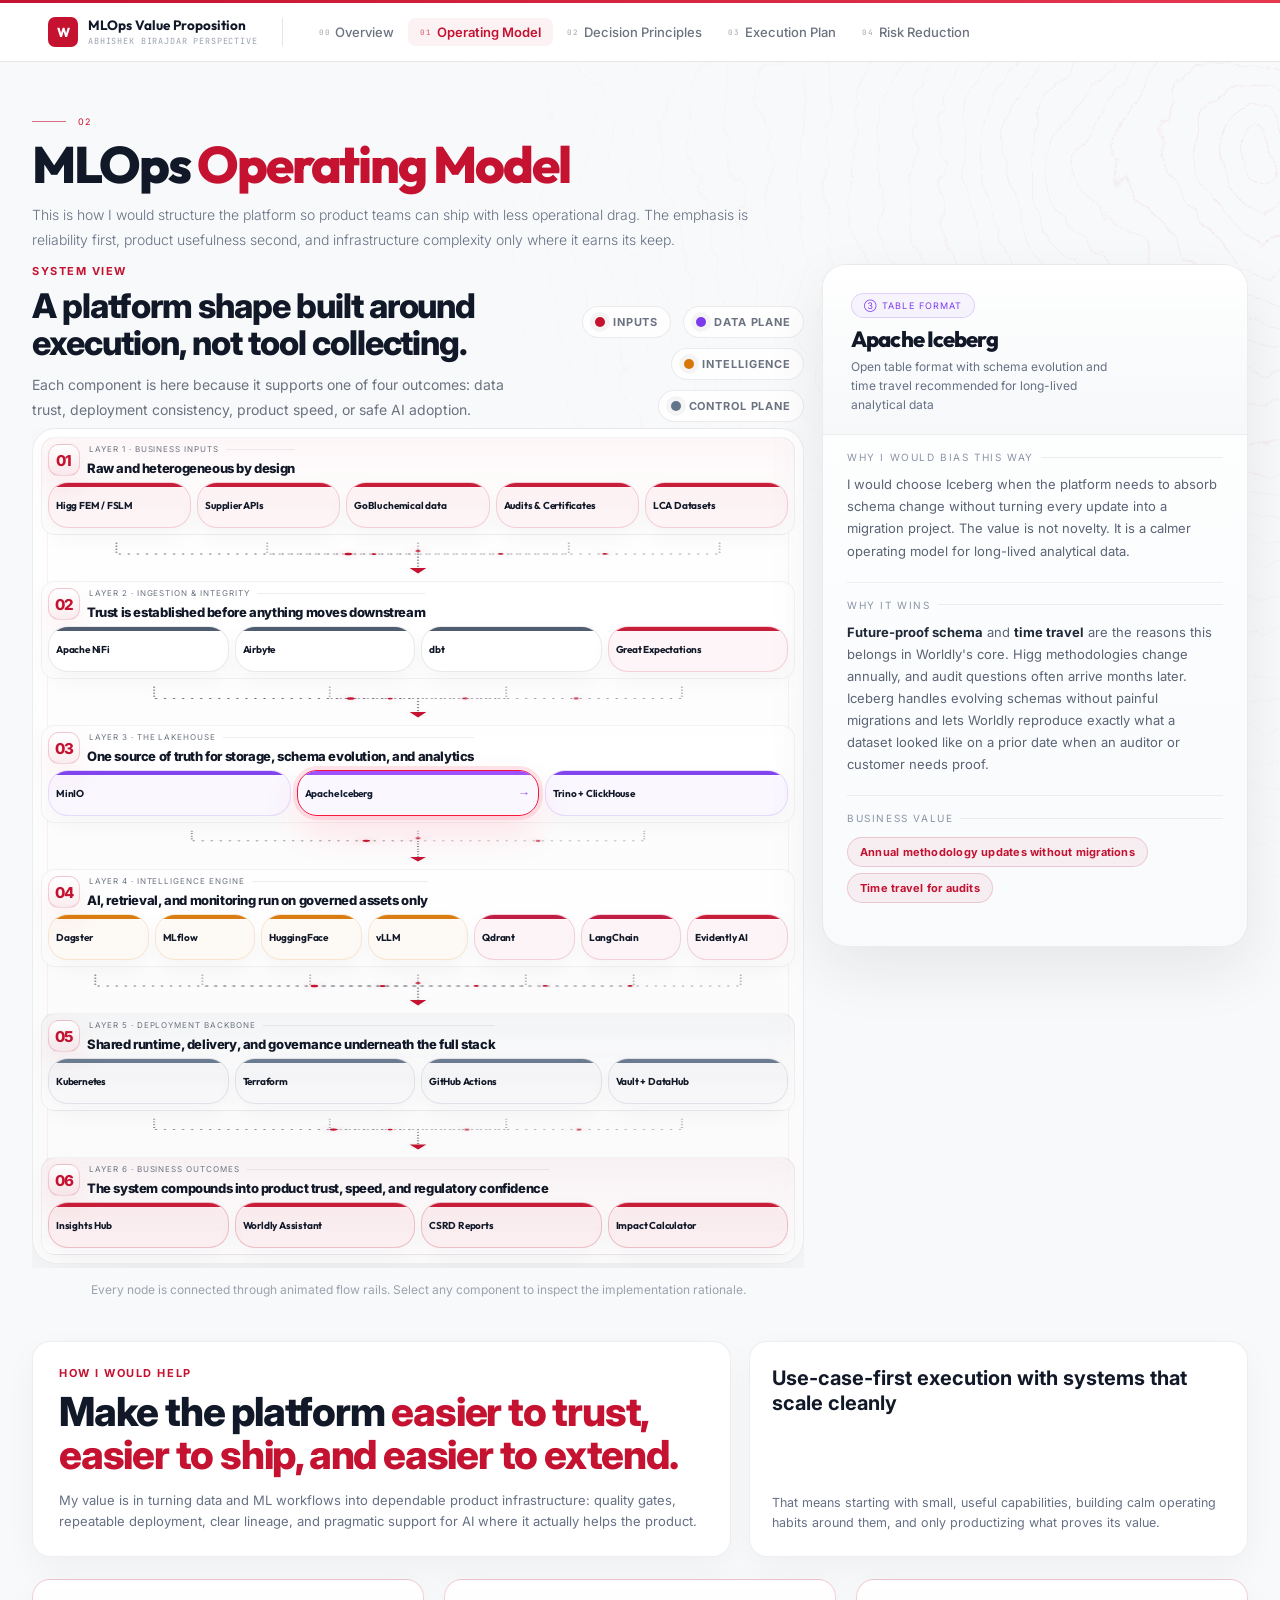
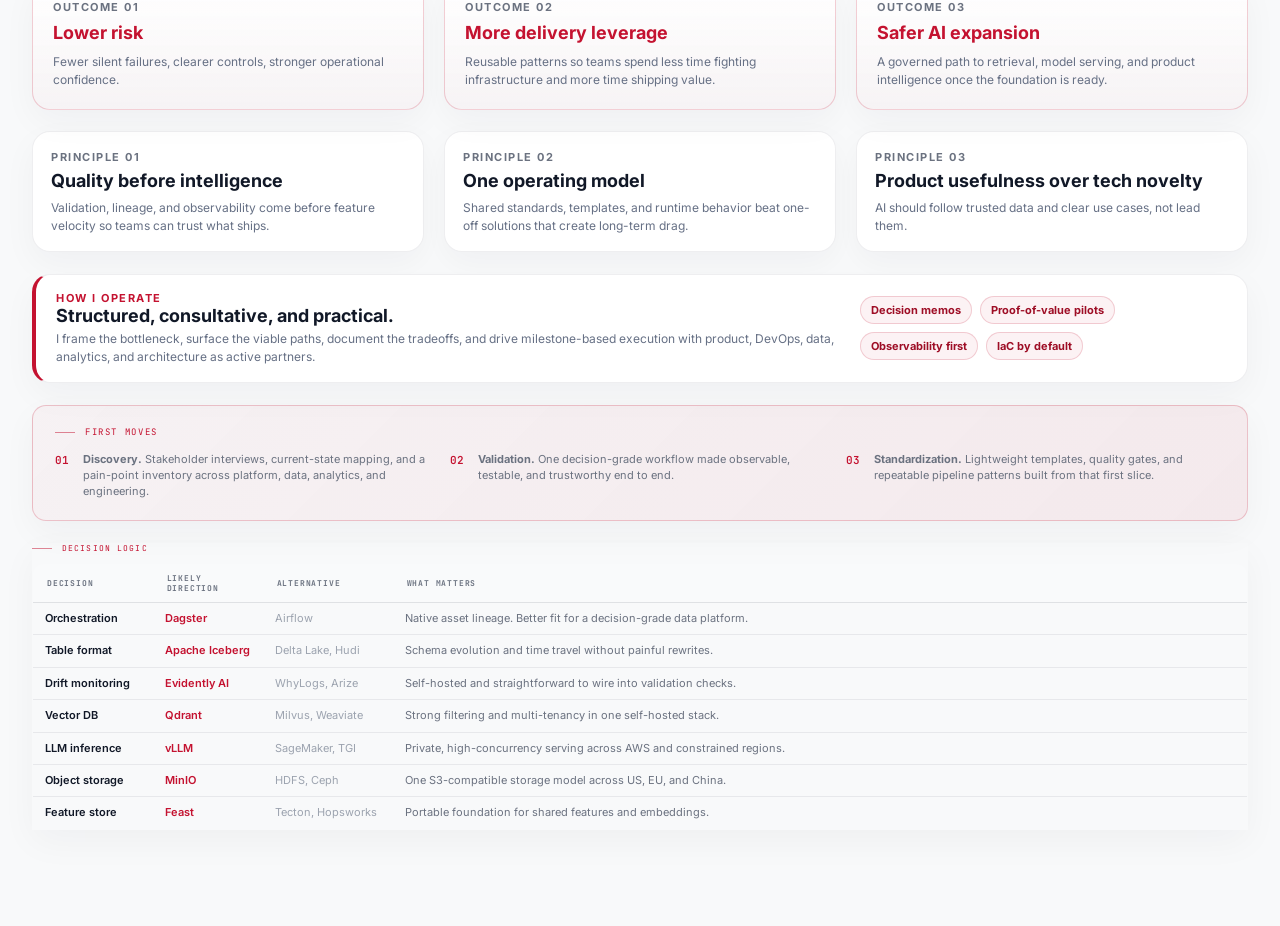
==== commit fdd93813: "Pages Updates" ====
--- a/section-02-architecture.html
+++ b/section-02-architecture.html
@@ -87,7 +87,6 @@
     </div>
     <div class="goal-meta">
       <div>
-        <div class="goal-meta-label"></div>
         <div class="goal-meta-value">Use-case-first execution with systems that scale cleanly</div>
       </div>
       <div class="goal-meta-copy">That means starting with small, useful capabilities, building calm operating habits around them, and only productizing what proves its value.</div>
@@ -96,19 +95,19 @@
 
   <div class="outcome-grid" data-anim="fade-up">
     <div class="outcome-card outcome-primary">
-      <div class="outcome-label">Value 01</div>
-      <div class="outcome-title">Lower execution risk</div>
-      <div class="outcome-text">Stronger quality gates, clearer ownership, and fewer silent failures.</div>
+      <div class="outcome-label">Outcome 01</div>
+      <div class="outcome-title">Lower risk</div>
+      <div class="outcome-text">Fewer silent failures, clearer controls, stronger operational confidence.</div>
     </div>
     <div class="outcome-card outcome-primary">
-      <div class="outcome-label">Value 02</div>
-      <div class="outcome-title">Faster product delivery</div>
-      <div class="outcome-text">Reusable platform patterns so teams spend less time rebuilding the basics.</div>
+      <div class="outcome-label">Outcome 02</div>
+      <div class="outcome-title">More delivery leverage</div>
+      <div class="outcome-text">Reusable patterns so teams spend less time fighting infrastructure and more time shipping value.</div>
     </div>
     <div class="outcome-card outcome-primary">
-      <div class="outcome-label">Value 03</div>
-      <div class="outcome-title">Safer AI adoption</div>
-      <div class="outcome-text">A governed path for search, retrieval, and model serving when the use case is ready.</div>
+      <div class="outcome-label">Outcome 03</div>
+      <div class="outcome-title">Safer AI expansion</div>
+      <div class="outcome-text">A governed path to retrieval, model serving, and product intelligence once the foundation is ready.</div>
     </div>
   </div>
 
@@ -116,55 +115,55 @@
     <div class="pillar-card">
       <div class="pillar-label">Principle 01</div>
       <div class="pillar-title">Quality before intelligence</div>
-      <div class="pillar-copy">I would put validation and lineage ahead of model sophistication so teams can trust what ships.</div>
+      <div class="pillar-copy">Validation, lineage, and observability come before feature velocity so teams can trust what ships.</div>
     </div>
     <div class="pillar-card">
       <div class="pillar-label">Principle 02</div>
       <div class="pillar-title">One operating model</div>
-      <div class="pillar-copy">I would prefer shared infrastructure patterns over one-off solutions that increase operational load.</div>
+      <div class="pillar-copy">Shared standards, templates, and runtime behavior beat one-off solutions that create long-term drag.</div>
     </div>
     <div class="pillar-card">
       <div class="pillar-label">Principle 03</div>
       <div class="pillar-title">Product usefulness over tech novelty</div>
-      <div class="pillar-copy">I would treat AI as a product capability to prove carefully, not a platform story to force early.</div>
+      <div class="pillar-copy">AI should follow trusted data and clear use cases, not lead them.</div>
     </div>
   </div>
 
   <div class="ribbon">
     <div>
-      <div class="ribbon-label">How I Would Work</div>
-      <div class="ribbon-title">Partner across product, data, DevOps, and architecture.</div>
-      <div class="ribbon-copy">The role is most valuable when it reduces coordination cost for the rest of the team: clear interfaces, documented choices, and calm execution.</div>
+      <div class="ribbon-label">How I Operate</div>
+      <div class="ribbon-title">Structured, consultative, and practical.</div>
+      <div class="ribbon-copy">I frame the bottleneck, surface the viable paths, document the tradeoffs, and drive milestone-based execution with product, DevOps, data, analytics, and architecture as active partners.</div>
     </div>
     <div class="ribbon-tools">
-      <span>Dagster</span>
-      <span>Great Expectations</span>
-      <span>MLflow</span>
-      <span>Terraform</span>
+      <span>Decision memos</span>
+      <span>Proof-of-value pilots</span>
+      <span>Observability first</span>
+      <span>IaC by default</span>
     </div>
   </div>
 
   <div class="quick-win-box" data-anim="scale-up">
-    <div class="qw-header">How I would start</div>
+    <div class="qw-header">First moves</div>
     <div class="qw-items">
-      <div class="qw-item"><div class="qw-num">01</div><div class="qw-text"><strong>Understand the current system.</strong> Sources, workflows, owners, and failure patterns mapped.</div></div>
-      <div class="qw-item"><div class="qw-num">02</div><div class="qw-text"><strong>Stabilize one meaningful path.</strong> One workflow made observable, testable, and safe to change.</div></div>
-      <div class="qw-item"><div class="qw-num">03</div><div class="qw-text"><strong>Codify the operating pattern.</strong> Reuse the same quality, lineage, and deployment model from there.</div></div>
+      <div class="qw-item"><div class="qw-num">01</div><div class="qw-text"><strong>Discovery.</strong> Stakeholder interviews, current-state mapping, and a pain-point inventory across platform, data, analytics, and engineering.</div></div>
+      <div class="qw-item"><div class="qw-num">02</div><div class="qw-text"><strong>Validation.</strong> One decision-grade workflow made observable, testable, and trustworthy end to end.</div></div>
+      <div class="qw-item"><div class="qw-num">03</div><div class="qw-text"><strong>Standardization.</strong> Lightweight templates, quality gates, and repeatable pipeline patterns built from that first slice.</div></div>
     </div>
   </div>
 
   <div class="adr-wrap" data-anim="fade-up">
-    <div class="adr-label">How I would make decisions</div>
+    <div class="adr-label">Decision logic</div>
     <table class="adr-table">
-      <thead><tr><th>Decision</th><th>Likely direction</th><th>Alternative</th><th>What I would optimize for</th></tr></thead>
+      <thead><tr><th>Decision</th><th>Likely direction</th><th>Alternative</th><th>What matters</th></tr></thead>
       <tbody>
-        <tr><td><strong>Orchestration</strong></td><td>Dagster</td><td>Airflow</td><td>Asset lineage is native. Better fit for a regulated data platform.</td></tr>
-        <tr><td><strong>Table format</strong></td><td>Apache Iceberg</td><td>Delta Lake, Hudi</td><td>Handles schema evolution and time travel without painful rewrites.</td></tr>
-        <tr><td><strong>Drift monitoring</strong></td><td>Evidently AI</td><td>WhyLogs, Arize</td><td>Self-hosted, open-source, and easy to wire into Dagster checks.</td></tr>
-        <tr><td><strong>Vector DB</strong></td><td>Qdrant</td><td>Milvus, Weaviate</td><td>Strong multi-tenancy and metadata filtering in one self-hosted stack.</td></tr>
-        <tr><td><strong>LLM inference</strong></td><td>vLLM</td><td>SageMaker, TGI</td><td>Private high-concurrency serving, including non-AWS regions.</td></tr>
+        <tr><td><strong>Orchestration</strong></td><td>Dagster</td><td>Airflow</td><td>Native asset lineage. Better fit for a decision-grade data platform.</td></tr>
+        <tr><td><strong>Table format</strong></td><td>Apache Iceberg</td><td>Delta Lake, Hudi</td><td>Schema evolution and time travel without painful rewrites.</td></tr>
+        <tr><td><strong>Drift monitoring</strong></td><td>Evidently AI</td><td>WhyLogs, Arize</td><td>Self-hosted and straightforward to wire into validation checks.</td></tr>
+        <tr><td><strong>Vector DB</strong></td><td>Qdrant</td><td>Milvus, Weaviate</td><td>Strong filtering and multi-tenancy in one self-hosted stack.</td></tr>
+        <tr><td><strong>LLM inference</strong></td><td>vLLM</td><td>SageMaker, TGI</td><td>Private, high-concurrency serving across AWS and constrained regions.</td></tr>
         <tr><td><strong>Object storage</strong></td><td>MinIO</td><td>HDFS, Ceph</td><td>One S3-compatible storage model across US, EU, and China.</td></tr>
-        <tr><td><strong>Feature store</strong></td><td>Feast</td><td>Tecton, Hopsworks</td><td>Open-source and portable for shared ESG features and embeddings.</td></tr>
+        <tr><td><strong>Feature store</strong></td><td>Feast</td><td>Tecton, Hopsworks</td><td>Portable foundation for shared features and embeddings.</td></tr>
       </tbody>
     </table>
   </div>
--- a/proposal.css
+++ b/proposal.css
@@ -1011,17 +1011,18 @@
 .arch-row-nodes-3{grid-template-columns:repeat(3,minmax(0,1fr))}
 .arch-row-nodes-7{grid-template-columns:repeat(7,minmax(0,1fr))}
 .arch-linkband{
-  height:14px;display:flex;align-items:center;justify-content:center;position:relative;
+  height:30px;display:flex;align-items:center;justify-content:center;position:relative;
+  margin:8px 0;
 }
 .arch-linkband svg{width:100%;height:100%;display:block;overflow:visible}
 .connector-path{
-  fill:none;stroke:rgba(196,18,48,0.34);stroke-width:2.25;stroke-linecap:round;stroke-linejoin:round;
-  stroke-dasharray:10 12;
+  fill:none;stroke:rgba(15,23,42,0.46);stroke-width:3.2;stroke-linecap:round;stroke-linejoin:round;
+  stroke-dasharray:1 11;
   animation:connector-flow 16s linear infinite;
-  filter:drop-shadow(0 0 8px rgba(196,18,48,0.12));
-}
-.connector-main{stroke:rgba(196,18,48,0.46)}
-.connector-branch{stroke:rgba(196,18,48,0.24)}
+  filter:drop-shadow(0 0 6px rgba(15,23,42,0.08));
+}
+.connector-main{stroke:rgba(15,23,42,0.62)}
+.connector-branch{stroke:rgba(15,23,42,0.4)}
 .connector-flow-dot{
   fill:#C41230;
   filter:drop-shadow(0 0 10px rgba(196,18,48,0.45));
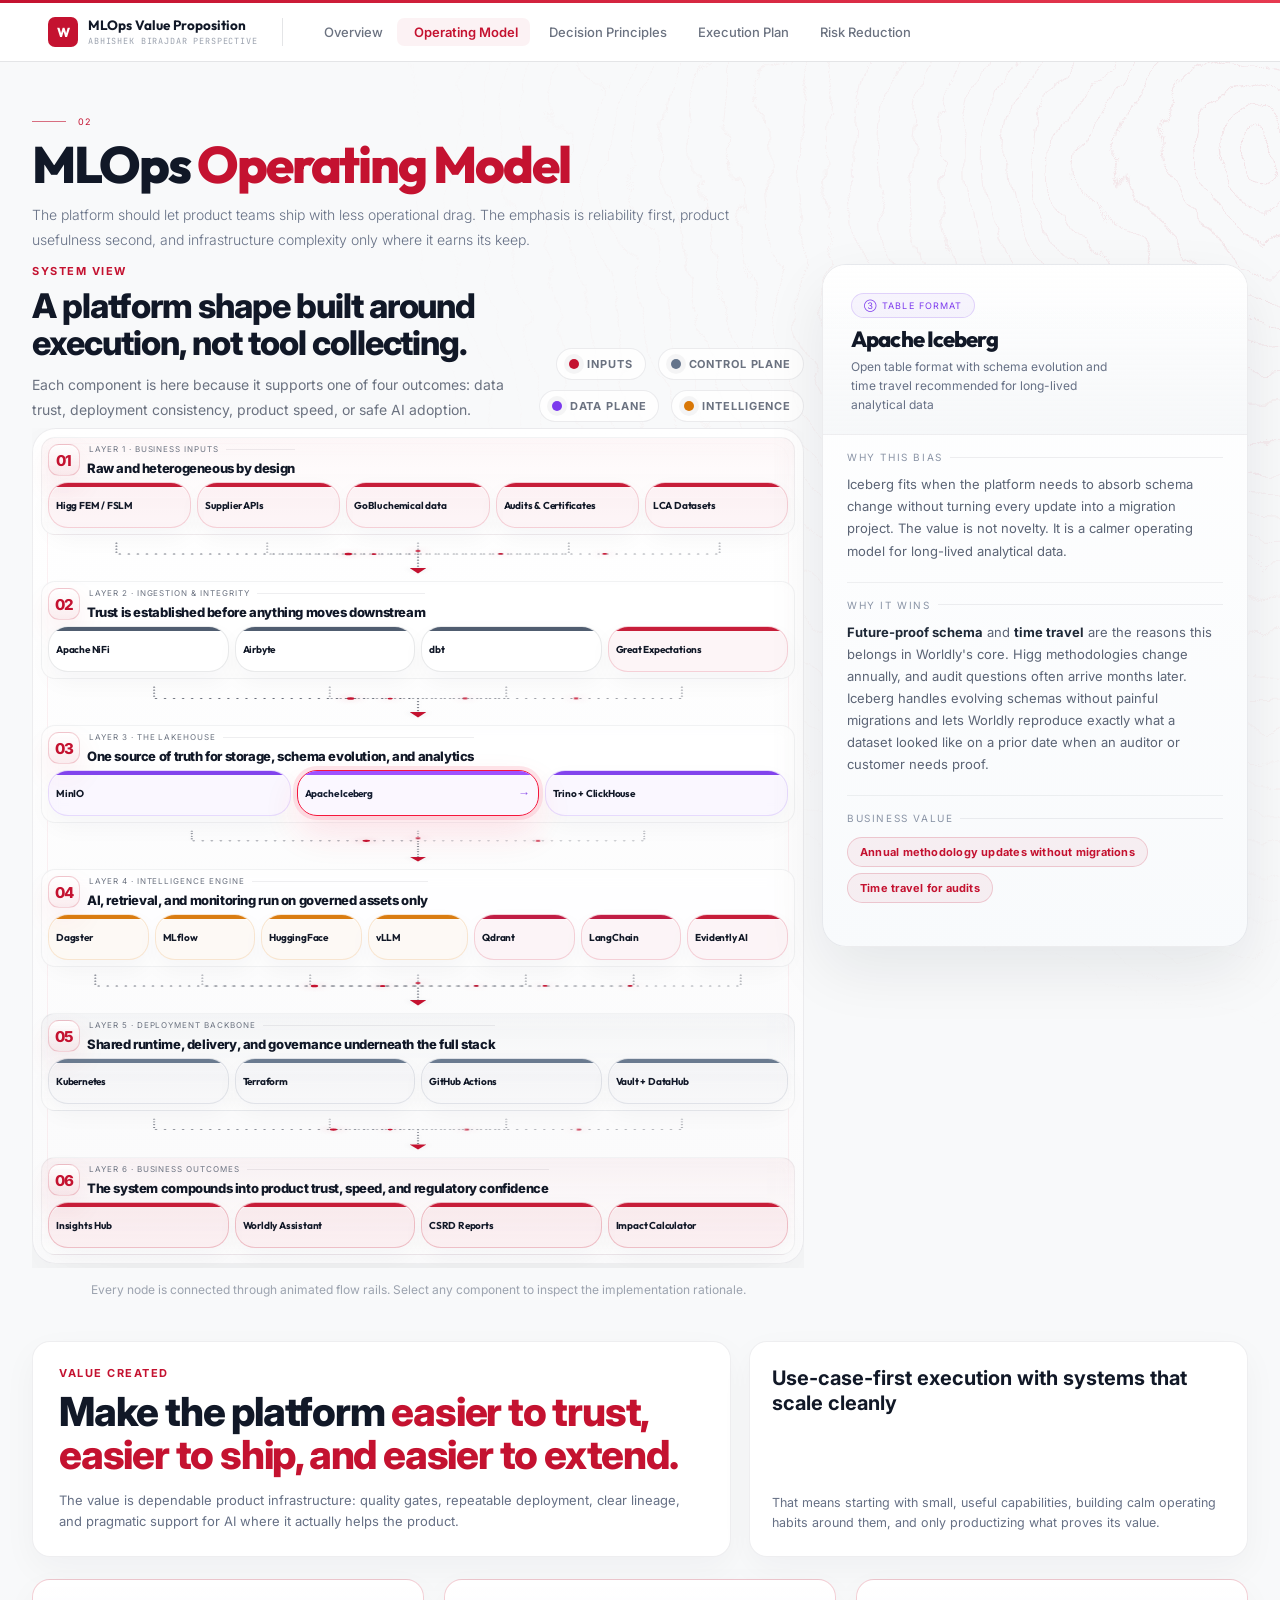
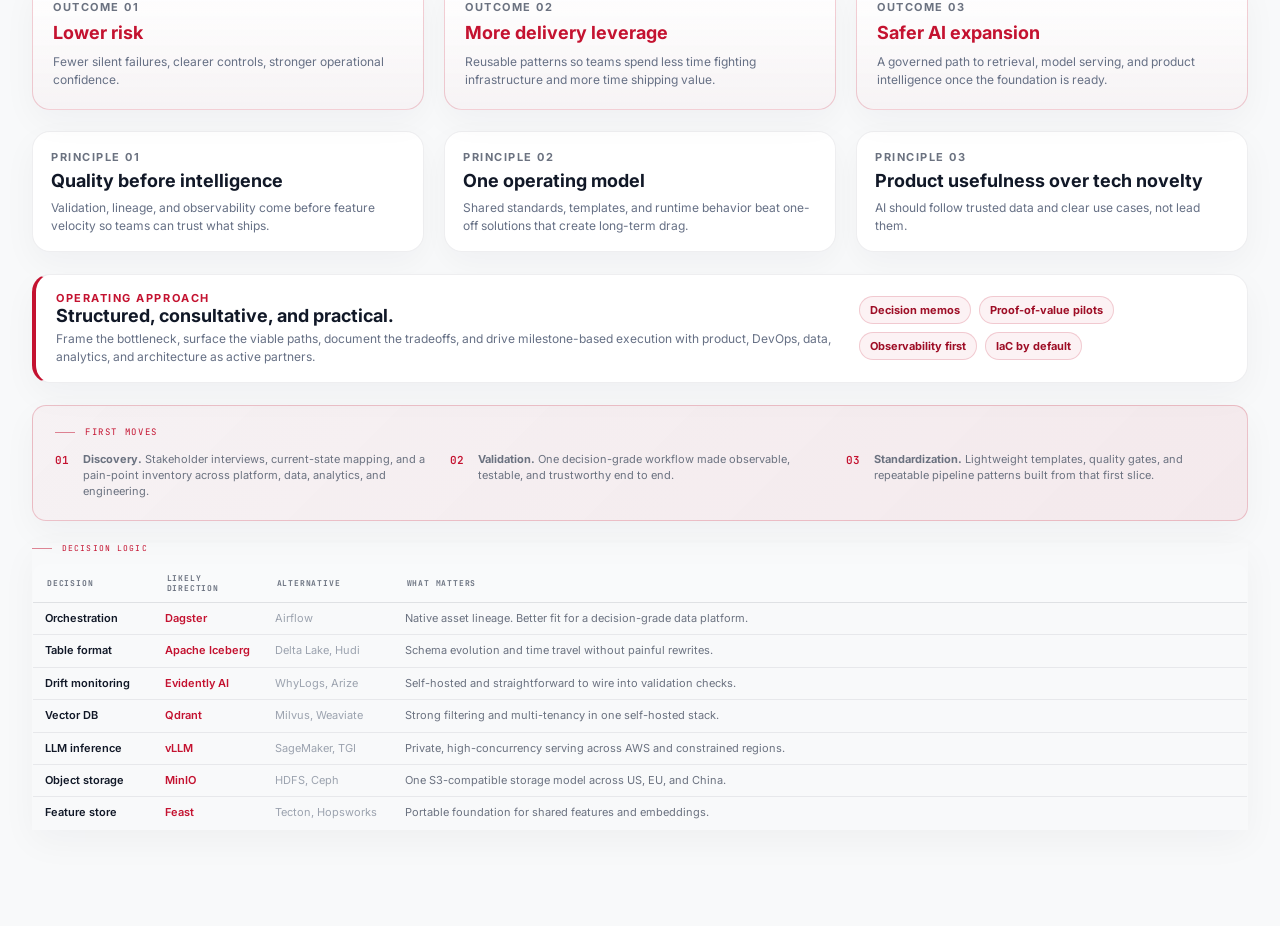
==== commit 46112faa: "Pages Updates" ====
--- a/section-02-architecture.html
+++ b/section-02-architecture.html
@@ -20,11 +20,11 @@
     </a>
     <div class="topnav-divider"></div>
     <nav class="topnav-links">
-      <a class="tnl" href="index.html"><span class="tnl-num">00</span> Overview</a>
-      <a class="tnl active" href="section-02-architecture.html"><span class="tnl-num">01</span> Operating Model</a>
-      <a class="tnl" href="section-03-aws-vs-oss.html"><span class="tnl-num">02</span> Decision Principles</a>
-      <a class="tnl" href="section-04-phases.html"><span class="tnl-num">03</span> Execution Plan</a>
-      <a class="tnl" href="section-05-risks.html"><span class="tnl-num">04</span> Risk Reduction</a>
+      <a class="tnl" href="index.html"><span class="tnl-num"></span> Overview</a>
+      <a class="tnl active" href="section-02-architecture.html"><span class="tnl-num"></span> Operating Model</a>
+      <a class="tnl" href="section-03-aws-vs-oss.html"><span class="tnl-num"></span> Decision Principles</a>
+      <a class="tnl" href="section-04-phases.html"><span class="tnl-num"></span> Execution Plan</a>
+      <a class="tnl" href="section-05-risks.html"><span class="tnl-num"></span> Risk Reduction</a>
     </nav>
   </div>
 </header>
@@ -75,15 +75,15 @@
 <div class="sec-wrap" data-anim="fade-up">
   <div class="sec-num">02</div>
   <h2>MLOps <span class="g">Operating Model</span></h2>
-  <p class="sec-sub">This is how I would structure the platform so product teams can ship with less operational drag. The emphasis is reliability first, product usefulness second, and infrastructure complexity only where it earns its keep.</p>
+  <p class="sec-sub">The platform should let product teams ship with less operational drag. The emphasis is reliability first, product usefulness second, and infrastructure complexity only where it earns its keep.</p>
 </div>
 <div class="content">
 
   <div class="exec-goal" data-anim="fade-up" data-delay="1">
     <div class="goal-card">
-      <div class="goal-kicker">How I Would Help</div>
+      <div class="goal-kicker">Value Created</div>
       <div class="goal-title">Make the platform <span>easier to trust, easier to ship, and easier to extend.</span></div>
-      <p class="goal-copy">My value is in turning data and ML workflows into dependable product infrastructure: quality gates, repeatable deployment, clear lineage, and pragmatic support for AI where it actually helps the product.</p>
+      <p class="goal-copy">The value is dependable product infrastructure: quality gates, repeatable deployment, clear lineage, and pragmatic support for AI where it actually helps the product.</p>
     </div>
     <div class="goal-meta">
       <div>
@@ -131,9 +131,9 @@
 
   <div class="ribbon">
     <div>
-      <div class="ribbon-label">How I Operate</div>
+      <div class="ribbon-label">Operating Approach</div>
       <div class="ribbon-title">Structured, consultative, and practical.</div>
-      <div class="ribbon-copy">I frame the bottleneck, surface the viable paths, document the tradeoffs, and drive milestone-based execution with product, DevOps, data, analytics, and architecture as active partners.</div>
+      <div class="ribbon-copy">Frame the bottleneck, surface the viable paths, document the tradeoffs, and drive milestone-based execution with product, DevOps, data, analytics, and architecture as active partners.</div>
     </div>
     <div class="ribbon-tools">
       <span>Decision memos</span>
@@ -178,9 +178,10 @@
         </div>
         <div class="arch-legend">
           <span class="arch-legend-item"><i class="arch-dot arch-dot-input"></i> Inputs</span>
+          <span class="arch-legend-item"><i class="arch-dot arch-dot-infra"></i> Control plane</span>
           <span class="arch-legend-item"><i class="arch-dot arch-dot-data"></i> Data plane</span>
           <span class="arch-legend-item"><i class="arch-dot arch-dot-ai"></i> Intelligence</span>
-          <span class="arch-legend-item"><i class="arch-dot arch-dot-infra"></i> Control plane</span>
+          
         </div>
       </div>
 
@@ -474,7 +475,7 @@
             <p class="dsec-text">The Higg Facility Environmental Module (FEM) collects quantitative data on energy, water, waste, chemicals, and GHG from factories. The FSLM covers social and labor. These are direct operating inputs, which is exactly why the platform needs strong data handling before downstream reporting or AI can be trusted.</p>
           </div>
           <div class="dsec"><div class="dsec-title">The infrastructure problem</div>
-            <p class="dsec-text">Primary assessment data, operational updates, and supporting evidence create the kind of input complexity that can quietly break reporting and AI. This is why I would start with a governed ingestion path and a reproducible storage model before trying to expand downstream intelligence.</p>
+            <p class="dsec-text">Primary assessment data, operational updates, and supporting evidence create the kind of input complexity that can quietly break reporting and AI. The right starting point is a governed ingestion path and a reproducible storage model before expanding downstream intelligence.</p>
           </div>
           <div class="dsec"><div class="dsec-title">Business value</div>
             <div><span class="biz-pill biz-g">Core product input</span><span class="biz-pill biz-g">Regulatory workflows</span><span class="biz-pill biz-g">Platform trust</span></div>
@@ -511,10 +512,10 @@
         </div>
         <div class="det-body">
           <div class="dsec"><div class="dsec-title">What it includes</div>
-            <p class="dsec-text">Beyond Higg assessments: production volume data, material provenance, chemical inventories, third-party audit results, and carbon intensity measurements. This kind of multi-tier data footprint is one reason I would keep the ingestion and governance model explicit rather than ad hoc.</p>
+            <p class="dsec-text">Beyond Higg assessments: production volume data, material provenance, chemical inventories, third-party audit results, and carbon intensity measurements. This kind of multi-tier data footprint is one reason to keep the ingestion and governance model explicit rather than ad hoc.</p>
           </div>
           <div class="dsec"><div class="dsec-title">The China constraint</div>
-            <p class="dsec-text">Regional data handling rules can create situations where supplier or factory data should not leave a specific jurisdiction. I would treat that as a product and infrastructure constraint early, not as a deployment detail to clean up later.</p>
+            <p class="dsec-text">Regional data handling rules can create situations where supplier or factory data should not leave a specific jurisdiction. That should be treated as a product and infrastructure constraint early, not as a deployment detail to clean up later.</p>
           </div>
           <div class="dsec"><div class="dsec-title">Business value</div>
             <div><span class="biz-pill biz-r">China compliance</span><span class="biz-pill biz-g">Multi-tier visibility</span></div>
@@ -570,8 +571,8 @@
           <div class="det-tag">Guaranteed-delivery document ingestion for compliance-sensitive evidence</div>
         </div>
         <div class="det-body">
-          <div class="dsec"><div class="dsec-title">Why I would consider it</div>
-            <p class="dsec-text">For document-heavy evidence flows, I would prefer a tool that treats delivery guarantees, retries, and provenance as first-class concerns rather than afterthoughts. That matters more here than having the most fashionable ingestion stack.</p>
+          <div class="dsec"><div class="dsec-title">Why it fits</div>
+            <p class="dsec-text">For document-heavy evidence flows, the better fit is a tool that treats delivery guarantees, retries, and provenance as first-class concerns rather than afterthoughts. That matters more here than having the most fashionable ingestion stack.</p>
           </div>
           <div class="dsec"><div class="dsec-title">Why NiFi for Worldly</div>
             <p class="dsec-text">NiFi is designed for <strong>guaranteed-delivery, document-oriented dataflow</strong> with explicit failure handling. Audit PDFs, certificates, and supplier documents need to arrive in the lakehouse reliably  a dropped document that doesn't generate an error is worse than a visible failure. NiFi routes failures to dead-letter queues with full provenance. You know exactly what failed, why, and what the data was.</p>
@@ -590,8 +591,8 @@
           <div class="det-tag">Open connector layer for broad integration coverage without bespoke maintenance everywhere</div>
         </div>
         <div class="det-body">
-          <div class="dsec"><div class="dsec-title">Why I would consider it</div>
-            <p class="dsec-text">I would consider Airbyte when the team needs wide connector coverage without turning integrations into a custom engineering tax. The appeal is less bespoke code and a more repeatable ingestion model.</p>
+          <div class="dsec"><div class="dsec-title">Why it fits</div>
+            <p class="dsec-text">Airbyte fits when the team needs wide connector coverage without turning integrations into a custom engineering tax. The appeal is less bespoke code and a more repeatable ingestion model.</p>
           </div>
           <div class="dsec"><div class="dsec-title">Why it wins</div>
             <p class="dsec-text">Airbyte gives Worldly <strong>faster integration coverage with less bespoke connector maintenance</strong>. For regulatory and partner APIs, that means shorter time-to-value and lower operational drag. The open-source version self-hosts on Kubernetes, which preserves China compatibility and avoids pushing sensitive supplier data through third-party integration infrastructure.</p>
@@ -610,8 +611,8 @@
           <div class="det-tag">Version-controlled transformation layer for reviewable, auditable business logic</div>
         </div>
         <div class="det-body">
-          <div class="dsec"><div class="dsec-title">Why I would consider it</div>
-            <p class="dsec-text">I would prefer a transformation layer that keeps logic versioned, reviewable, and visible to the broader team. The main value is a cleaner operating model for shared analytical logic.</p>
+          <div class="dsec"><div class="dsec-title">Why it fits</div>
+            <p class="dsec-text">The better fit is a transformation layer that keeps logic versioned, reviewable, and visible to the broader team. The main value is a cleaner operating model for shared analytical logic.</p>
           </div>
           <div class="dsec"><div class="dsec-title">Why it wins</div>
             <p class="dsec-text"><strong>Auditor-ready lineage</strong> is the real reason to use dbt here. Every CSRD figure becomes traceable to its raw source, every transformation is version-controlled, and every logic change is reviewable. When an auditor asks how a number was produced, the answer is a model lineage path, not institutional memory.</p>
@@ -630,8 +631,8 @@
           <div class="det-tag">Data quality gates that keep bad inputs out of downstream systems</div>
         </div>
         <div class="det-body">
-          <div class="dsec"><div class="dsec-title">Why I would start here</div>
-            <p class="dsec-text">I would rather put effort into explicit quality contracts than debug downstream surprises later. Validation rules, quarantines, and visible failures create a much better operating model than quietly accepting bad data and discovering the damage in reporting or ML outputs.</p>
+          <div class="dsec"><div class="dsec-title">Why start here</div>
+            <p class="dsec-text">Effort belongs in explicit quality contracts rather than in debugging downstream surprises later. Validation rules, quarantines, and visible failures create a much better operating model than quietly accepting bad data and discovering the damage in reporting or ML outputs.</p>
           </div>
           <div class="dsec"><div class="dsec-title">Why it wins</div>
             <p class="dsec-text"><strong>Automated integrity gates</strong> matter more than marginal model gains. If corrupted ESG inputs reach reporting or ML pipelines, Worldly risks bad scores, broken trust, and downstream regulatory exposure for customers. Great Expectations lets the platform quarantine bad batches before they contaminate the source of truth.</p>
@@ -650,8 +651,8 @@
           <div class="det-tag">S3-compatible object storage  recommended for sovereignty and portability</div>
         </div>
         <div class="det-body">
-          <div class="dsec"><div class="dsec-title">Why I would bias this way</div>
-            <p class="dsec-text">I would choose MinIO when portability and deployment symmetry matter more than maximizing convenience inside one cloud. The point is to preserve one storage pattern across regions and avoid turning the data layer into a long-term constraint.</p>
+          <div class="dsec"><div class="dsec-title">Why this bias</div>
+            <p class="dsec-text">MinIO fits when portability and deployment symmetry matter more than maximizing convenience inside one cloud. The point is to preserve one storage pattern across regions and avoid turning the data layer into a long-term constraint.</p>
           </div>
           <div class="dsec"><div class="dsec-title">Why it wins</div>
             <p class="dsec-text"><strong>Global parity</strong> is the real benefit. MinIO is S3-compatible, open-source, and self-hostable on any cloud, so the same application pattern can run in the US, EU, and China without forking the storage layer. That directly supports sovereign data handling while keeping the engineering model unified.</p>
@@ -670,8 +671,8 @@
           <div class="det-tag">Open table format with schema evolution and time travel  recommended for long-lived analytical data</div>
         </div>
         <div class="det-body">
-          <div class="dsec"><div class="dsec-title">Why I would bias this way</div>
-            <p class="dsec-text">I would choose Iceberg when the platform needs to absorb schema change without turning every update into a migration project. The value is not novelty. It is a calmer operating model for long-lived analytical data.</p>
+          <div class="dsec"><div class="dsec-title">Why this bias</div>
+            <p class="dsec-text">Iceberg fits when the platform needs to absorb schema change without turning every update into a migration project. The value is not novelty. It is a calmer operating model for long-lived analytical data.</p>
           </div>
           <div class="dsec"><div class="dsec-title">Why it wins</div>
             <p class="dsec-text"><strong>Future-proof schema</strong> and <strong>time travel</strong> are the reasons this belongs in Worldly's core. Higg methodologies change annually, and audit questions often arrive months later. Iceberg handles evolving schemas without painful migrations and lets Worldly reproduce exactly what a dataset looked like on a prior date when an auditor or customer needs proof.</p>
@@ -710,8 +711,8 @@
           <div class="det-tag">Asset-based orchestration for better visibility into what changed and what needs to run</div>
         </div>
         <div class="det-body">
-          <div class="dsec"><div class="dsec-title">Why I would choose this pattern</div>
-            <p class="dsec-text">I would prefer orchestration that is aware of data assets, not just scheduled tasks. That makes it easier for teams to see what changed, what is stale, and what needs to be recomputed when upstream data or logic moves.</p>
+          <div class="dsec"><div class="dsec-title">Why this pattern</div>
+            <p class="dsec-text">The better fit is orchestration that is aware of data assets, not just scheduled tasks. That makes it easier for teams to see what changed, what is stale, and what needs to be recomputed when upstream data or logic moves.</p>
           </div>
           <div class="dsec"><div class="dsec-title">Why Dagster over Airflow</div>
             <p class="dsec-text">Airflow schedules tasks. Dagster tracks <strong>assets</strong>. That distinction is critical for Worldly: when a raw Higg assessment batch updates, Dagster automatically surfaces which downstream dbt models, feature tables, and model scores are stale and need recomputation. With Airflow you'd wire that lineage manually and maintain it every time the schema changes. For a compliance platform where audit reproducibility is a product requirement, asset-aware orchestration is not a preference  it's the right architecture.</p>
@@ -730,8 +731,8 @@
           <div class="det-tag">Model tracking and registry for reproducibility and controlled change</div>
         </div>
         <div class="det-body">
-          <div class="dsec"><div class="dsec-title">Why I would insist on it</div>
-            <p class="dsec-text">If model behavior influences product or reporting workflows, I would want every promoted model to be traceable, reviewable, and easy to roll back. That is less about ML sophistication and more about dependable product operations.</p>
+          <div class="dsec"><div class="dsec-title">Why it matters</div>
+            <p class="dsec-text">If model behavior influences product or reporting workflows, every promoted model should be traceable, reviewable, and easy to roll back. That is less about ML sophistication and more about dependable product operations.</p>
           </div>
           <div class="dsec"><div class="dsec-title">Why this matters for regulatory outputs</div>
             <p class="dsec-text">When Worldly's Product Impact Calculator produces a Scope 3 estimate that appears in a CSRD report, that figure must be <strong>reproducible and explainable months later</strong>. MLflow's model registry logs the exact model version, training data hash, hyperparameters, and environment for every production model. If an auditor questions a figure 12 months later, the answer exists in MLflow.</p>
@@ -750,8 +751,8 @@
           <div class="det-tag">Self-hosted embedding layer for private retrieval and search workflows</div>
         </div>
         <div class="det-body">
-          <div class="dsec"><div class="dsec-title">Why I would keep this self-hosted</div>
-            <p class="dsec-text">For private retrieval workflows, I would prefer self-hosted embedding models so the team can keep sensitive data in-house and iterate on relevance without depending on an external API for every change.</p>
+          <div class="dsec"><div class="dsec-title">Why keep this self-hosted</div>
+            <p class="dsec-text">For private retrieval workflows, self-hosted embedding models keep sensitive data in-house and allow relevance tuning without depending on an external API for every change.</p>
           </div>
           <div class="dsec"><div class="dsec-title">Why self-hosted matters</div>
             <p class="dsec-text">Supplier chemical inventories, social audit data, and facility-level business performance cannot be sent to a third-party embedding API. Self-hosted models via HuggingFace keep all data within Worldly's infrastructure  contractually clean and China-region compatible.</p>
@@ -771,7 +772,7 @@
         </div>
         <div class="det-body">
           <div class="dsec"><div class="dsec-title">Why vLLM over SageMaker or TGI</div>
-            <p class="dsec-text">I would choose an inference layer like vLLM when the team needs private serving, reasonable concurrency, and the option to run outside a single cloud vendor's managed path. The main value is operational flexibility, not simply raw model throughput.</p>
+            <p class="dsec-text">An inference layer like vLLM fits when the team needs private serving, reasonable concurrency, and the option to run outside a single cloud vendor's managed path. The main value is operational flexibility, not simply raw model throughput.</p>
           </div>
           <div class="dsec"><div class="dsec-title">Why it wins</div>
             <p class="dsec-text">vLLM is about <strong>private scale</strong>. It supports high-concurrency AI serving while keeping supplier and facility data inside Worldly-controlled infrastructure. That combination matters because the assistant must be both broadly usable during peak season and acceptable for sovereign or contract-sensitive data.</p>
@@ -790,11 +791,11 @@
           <div class="det-tag">Vector search for retrieval workflows that need scoped, relevant context</div>
         </div>
         <div class="det-body">
-          <div class="dsec"><div class="dsec-title">Why I would use it carefully</div>
-            <p class="dsec-text">I would introduce vector search only when there is a clear retrieval use case that benefits from it. The value is not in having a vector database. The value is in grounding search and AI workflows with better context and clearer scope.</p>
+          <div class="dsec"><div class="dsec-title">Why use it carefully</div>
+            <p class="dsec-text">Vector search belongs only when there is a clear retrieval use case that benefits from it. The value is not in having a vector database. The value is in grounding search and AI workflows with better context and clearer scope.</p>
           </div>
           <div class="dsec"><div class="dsec-title">Why Qdrant specifically</div>
-            <p class="dsec-text">Qdrant is open-source, self-hostable, and has strong multi-tenancy for isolating vector spaces by application (Worldly Assistant, product scoring, supplier risk) without running separate instances. It supports <strong>metadata filtering</strong> alongside vector search  critical for scoping "find relevant Higg guidance for FEM section 3 questions" vs "find methodology text for chemical management." I'd evaluate Qdrant vs Milvus before committing  either would work.</p>
+            <p class="dsec-text">Qdrant is open-source, self-hostable, and has strong multi-tenancy for isolating vector spaces by application (Worldly Assistant, product scoring, supplier risk) without running separate instances. It supports <strong>metadata filtering</strong> alongside vector search  critical for scoping "find relevant Higg guidance for FEM section 3 questions" vs "find methodology text for chemical management." Qdrant and Milvus are both viable; the final choice would depend on operational fit.</p>
           </div>
           <div class="dsec"><div class="dsec-title">Business value</div>
             <div><span class="biz-pill biz-v">Powers Worldly Assistant</span><span class="biz-pill biz-r">Multi-region deployable</span></div>
@@ -810,11 +811,11 @@
           <div class="det-tag">Retrieval orchestration for use cases that need grounded, cited answers</div>
         </div>
         <div class="det-body">
-          <div class="dsec"><div class="dsec-title">Why I would use this pattern</div>
-            <p class="dsec-text">If an assistant is going to be useful in a product like this, I would want it grounded in retrieved context with explicit instructions around source use and answer boundaries. That reduces the odds of a fluent but unsafe answer entering a sensitive workflow.</p>
+          <div class="dsec"><div class="dsec-title">Why this pattern</div>
+            <p class="dsec-text">If an assistant is going to be useful in a product like this, it should be grounded in retrieved context with explicit instructions around source use and answer boundaries. That reduces the odds of a fluent but unsafe answer entering a sensitive workflow.</p>
           </div>
           <div class="dsec"><div class="dsec-title">What the Worldly Assistant needs</div>
-            <p class="dsec-text">A user asking for guidance needs a response grounded in the right policy or methodology section, not a plausible improvisation. I would treat that as a product safety problem first and a model problem second.</p>
+            <p class="dsec-text">A user asking for guidance needs a response grounded in the right policy or methodology section, not a plausible improvisation. That is a product safety problem first and a model problem second.</p>
           </div>
           <div class="dsec"><div class="dsec-title">Business value</div>
             <div><span class="biz-pill biz-r">Worldly Assistant backbone</span><span class="biz-pill biz-g">No hallucinated compliance guidance</span></div>
@@ -831,10 +832,10 @@
         </div>
         <div class="det-body">
           <div class="dsec"><div class="dsec-title">Why Evidently AI specifically</div>
-            <p class="dsec-text">I would favor monitoring that stays close to the platform, plugs into existing orchestration, and makes drift visible before it becomes a product issue. The point is operational awareness, not another standalone dashboard.</p>
+            <p class="dsec-text">The right fit is monitoring that stays close to the platform, plugs into existing orchestration, and makes drift visible before it becomes a product issue. The point is operational awareness, not another standalone dashboard.</p>
           </div>
           <div class="dsec"><div class="dsec-title">What gets monitored and why it's regulatory</div>
-            <p class="dsec-text">The Product Impact Calculator's Scope 3 estimates appear in <strong>legally-mandated CSRD disclosures</strong>. I monitor input feature drift separately from prediction drift  the distinction matters for diagnosis: stable features with drifting predictions signals a model failure; both drifting signals an upstream data distribution shift. Either fires an alert before an inaccurate figure reaches a regulatory report. That's legal liability prevention, not product quality.</p>
+            <p class="dsec-text">The Product Impact Calculator's Scope 3 estimates appear in <strong>legally-mandated CSRD disclosures</strong>. Input feature drift should be monitored separately from prediction drift  the distinction matters for diagnosis: stable features with drifting predictions signals a model failure; both drifting signals an upstream data distribution shift. Either should fire an alert before an inaccurate figure reaches a regulatory report. That's legal liability prevention, not product quality.</p>
           </div>
           <div class="dsec"><div class="dsec-title">Business value</div>
             <div><span class="biz-pill biz-r">Prevents inaccurate CSRD filings</span><span class="biz-pill biz-g">Integrated with Dagster checks</span><span class="biz-pill biz-g">Zero data egress</span></div>
@@ -850,8 +851,8 @@
           <div class="det-tag">A shared runtime model that keeps deployment behavior consistent across environments</div>
         </div>
         <div class="det-body">
-          <div class="dsec"><div class="dsec-title">Why I would keep the runtime consistent</div>
-            <p class="dsec-text">I would rather give teams one deployment model they can learn well than several environment-specific ones they have to keep reinterpreting. Shared runtime behavior reduces operational surprise and makes delivery calmer.</p>
+          <div class="dsec"><div class="dsec-title">Why keep the runtime consistent</div>
+            <p class="dsec-text">Teams benefit more from one deployment model they can learn well than from several environment-specific ones they have to keep reinterpreting. Shared runtime behavior reduces operational surprise and makes delivery calmer.</p>
           </div>
           <div class="dsec"><div class="dsec-title">Why it wins</div>
             <p class="dsec-text"><strong>Global parity</strong> is the key outcome. The same Kubernetes deployment model can be adapted for US, EU, and China environments with region-specific configuration rather than separate codebases. That keeps operational muscle memory unified while respecting data residency constraints.</p>
@@ -870,8 +871,8 @@
           <div class="det-tag">Infrastructure as code so environments are reviewable, reproducible, and less person-dependent</div>
         </div>
         <div class="det-body">
-          <div class="dsec"><div class="dsec-title">Why I would insist on it</div>
-            <p class="dsec-text">I would want infrastructure changes to be reviewed like code, repeated safely across environments, and understandable by more than one person. That makes scaling the team easier and lowers operational risk.</p>
+          <div class="dsec"><div class="dsec-title">Why it matters</div>
+            <p class="dsec-text">Infrastructure changes should be reviewed like code, repeated safely across environments, and understandable by more than one person. That makes scaling the team easier and lowers operational risk.</p>
           </div>
           <div class="dsec"><div class="dsec-title">Why it wins</div>
             <p class="dsec-text">Terraform makes <strong>global consistency auditable</strong>. The same baseline can be applied across providers, which reduces regional drift and makes security or compliance hardening repeatable. For a company operating across sovereign boundaries, that consistency is an executive control advantage, not just an engineering convenience.</p>
@@ -890,8 +891,8 @@
           <div class="det-tag">Automated deployment path for safer, more routine change management</div>
         </div>
         <div class="det-body">
-          <div class="dsec"><div class="dsec-title">Why I would put this in early</div>
-            <p class="dsec-text">I would make change safer before making it faster. Once tests, deploy checks, and rollback expectations are part of the normal path, the team can move with much more confidence.</p>
+          <div class="dsec"><div class="dsec-title">Why put this in early</div>
+            <p class="dsec-text">Change should become safer before it becomes faster. Once tests, deploy checks, and rollback expectations are part of the normal path, the team can move with much more confidence.</p>
           </div>
           <div class="dsec"><div class="dsec-title">Why it wins</div>
             <p class="dsec-text">The point of CI/CD here is <strong>controlled change</strong>. Every model or transformation update can be tested, benchmarked, and phased into production with rollback protection. That lowers the odds of a silent regression reaching a customer-facing report or scoring workflow.</p>
@@ -914,13 +915,13 @@
             <p class="dsec-text">Interactive ESG analytics with <strong>real-time decision support</strong> for brands and internal teams. Powered by ClickHouse over the Iceberg lakehouse for sub-second responses on complex queries.</p>
           </div>
           <div class="dsec"><div class="dsec-title">Worldly Assistant</div>
-            <p class="dsec-text">AI guidance for assessment workflows should be grounded, bounded, and easy to audit. I would treat this as a product capability that earns its way in once the underlying retrieval and governance path is solid.</p>
+            <p class="dsec-text">AI guidance for assessment workflows should be grounded, bounded, and easy to audit. This should be treated as a product capability that earns its way in once the underlying retrieval and governance path is solid.</p>
           </div>
           <div class="dsec"><div class="dsec-title">CSRD / Compliance Reports</div>
             <p class="dsec-text">Audit-ready regulatory reporting. Powered by <strong>dbt lineage plus Iceberg time travel</strong> so every figure stays traceable, reproducible, and defensible months later.</p>
           </div>
           <div class="dsec"><div class="dsec-title">Product Impact Calculator</div>
-            <p class="dsec-text">Product-level impact workflows should sit on top of clean joins, reproducible model paths, and clear ownership boundaries. I would only scale this once those foundations are in place.</p>
+            <p class="dsec-text">Product-level impact workflows should sit on top of clean joins, reproducible model paths, and clear ownership boundaries. Scale belongs after those foundations are in place.</p>
           </div>
         </div>
       </div>
--- a/proposal.css
+++ b/proposal.css
@@ -325,7 +325,7 @@
   background-image:none;
 }
 body.brand-page .topo-bg svg{
-  opacity:0.3;
+  opacity:0.42;
 }
 body.brand-page .page-main{
   max-width:1400px;
@@ -431,7 +431,7 @@
 
 /* Overview page: compact executive board */
 body.overview-page{background:var(--clean-slate)}
-body.overview-page .topo-bg svg{opacity:0.82}
+body.overview-page .topo-bg svg{opacity:0.94}
 body.overview-page .page-main{
   max-width:1440px;
   margin:0 auto;
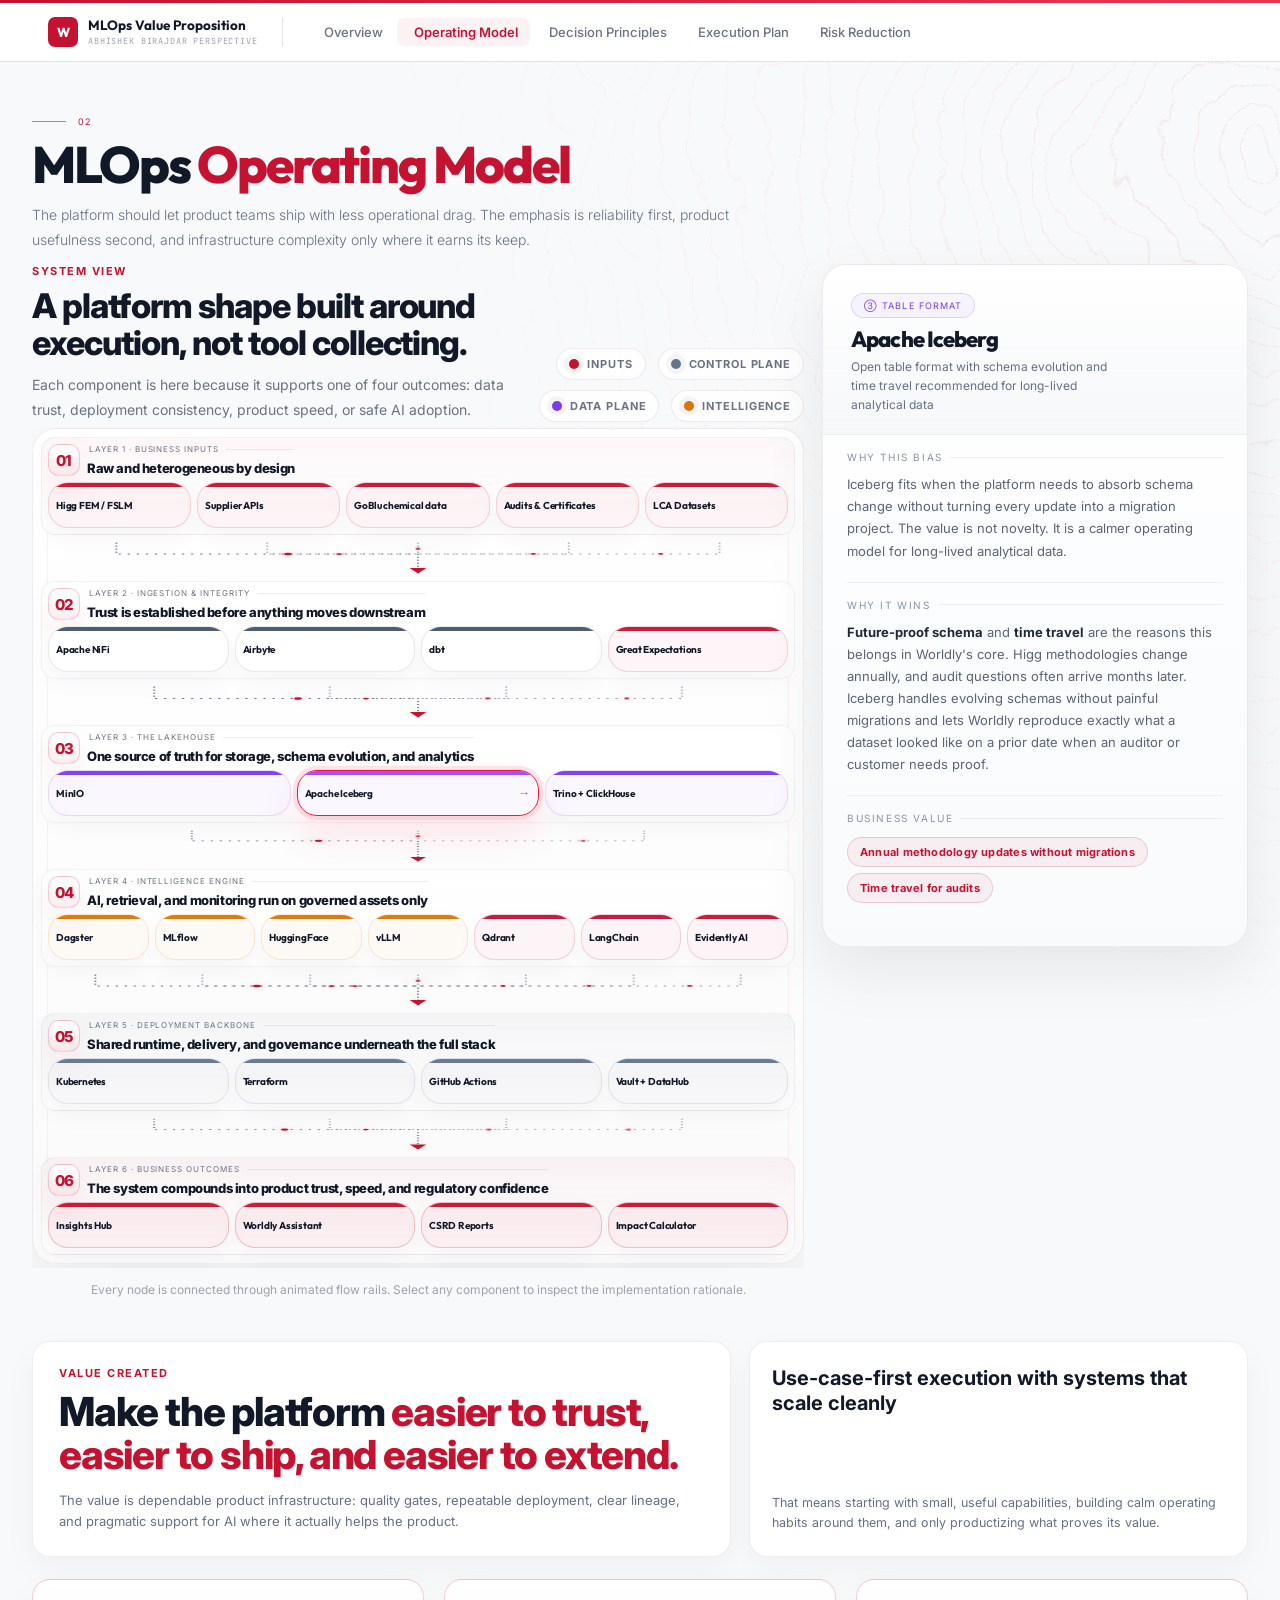
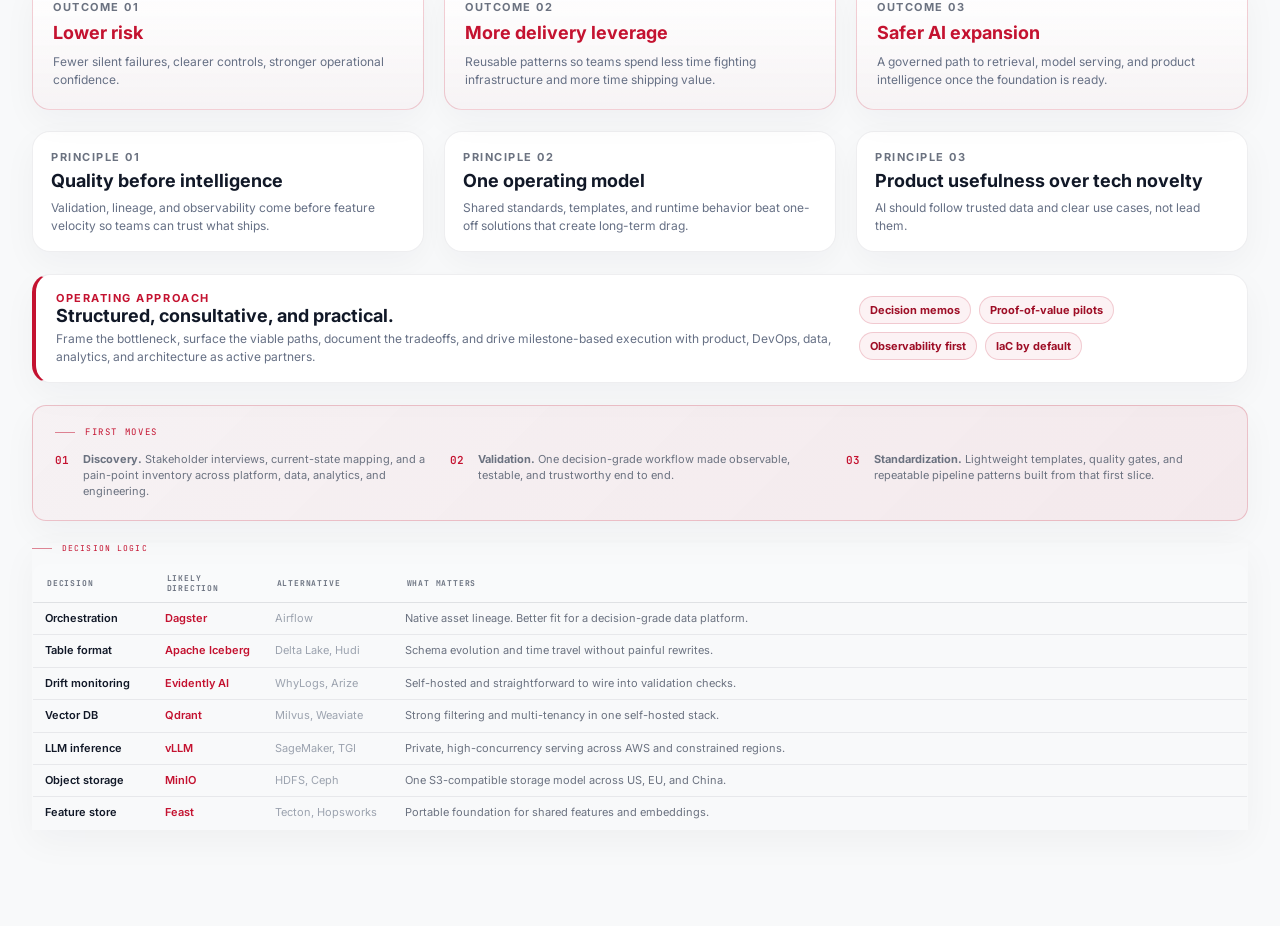
==== commit d69cbd78: "Pages Updates" ====
--- a/section-02-architecture.html
+++ b/section-02-architecture.html
@@ -1,6 +1,15 @@
 ﻿<!DOCTYPE html>
 <html lang="en">
 <head>
+  <!-- Google tag (gtag.js) -->
+<script async src="https://www.googletagmanager.com/gtag/js?id=G-JDP0BNE0ZP"></script>
+<script>
+  window.dataLayer = window.dataLayer || [];
+  function gtag(){dataLayer.push(arguments);}
+  gtag('js', new Date());
+
+  gtag('config', 'G-JDP0BNE0ZP');
+</script>
 <meta charset="UTF-8">
 <meta name="viewport" content="width=device-width, initial-scale=1.0">
 <title>Section 02 - Operating Model</title>
